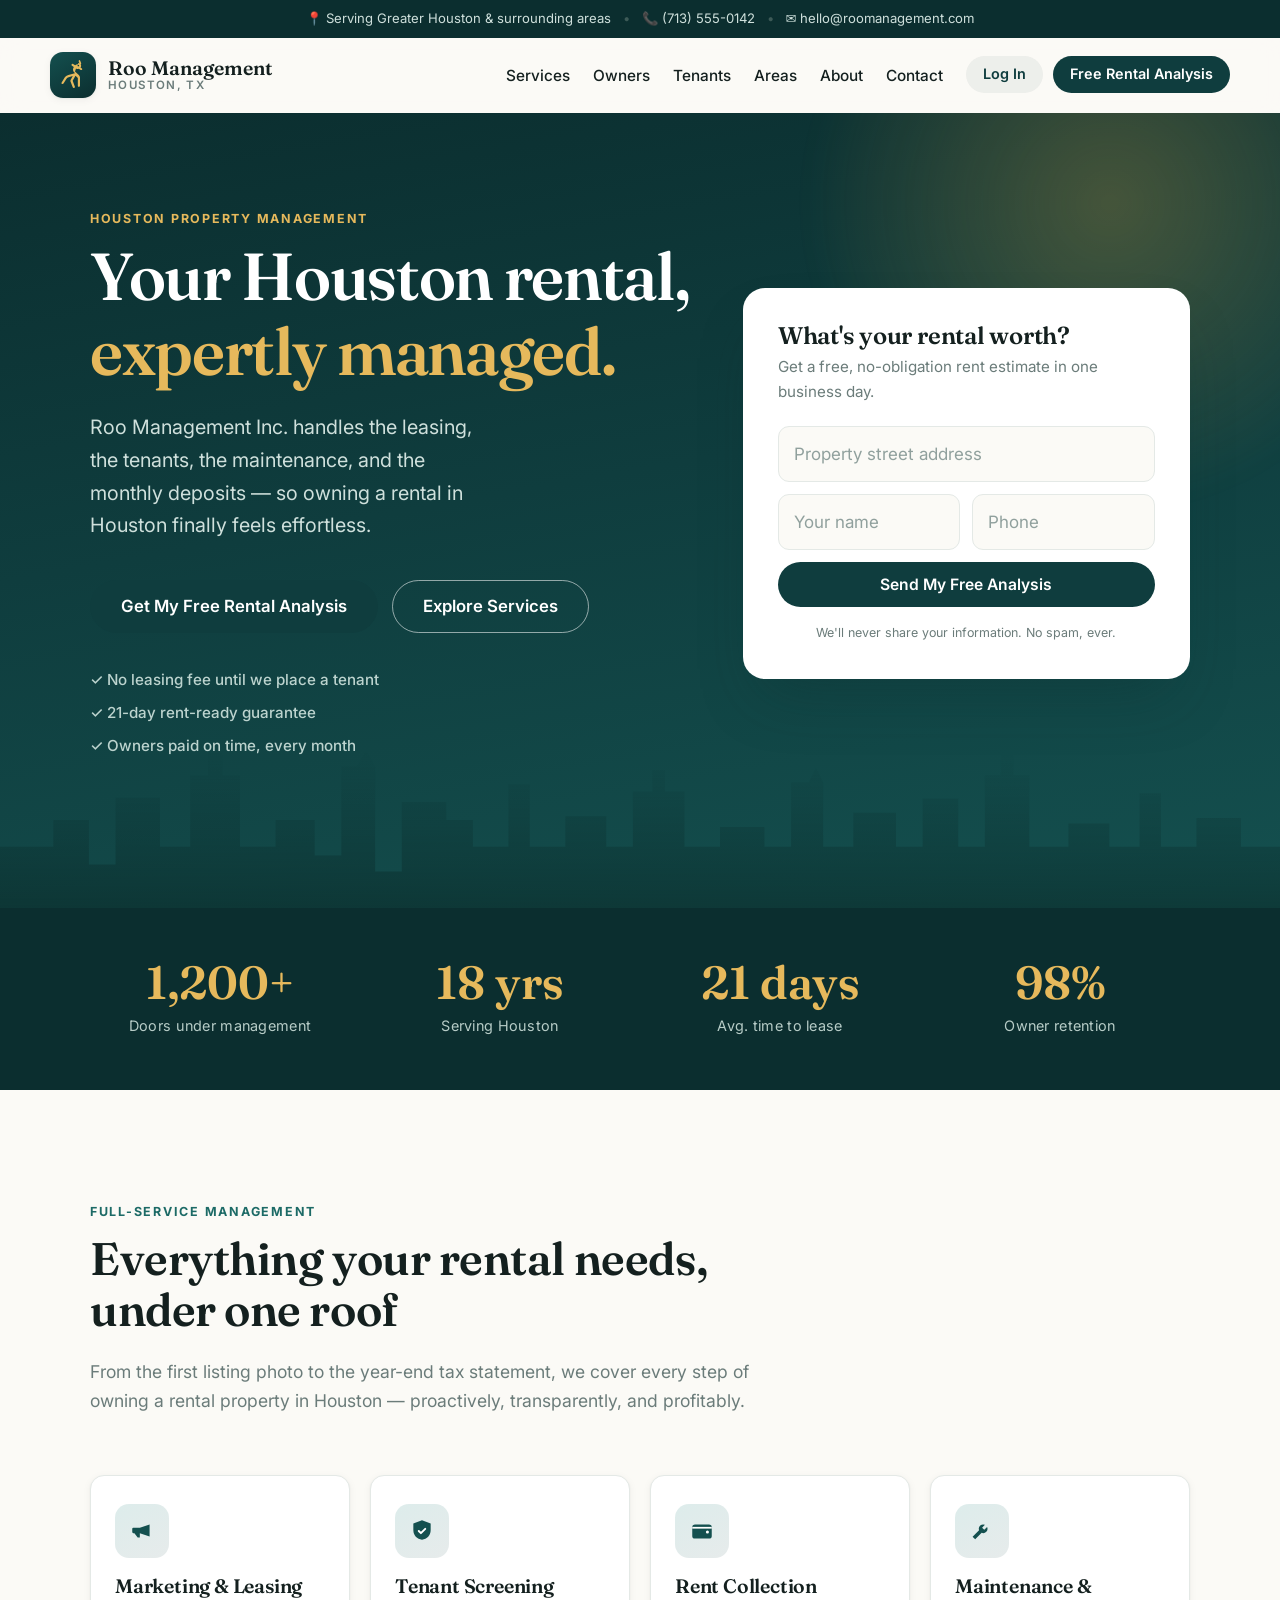
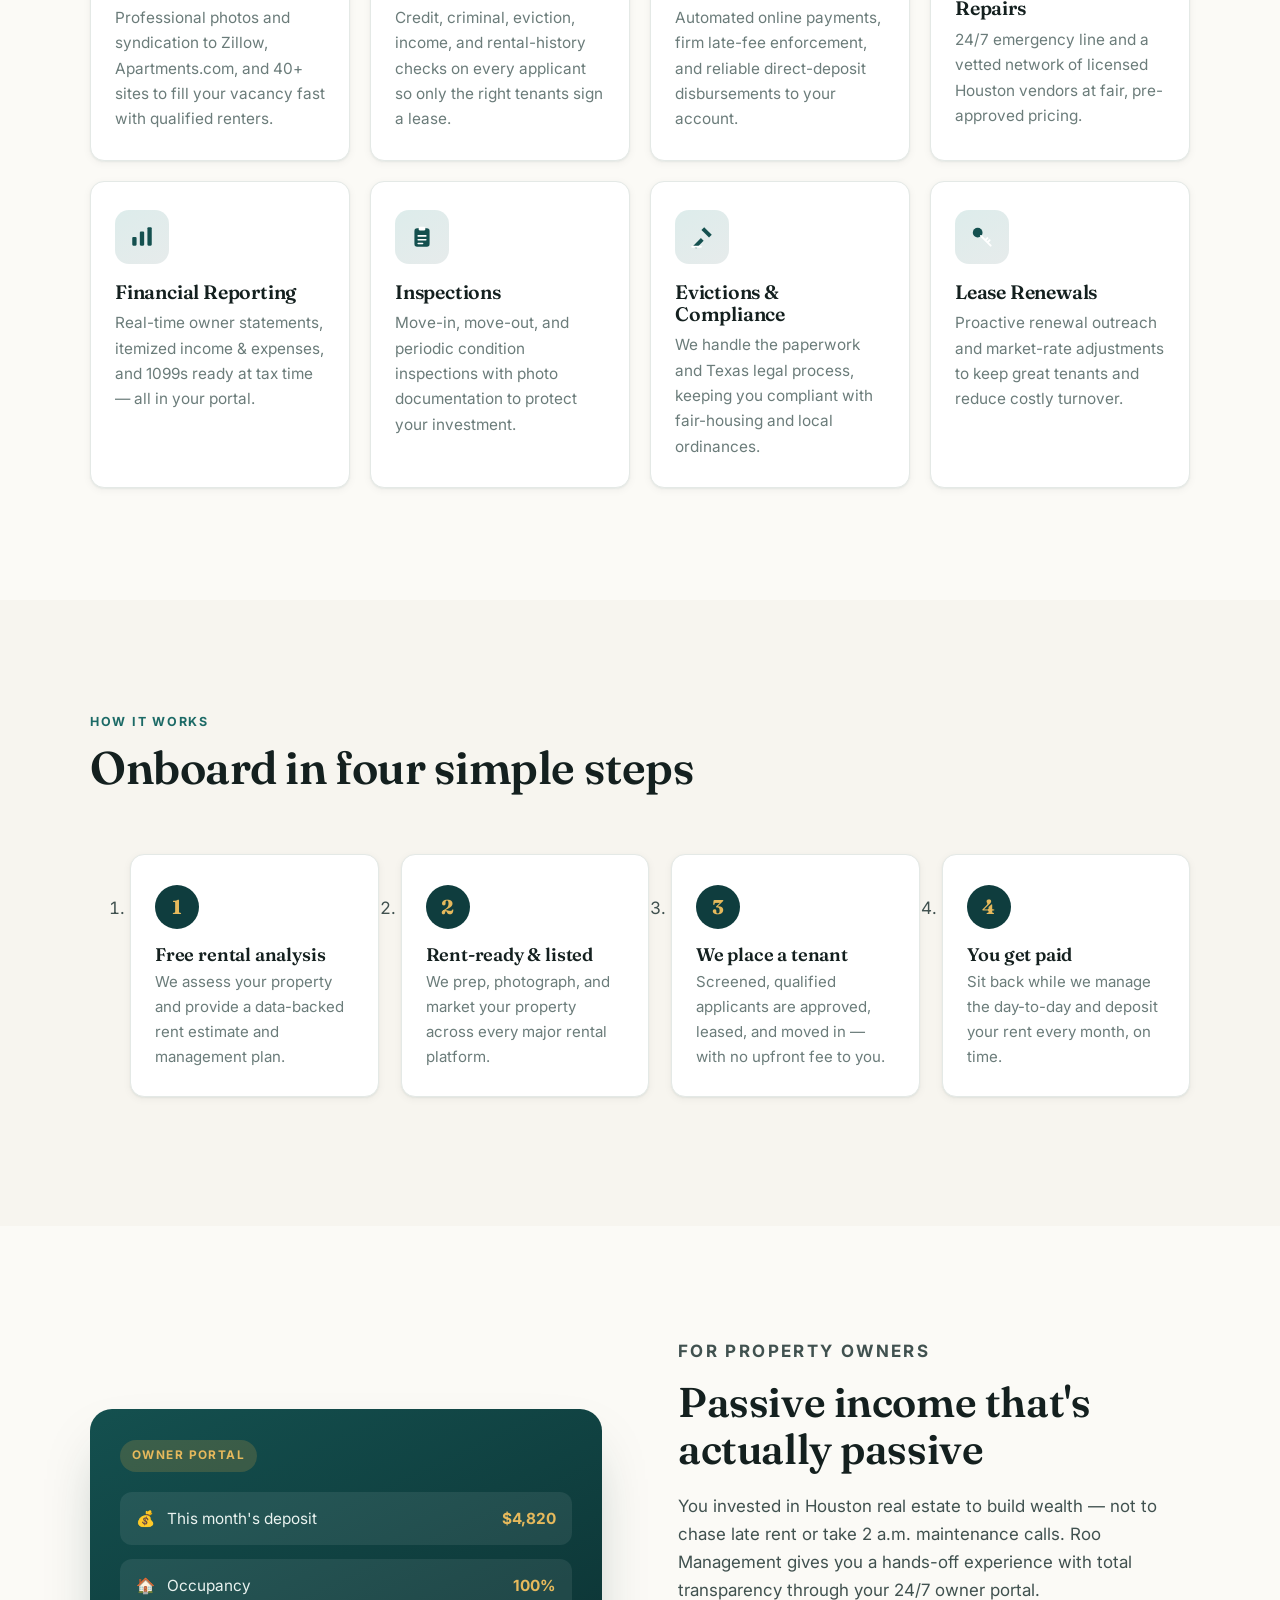
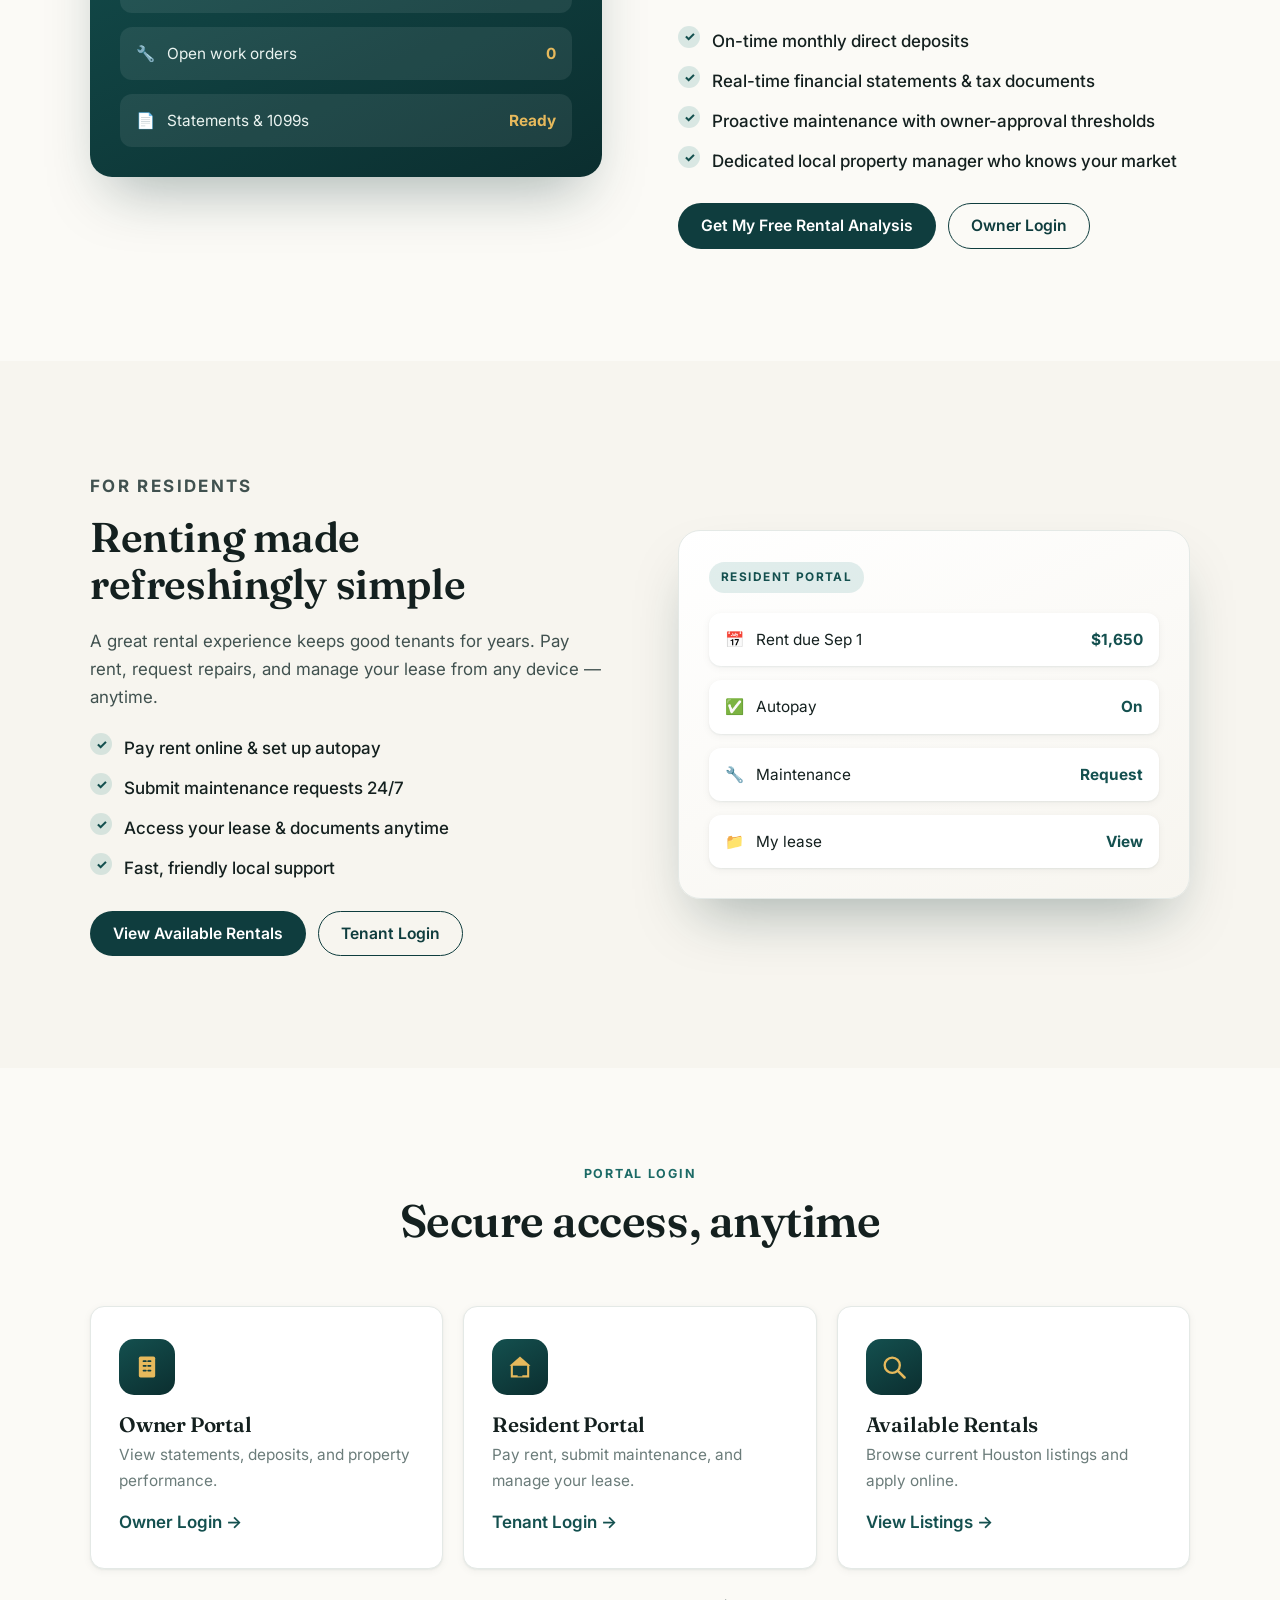
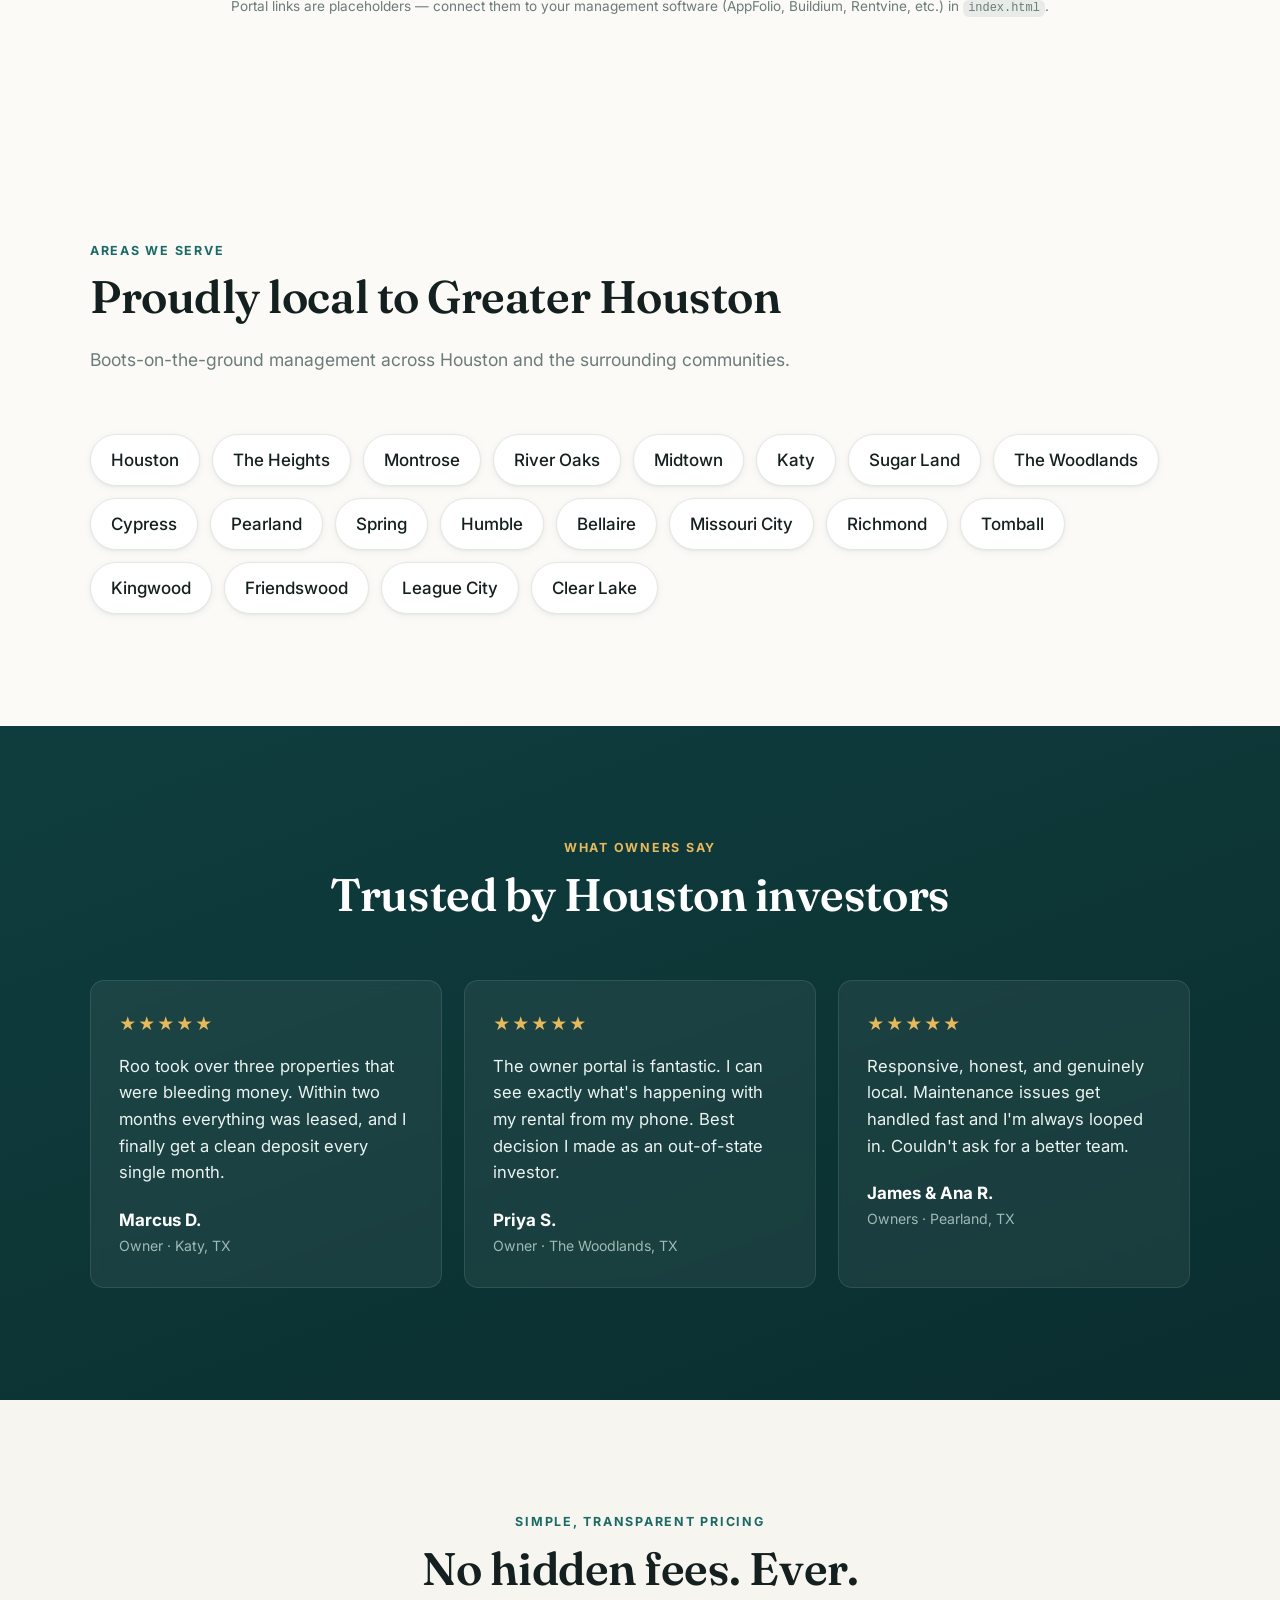
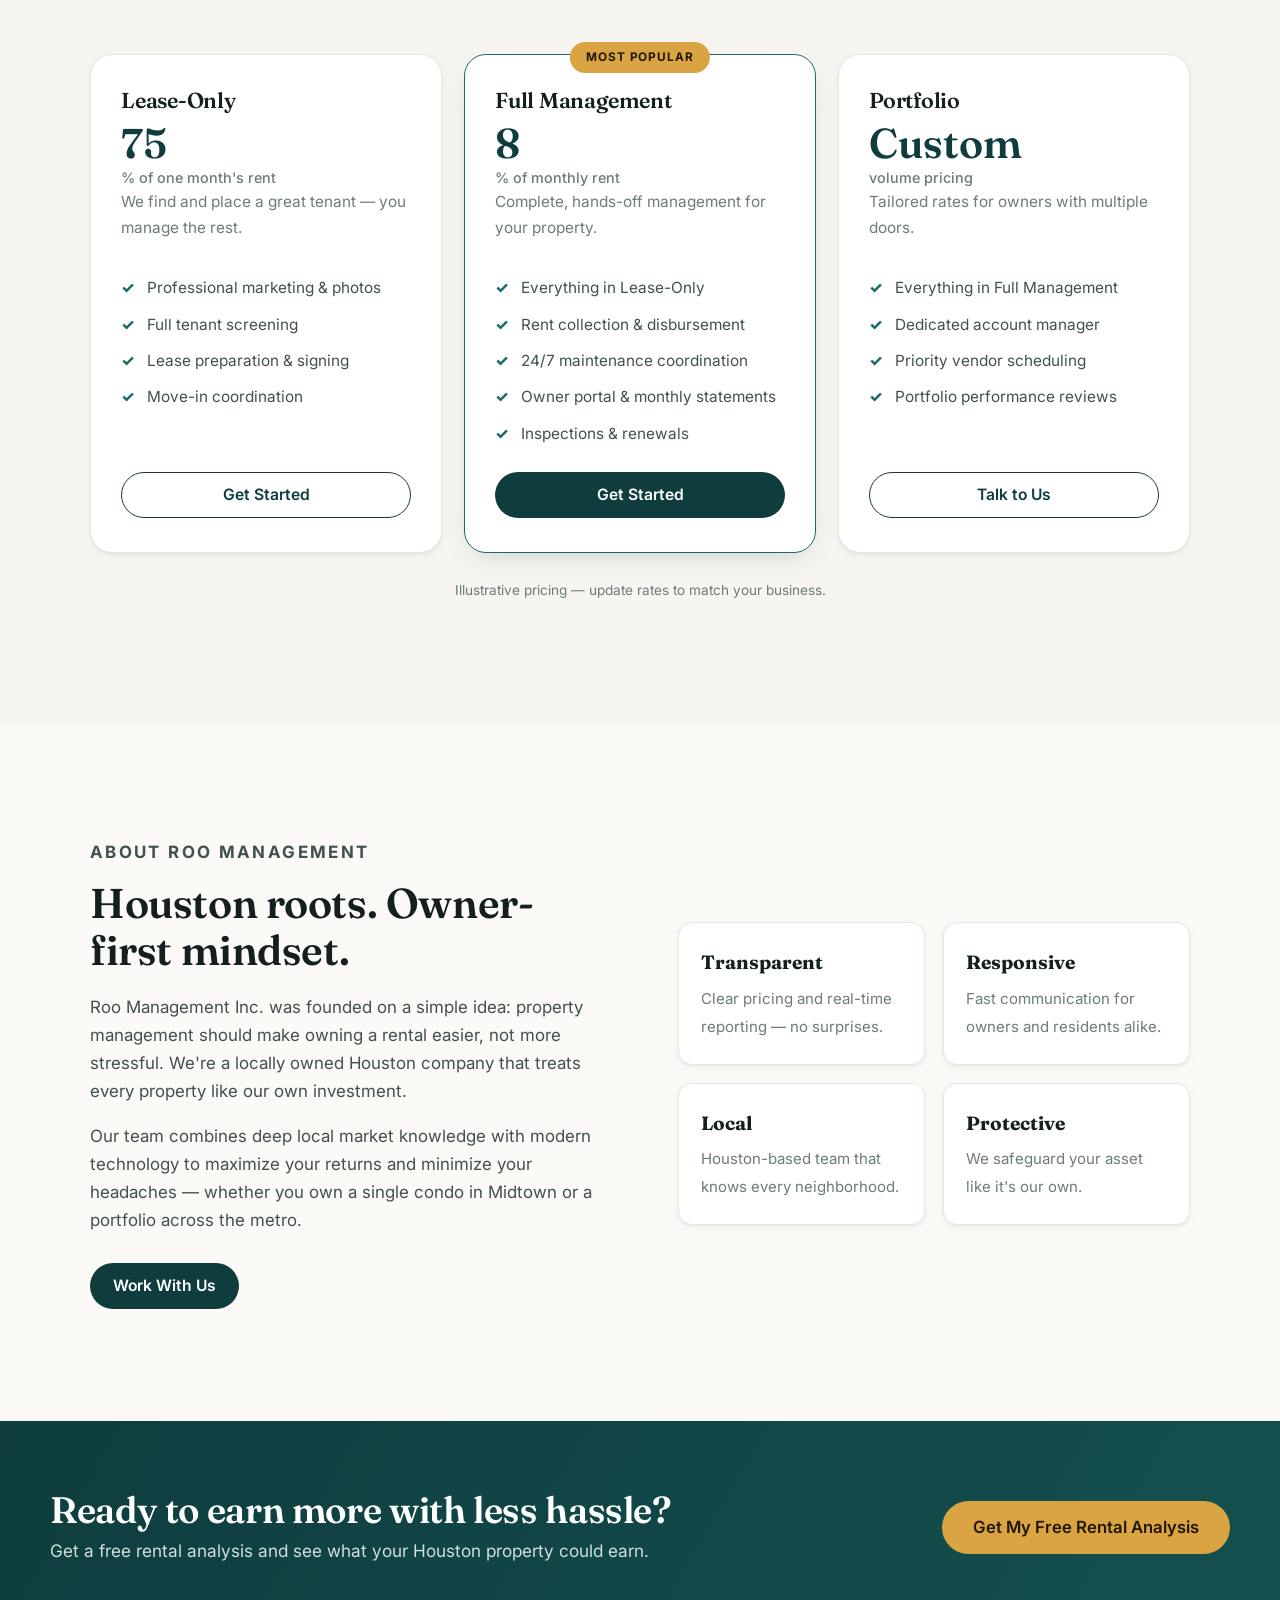
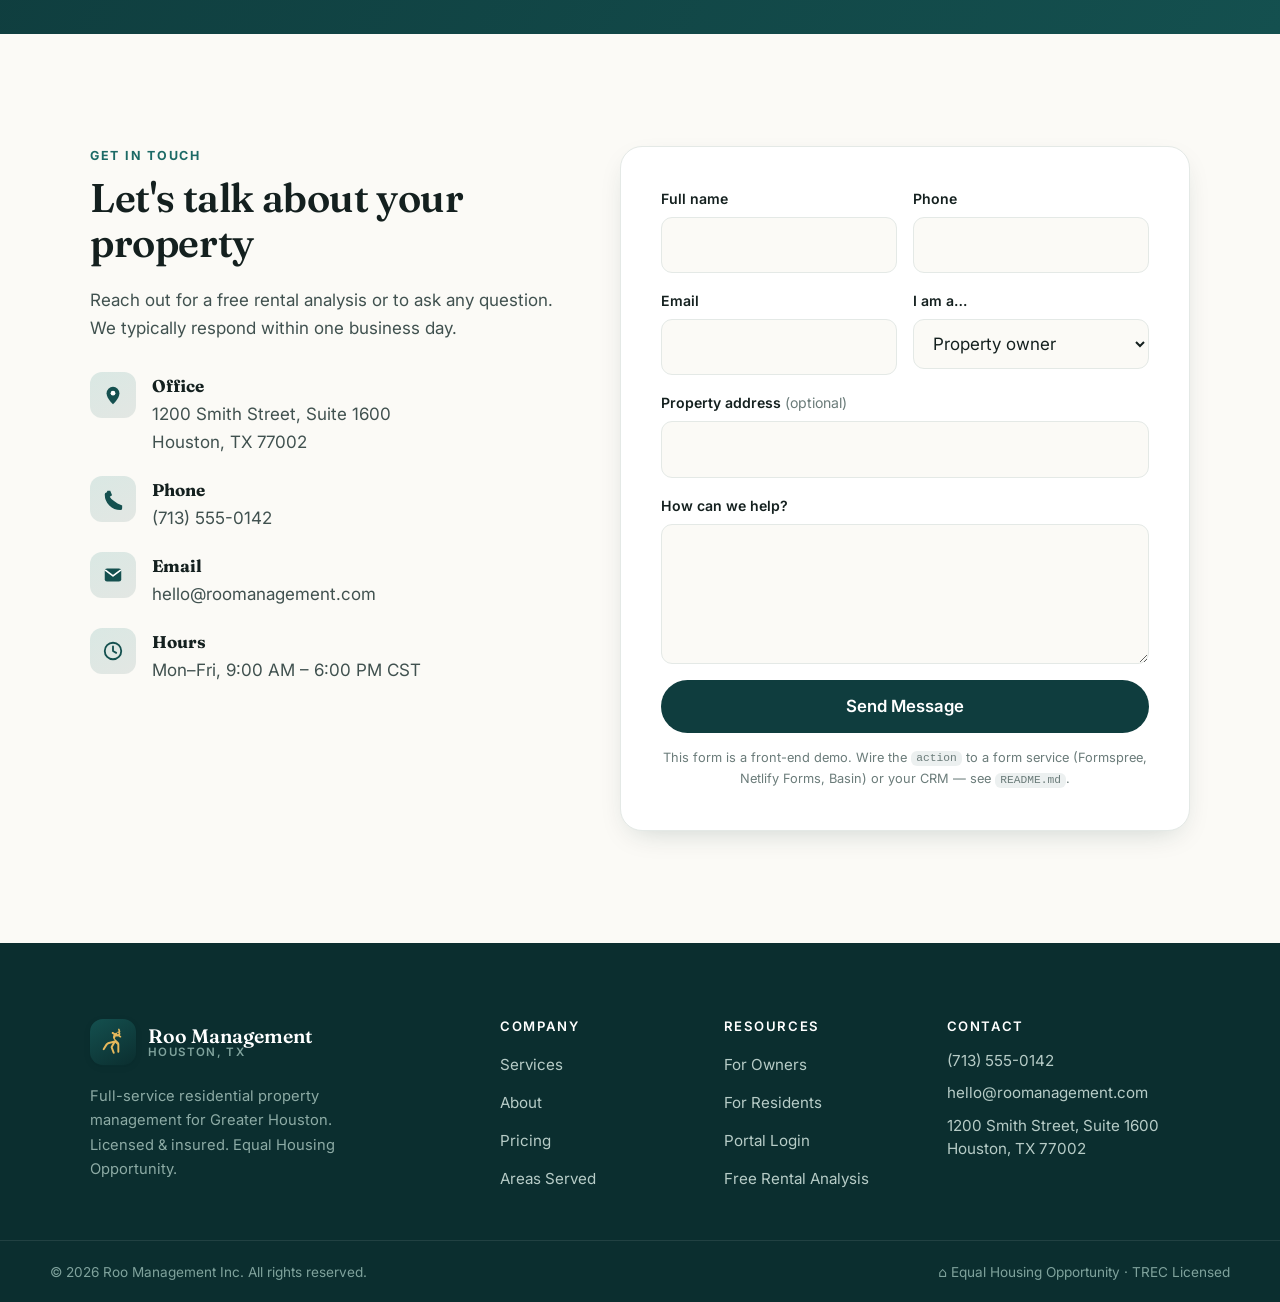
==== roo-management-website/index.html @ 3cfa09f0 "Add Roo Management Inc. Houston property management website Full static marketing site (HTML/CSS/van" ====
<!DOCTYPE html>
<html lang="en">
<head>
  <meta charset="UTF-8" />
  <meta name="viewport" content="width=device-width, initial-scale=1.0" />
  <title>Roo Management Inc. | Houston Property Management</title>
  <meta name="description" content="Roo Management Inc. is a Houston, Texas property management company. Full-service leasing, tenant screening, rent collection, maintenance, and 24/7 owner & tenant portals. Get a free rental analysis." />
  <meta name="theme-color" content="#0f3d3e" />
  <link rel="canonical" href="https://www.roomanagement.com/" />

  <!-- Open Graph / social -->
  <meta property="og:type" content="website" />
  <meta property="og:title" content="Roo Management Inc. | Houston Property Management" />
  <meta property="og:description" content="Full-service Houston property management. Leasing, screening, maintenance, and owner & tenant portals. Free rental analysis." />
  <meta property="og:image" content="assets/og-image.svg" />
  <meta property="og:url" content="https://www.roomanagement.com/" />

  <link rel="icon" type="image/svg+xml" href="assets/favicon.svg" />
  <link rel="preconnect" href="https://fonts.googleapis.com" />
  <link rel="preconnect" href="https://fonts.gstatic.com" crossorigin />
  <link href="https://fonts.googleapis.com/css2?family=Fraunces:opsz,wght@9..144,400;9..144,500;9..144,600;9..144,700&family=Inter:wght@400;500;600;700&display=swap" rel="stylesheet" />
  <link rel="stylesheet" href="css/styles.css" />

  <!-- Structured data: helps local SEO ranking -->
  <script type="application/ld+json">
  {
    "@context": "https://schema.org",
    "@type": "RealEstateAgent",
    "name": "Roo Management Inc.",
    "image": "https://www.roomanagement.com/assets/og-image.svg",
    "description": "Full-service residential property management in Houston, Texas.",
    "areaServed": "Houston, Texas and surrounding areas",
    "address": {
      "@type": "PostalAddress",
      "streetAddress": "1200 Smith Street, Suite 1600",
      "addressLocality": "Houston",
      "addressRegion": "TX",
      "postalCode": "77002",
      "addressCountry": "US"
    },
    "telephone": "+1-713-555-0142",
    "priceRange": "$$",
    "openingHours": "Mo-Fr 09:00-18:00"
  }
  </script>
</head>
<body>
  <!-- ============ SKIP LINK ============ -->
  <a class="skip-link" href="#main">Skip to content</a>

  <!-- ============ ANNOUNCEMENT BAR ============ -->
  <div class="topbar">
    <div class="wrap topbar__inner">
      <span class="topbar__item">📍 Serving Greater Houston &amp; surrounding areas</span>
      <span class="topbar__sep" aria-hidden="true">•</span>
      <a class="topbar__item" href="tel:+17135550142">📞 (713) 555-0142</a>
      <span class="topbar__sep" aria-hidden="true">•</span>
      <a class="topbar__item" href="mailto:hello@roomanagement.com">✉ hello@roomanagement.com</a>
    </div>
  </div>

  <!-- ============ HEADER / NAV ============ -->
  <header class="header" id="site-header">
    <div class="wrap header__inner">
      <a class="brand" href="#top" aria-label="Roo Management Inc. home">
        <span class="brand__mark" aria-hidden="true">
          <svg viewBox="0 0 48 48" width="40" height="40" role="img">
            <use href="assets/logo.svg#roo"></use>
          </svg>
        </span>
        <span class="brand__text">
          <span class="brand__name">Roo Management</span>
          <span class="brand__sub">Houston, TX</span>
        </span>
      </a>

      <nav class="nav" aria-label="Primary">
        <button class="nav__toggle" aria-expanded="false" aria-controls="nav-menu" aria-label="Open menu">
          <span></span><span></span><span></span>
        </button>
        <ul class="nav__menu" id="nav-menu">
          <li><a href="#services">Services</a></li>
          <li><a href="#owners">Owners</a></li>
          <li><a href="#tenants">Tenants</a></li>
          <li><a href="#areas">Areas</a></li>
          <li><a href="#about">About</a></li>
          <li><a href="#contact">Contact</a></li>
          <li class="nav__cta-group">
            <a class="btn btn--ghost btn--sm" href="#portals">Log In</a>
            <a class="btn btn--primary btn--sm" href="#contact">Free Rental Analysis</a>
          </li>
        </ul>
      </nav>
    </div>
  </header>

  <main id="main">
    <span id="top"></span>

    <!-- ============ HERO ============ -->
    <section class="hero" aria-labelledby="hero-title">
      <div class="hero__bg" aria-hidden="true">
        <div class="hero__glow"></div>
        <img class="hero__skyline" src="assets/skyline.svg" alt="" />
      </div>
      <div class="wrap hero__inner">
        <div class="hero__content">
          <p class="eyebrow eyebrow--light">Houston Property Management</p>
          <h1 id="hero-title">Your Houston rental,<br /><span class="accent">expertly managed.</span></h1>
          <p class="hero__lead">
            Roo Management Inc. handles the leasing, the tenants, the maintenance, and the
            monthly deposits — so owning a rental in Houston finally feels effortless.
          </p>
          <div class="hero__actions">
            <a class="btn btn--primary btn--lg" href="#contact">Get My Free Rental Analysis</a>
            <a class="btn btn--outline btn--lg" href="#services">Explore Services</a>
          </div>
          <ul class="hero__badges">
            <li>✓ No leasing fee until we place a tenant</li>
            <li>✓ 21-day rent-ready guarantee</li>
            <li>✓ Owners paid on time, every month</li>
          </ul>
        </div>

        <div class="hero__card" aria-label="Free rental analysis form">
          <h2 class="hero__card-title">What's your rental worth?</h2>
          <p class="hero__card-sub">Get a free, no-obligation rent estimate in one business day.</p>
          <form class="mini-form" action="#" method="post" data-form="rental-analysis" novalidate>
            <label class="sr-only" for="mf-address">Property address</label>
            <input id="mf-address" name="address" type="text" placeholder="Property street address" autocomplete="street-address" required />
            <div class="mini-form__row">
              <div>
                <label class="sr-only" for="mf-name">Name</label>
                <input id="mf-name" name="name" type="text" placeholder="Your name" autocomplete="name" required />
              </div>
              <div>
                <label class="sr-only" for="mf-phone">Phone</label>
                <input id="mf-phone" name="phone" type="tel" placeholder="Phone" autocomplete="tel" required />
              </div>
            </div>
            <button class="btn btn--primary btn--block" type="submit">Send My Free Analysis</button>
            <p class="mini-form__fineprint">We'll never share your information. No spam, ever.</p>
          </form>
        </div>
      </div>
    </section>

    <!-- ============ TRUST / STATS ============ -->
    <section class="stats" aria-label="Company at a glance">
      <div class="wrap stats__grid">
        <div class="stat">
          <span class="stat__num" data-count="1200" data-suffix="+">0</span>
          <span class="stat__label">Doors under management</span>
        </div>
        <div class="stat">
          <span class="stat__num" data-count="18" data-suffix=" yrs">0</span>
          <span class="stat__label">Serving Houston</span>
        </div>
        <div class="stat">
          <span class="stat__num" data-count="21" data-suffix=" days">0</span>
          <span class="stat__label">Avg. time to lease</span>
        </div>
        <div class="stat">
          <span class="stat__num" data-count="98" data-suffix="%">0</span>
          <span class="stat__label">Owner retention</span>
        </div>
      </div>
    </section>

    <!-- ============ SERVICES ============ -->
    <section class="section" id="services" aria-labelledby="services-title">
      <div class="wrap">
        <div class="section__head">
          <p class="eyebrow">Full-Service Management</p>
          <h2 id="services-title">Everything your rental needs, under one roof</h2>
          <p class="section__intro">
            From the first listing photo to the year-end tax statement, we cover every step of
            owning a rental property in Houston — proactively, transparently, and profitably.
          </p>
        </div>

        <div class="cards">
          <article class="card">
            <span class="card__icon" data-icon="megaphone"></span>
            <h3>Marketing &amp; Leasing</h3>
            <p>Professional photos and syndication to Zillow, Apartments.com, and 40+ sites to fill your vacancy fast with qualified renters.</p>
          </article>
          <article class="card">
            <span class="card__icon" data-icon="shield"></span>
            <h3>Tenant Screening</h3>
            <p>Credit, criminal, eviction, income, and rental-history checks on every applicant so only the right tenants sign a lease.</p>
          </article>
          <article class="card">
            <span class="card__icon" data-icon="wallet"></span>
            <h3>Rent Collection</h3>
            <p>Automated online payments, firm late-fee enforcement, and reliable direct-deposit disbursements to your account.</p>
          </article>
          <article class="card">
            <span class="card__icon" data-icon="wrench"></span>
            <h3>Maintenance &amp; Repairs</h3>
            <p>24/7 emergency line and a vetted network of licensed Houston vendors at fair, pre-approved pricing.</p>
          </article>
          <article class="card">
            <span class="card__icon" data-icon="chart"></span>
            <h3>Financial Reporting</h3>
            <p>Real-time owner statements, itemized income &amp; expenses, and 1099s ready at tax time — all in your portal.</p>
          </article>
          <article class="card">
            <span class="card__icon" data-icon="clipboard"></span>
            <h3>Inspections</h3>
            <p>Move-in, move-out, and periodic condition inspections with photo documentation to protect your investment.</p>
          </article>
          <article class="card">
            <span class="card__icon" data-icon="gavel"></span>
            <h3>Evictions &amp; Compliance</h3>
            <p>We handle the paperwork and Texas legal process, keeping you compliant with fair-housing and local ordinances.</p>
          </article>
          <article class="card">
            <span class="card__icon" data-icon="key"></span>
            <h3>Lease Renewals</h3>
            <p>Proactive renewal outreach and market-rate adjustments to keep great tenants and reduce costly turnover.</p>
          </article>
        </div>
      </div>
    </section>

    <!-- ============ HOW IT WORKS ============ -->
    <section class="section section--tint" id="how" aria-labelledby="how-title">
      <div class="wrap">
        <div class="section__head">
          <p class="eyebrow">How It Works</p>
          <h2 id="how-title">Onboard in four simple steps</h2>
        </div>
        <ol class="steps">
          <li class="step">
            <span class="step__num">1</span>
            <h3>Free rental analysis</h3>
            <p>We assess your property and provide a data-backed rent estimate and management plan.</p>
          </li>
          <li class="step">
            <span class="step__num">2</span>
            <h3>Rent-ready &amp; listed</h3>
            <p>We prep, photograph, and market your property across every major rental platform.</p>
          </li>
          <li class="step">
            <span class="step__num">3</span>
            <h3>We place a tenant</h3>
            <p>Screened, qualified applicants are approved, leased, and moved in — with no upfront fee to you.</p>
          </li>
          <li class="step">
            <span class="step__num">4</span>
            <h3>You get paid</h3>
            <p>Sit back while we manage the day-to-day and deposit your rent every month, on time.</p>
          </li>
        </ol>
      </div>
    </section>

    <!-- ============ OWNERS ============ -->
    <section class="split" id="owners" aria-labelledby="owners-title">
      <div class="wrap split__inner">
        <div class="split__media" aria-hidden="true">
          <div class="media-card media-card--owners">
            <div class="media-card__badge">Owner Portal</div>
            <ul class="media-card__list">
              <li>💰 <span>This month's deposit</span><strong>$4,820</strong></li>
              <li>🏠 <span>Occupancy</span><strong>100%</strong></li>
              <li>🔧 <span>Open work orders</span><strong>0</strong></li>
              <li>📄 <span>Statements &amp; 1099s</span><strong>Ready</strong></li>
            </ul>
          </div>
        </div>
        <div class="split__content">
          <p class="eyebrow">For Property Owners</p>
          <h2 id="owners-title">Passive income that's actually passive</h2>
          <p>
            You invested in Houston real estate to build wealth — not to chase late rent or take
            2&nbsp;a.m. maintenance calls. Roo Management gives you a hands-off experience with total
            transparency through your 24/7 owner portal.
          </p>
          <ul class="checklist">
            <li>On-time monthly direct deposits</li>
            <li>Real-time financial statements &amp; tax documents</li>
            <li>Proactive maintenance with owner-approval thresholds</li>
            <li>Dedicated local property manager who knows your market</li>
          </ul>
          <div class="split__actions">
            <a class="btn btn--primary" href="#contact">Get My Free Rental Analysis</a>
            <a class="btn btn--outline" href="#portals">Owner Login</a>
          </div>
        </div>
      </div>
    </section>

    <!-- ============ TENANTS ============ -->
    <section class="split split--reverse section--tint" id="tenants" aria-labelledby="tenants-title">
      <div class="wrap split__inner">
        <div class="split__content">
          <p class="eyebrow">For Residents</p>
          <h2 id="tenants-title">Renting made refreshingly simple</h2>
          <p>
            A great rental experience keeps good tenants for years. Pay rent, request repairs, and
            manage your lease from any device — anytime.
          </p>
          <ul class="checklist">
            <li>Pay rent online &amp; set up autopay</li>
            <li>Submit maintenance requests 24/7</li>
            <li>Access your lease &amp; documents anytime</li>
            <li>Fast, friendly local support</li>
          </ul>
          <div class="split__actions">
            <a class="btn btn--primary" href="#listings">View Available Rentals</a>
            <a class="btn btn--outline" href="#portals">Tenant Login</a>
          </div>
        </div>
        <div class="split__media" aria-hidden="true">
          <div class="media-card media-card--tenant">
            <div class="media-card__badge">Resident Portal</div>
            <ul class="media-card__list">
              <li>📅 <span>Rent due Sep 1</span><strong>$1,650</strong></li>
              <li>✅ <span>Autopay</span><strong>On</strong></li>
              <li>🔧 <span>Maintenance</span><strong>Request</strong></li>
              <li>📁 <span>My lease</span><strong>View</strong></li>
            </ul>
          </div>
        </div>
      </div>
    </section>

    <!-- ============ PORTALS ============ -->
    <section class="portals" id="portals" aria-labelledby="portals-title">
      <div class="wrap">
        <div class="section__head section__head--center">
          <p class="eyebrow">Portal Login</p>
          <h2 id="portals-title">Secure access, anytime</h2>
        </div>
        <div class="portals__grid">
          <a class="portal-card" href="#contact">
            <span class="portal-card__icon" data-icon="building"></span>
            <h3>Owner Portal</h3>
            <p>View statements, deposits, and property performance.</p>
            <span class="portal-card__link">Owner Login →</span>
          </a>
          <a class="portal-card" href="#contact">
            <span class="portal-card__icon" data-icon="home"></span>
            <h3>Resident Portal</h3>
            <p>Pay rent, submit maintenance, and manage your lease.</p>
            <span class="portal-card__link">Tenant Login →</span>
          </a>
          <a class="portal-card" href="#listings">
            <span class="portal-card__icon" data-icon="search"></span>
            <h3>Available Rentals</h3>
            <p>Browse current Houston listings and apply online.</p>
            <span class="portal-card__link">View Listings →</span>
          </a>
        </div>
        <p class="portals__note">
          Portal links are placeholders — connect them to your management software (AppFolio,
          Buildium, Rentvine, etc.) in <code>index.html</code>.
        </p>
      </div>
    </section>

    <!-- ============ AREAS SERVED ============ -->
    <section class="section" id="areas" aria-labelledby="areas-title">
      <div class="wrap">
        <div class="section__head">
          <p class="eyebrow">Areas We Serve</p>
          <h2 id="areas-title">Proudly local to Greater Houston</h2>
          <p class="section__intro">Boots-on-the-ground management across Houston and the surrounding communities.</p>
        </div>
        <ul class="chips">
          <li>Houston</li>
          <li>The Heights</li>
          <li>Montrose</li>
          <li>River Oaks</li>
          <li>Midtown</li>
          <li>Katy</li>
          <li>Sugar Land</li>
          <li>The Woodlands</li>
          <li>Cypress</li>
          <li>Pearland</li>
          <li>Spring</li>
          <li>Humble</li>
          <li>Bellaire</li>
          <li>Missouri City</li>
          <li>Richmond</li>
          <li>Tomball</li>
          <li>Kingwood</li>
          <li>Friendswood</li>
          <li>League City</li>
          <li>Clear Lake</li>
        </ul>
      </div>
    </section>

    <!-- ============ TESTIMONIALS ============ -->
    <section class="section section--dark" id="testimonials" aria-labelledby="testimonials-title">
      <div class="wrap">
        <div class="section__head section__head--center">
          <p class="eyebrow eyebrow--light">What Owners Say</p>
          <h2 id="testimonials-title">Trusted by Houston investors</h2>
        </div>
        <div class="quotes">
          <figure class="quote">
            <div class="quote__stars" aria-label="5 out of 5 stars">★★★★★</div>
            <blockquote>Roo took over three properties that were bleeding money. Within two months everything was leased, and I finally get a clean deposit every single month.</blockquote>
            <figcaption><strong>Marcus D.</strong><span>Owner · Katy, TX</span></figcaption>
          </figure>
          <figure class="quote">
            <div class="quote__stars" aria-label="5 out of 5 stars">★★★★★</div>
            <blockquote>The owner portal is fantastic. I can see exactly what's happening with my rental from my phone. Best decision I made as an out-of-state investor.</blockquote>
            <figcaption><strong>Priya S.</strong><span>Owner · The Woodlands, TX</span></figcaption>
          </figure>
          <figure class="quote">
            <div class="quote__stars" aria-label="5 out of 5 stars">★★★★★</div>
            <blockquote>Responsive, honest, and genuinely local. Maintenance issues get handled fast and I'm always looped in. Couldn't ask for a better team.</blockquote>
            <figcaption><strong>James &amp; Ana R.</strong><span>Owners · Pearland, TX</span></figcaption>
          </figure>
        </div>
      </div>
    </section>

    <!-- ============ PRICING ============ -->
    <section class="section section--tint" id="pricing" aria-labelledby="pricing-title">
      <div class="wrap">
        <div class="section__head section__head--center">
          <p class="eyebrow">Simple, Transparent Pricing</p>
          <h2 id="pricing-title">No hidden fees. Ever.</h2>
        </div>
        <div class="pricing">
          <article class="plan">
            <h3 class="plan__name">Lease-Only</h3>
            <p class="plan__price">75<span>% of one month's rent</span></p>
            <p class="plan__desc">We find and place a great tenant — you manage the rest.</p>
            <ul class="plan__list">
              <li>Professional marketing &amp; photos</li>
              <li>Full tenant screening</li>
              <li>Lease preparation &amp; signing</li>
              <li>Move-in coordination</li>
            </ul>
            <a class="btn btn--outline btn--block" href="#contact">Get Started</a>
          </article>
          <article class="plan plan--featured">
            <div class="plan__flag">Most Popular</div>
            <h3 class="plan__name">Full Management</h3>
            <p class="plan__price">8<span>% of monthly rent</span></p>
            <p class="plan__desc">Complete, hands-off management for your property.</p>
            <ul class="plan__list">
              <li>Everything in Lease-Only</li>
              <li>Rent collection &amp; disbursement</li>
              <li>24/7 maintenance coordination</li>
              <li>Owner portal &amp; monthly statements</li>
              <li>Inspections &amp; renewals</li>
            </ul>
            <a class="btn btn--primary btn--block" href="#contact">Get Started</a>
          </article>
          <article class="plan">
            <h3 class="plan__name">Portfolio</h3>
            <p class="plan__price">Custom<span>volume pricing</span></p>
            <p class="plan__desc">Tailored rates for owners with multiple doors.</p>
            <ul class="plan__list">
              <li>Everything in Full Management</li>
              <li>Dedicated account manager</li>
              <li>Priority vendor scheduling</li>
              <li>Portfolio performance reviews</li>
            </ul>
            <a class="btn btn--outline btn--block" href="#contact">Talk to Us</a>
          </article>
        </div>
        <p class="pricing__note">Illustrative pricing — update rates to match your business.</p>
      </div>
    </section>

    <!-- ============ ABOUT ============ -->
    <section class="section" id="about" aria-labelledby="about-title">
      <div class="wrap split__inner">
        <div class="split__content">
          <p class="eyebrow">About Roo Management</p>
          <h2 id="about-title">Houston roots. Owner-first mindset.</h2>
          <p>
            Roo Management Inc. was founded on a simple idea: property management should make
            owning a rental easier, not more stressful. We're a locally owned Houston company that
            treats every property like our own investment.
          </p>
          <p>
            Our team combines deep local market knowledge with modern technology to maximize your
            returns and minimize your headaches — whether you own a single condo in Midtown or a
            portfolio across the metro.
          </p>
          <div class="split__actions">
            <a class="btn btn--primary" href="#contact">Work With Us</a>
          </div>
        </div>
        <div class="split__media">
          <ul class="values">
            <li><strong>Transparent</strong><span>Clear pricing and real-time reporting — no surprises.</span></li>
            <li><strong>Responsive</strong><span>Fast communication for owners and residents alike.</span></li>
            <li><strong>Local</strong><span>Houston-based team that knows every neighborhood.</span></li>
            <li><strong>Protective</strong><span>We safeguard your asset like it's our own.</span></li>
          </ul>
        </div>
      </div>
    </section>

    <!-- ============ CTA BAND ============ -->
    <section class="cta-band" aria-labelledby="cta-title">
      <div class="wrap cta-band__inner">
        <div>
          <h2 id="cta-title">Ready to earn more with less hassle?</h2>
          <p>Get a free rental analysis and see what your Houston property could earn.</p>
        </div>
        <a class="btn btn--gold btn--lg" href="#contact">Get My Free Rental Analysis</a>
      </div>
    </section>

    <!-- ============ CONTACT ============ -->
    <section class="section" id="contact" aria-labelledby="contact-title">
      <div class="wrap contact">
        <div class="contact__info">
          <p class="eyebrow">Get In Touch</p>
          <h2 id="contact-title">Let's talk about your property</h2>
          <p>Reach out for a free rental analysis or to ask any question. We typically respond within one business day.</p>
          <ul class="contact__list">
            <li><span class="contact__ic" data-icon="pin"></span><div><strong>Office</strong>1200 Smith Street, Suite 1600<br />Houston, TX 77002</div></li>
            <li><span class="contact__ic" data-icon="phone"></span><div><strong>Phone</strong><a href="tel:+17135550142">(713) 555-0142</a></div></li>
            <li><span class="contact__ic" data-icon="mail"></span><div><strong>Email</strong><a href="mailto:hello@roomanagement.com">hello@roomanagement.com</a></div></li>
            <li><span class="contact__ic" data-icon="clock"></span><div><strong>Hours</strong>Mon–Fri, 9:00 AM – 6:00 PM CST</div></li>
          </ul>
        </div>

        <div class="contact__form-wrap">
          <form class="form" action="#" method="post" data-form="contact" novalidate>
            <div class="form__row">
              <div class="field">
                <label for="c-name">Full name</label>
                <input id="c-name" name="name" type="text" autocomplete="name" required />
              </div>
              <div class="field">
                <label for="c-phone">Phone</label>
                <input id="c-phone" name="phone" type="tel" autocomplete="tel" required />
              </div>
            </div>
            <div class="form__row">
              <div class="field">
                <label for="c-email">Email</label>
                <input id="c-email" name="email" type="email" autocomplete="email" required />
              </div>
              <div class="field">
                <label for="c-role">I am a…</label>
                <select id="c-role" name="role">
                  <option>Property owner</option>
                  <option>Current resident</option>
                  <option>Prospective renter</option>
                  <option>Other</option>
                </select>
              </div>
            </div>
            <div class="field">
              <label for="c-address">Property address <span class="muted">(optional)</span></label>
              <input id="c-address" name="address" type="text" autocomplete="street-address" />
            </div>
            <div class="field">
              <label for="c-message">How can we help?</label>
              <textarea id="c-message" name="message" rows="4" required></textarea>
            </div>
            <button class="btn btn--primary btn--block btn--lg" type="submit">Send Message</button>
            <p class="form__status" data-status hidden></p>
            <p class="form__fineprint">
              This form is a front-end demo. Wire the <code>action</code> to a form service
              (Formspree, Netlify Forms, Basin) or your CRM — see <code>README.md</code>.
            </p>
          </form>
        </div>
      </div>
    </section>
  </main>

  <!-- ============ FOOTER ============ -->
  <footer class="footer">
    <div class="wrap footer__inner">
      <div class="footer__brand">
        <a class="brand brand--footer" href="#top" aria-label="Roo Management Inc. home">
          <span class="brand__mark" aria-hidden="true">
            <svg viewBox="0 0 48 48" width="36" height="36" role="img"><use href="assets/logo.svg#roo"></use></svg>
          </span>
          <span class="brand__text">
            <span class="brand__name">Roo Management</span>
            <span class="brand__sub">Houston, TX</span>
          </span>
        </a>
        <p class="footer__blurb">Full-service residential property management for Greater Houston. Licensed &amp; insured. Equal Housing Opportunity.</p>
      </div>

      <nav class="footer__col" aria-label="Company">
        <h3>Company</h3>
        <ul>
          <li><a href="#services">Services</a></li>
          <li><a href="#about">About</a></li>
          <li><a href="#pricing">Pricing</a></li>
          <li><a href="#areas">Areas Served</a></li>
        </ul>
      </nav>

      <nav class="footer__col" aria-label="Resources">
        <h3>Resources</h3>
        <ul>
          <li><a href="#owners">For Owners</a></li>
          <li><a href="#tenants">For Residents</a></li>
          <li><a href="#portals">Portal Login</a></li>
          <li><a href="#contact">Free Rental Analysis</a></li>
        </ul>
      </nav>

      <div class="footer__col footer__contact">
        <h3>Contact</h3>
        <ul>
          <li><a href="tel:+17135550142">(713) 555-0142</a></li>
          <li><a href="mailto:hello@roomanagement.com">hello@roomanagement.com</a></li>
          <li>1200 Smith Street, Suite 1600<br />Houston, TX 77002</li>
        </ul>
      </div>
    </div>
    <div class="footer__bar">
      <div class="wrap footer__bar-inner">
        <p>© <span data-year>2026</span> Roo Management Inc. All rights reserved.</p>
        <p class="footer__legal"><span aria-hidden="true">⌂</span> Equal Housing Opportunity · TREC Licensed</p>
      </div>
    </div>
  </footer>

  <a class="fab" href="#contact" aria-label="Get a free rental analysis">Free Rental Analysis</a>

  <script src="js/main.js" defer></script>
</body>
</html>
---- roo-management-website/css/styles.css ----
/* ==========================================================================
   Roo Management Inc. — Houston Property Management
   Design tokens, layout, and components
   ========================================================================== */

:root {
  /* Brand palette — deep Gulf teal + warm Texas gold on warm ivory */
  --teal-900: #0b2e2f;
  --teal-800: #0f3d3e;
  --teal-700: #14504f;
  --teal-600: #1c6a66;
  --teal-500: #2b8a83;
  --gold-500: #d9a441;
  --gold-400: #e6b95c;
  --gold-600: #bd8a2e;

  --ink: #14201f;
  --body: #40514f;
  --muted: #6b7c7a;
  --line: #e4e9e6;
  --ivory: #f7f5ef;
  --cream: #fbfaf6;
  --white: #ffffff;

  --radius: 14px;
  --radius-lg: 22px;
  --radius-sm: 9px;
  --shadow-sm: 0 1px 2px rgba(11,46,47,.06), 0 2px 8px rgba(11,46,47,.05);
  --shadow: 0 10px 30px -12px rgba(11,46,47,.22);
  --shadow-lg: 0 30px 60px -20px rgba(11,46,47,.35);

  --maxw: 1180px;
  --gutter: clamp(18px, 5vw, 40px);

  --serif: "Fraunces", Georgia, "Times New Roman", serif;
  --sans: "Inter", system-ui, -apple-system, Segoe UI, Roboto, Helvetica, Arial, sans-serif;

  --ease: cubic-bezier(.22,.61,.36,1);
}

/* ---------- Reset-ish ---------- */
*, *::before, *::after { box-sizing: border-box; }
html { scroll-behavior: smooth; -webkit-text-size-adjust: 100%; }
@media (prefers-reduced-motion: reduce) {
  html { scroll-behavior: auto; }
  *, *::before, *::after { animation-duration: .001ms !important; transition-duration: .001ms !important; }
}
body {
  margin: 0;
  font-family: var(--sans);
  color: var(--body);
  background: var(--cream);
  line-height: 1.65;
  font-size: 17px;
  -webkit-font-smoothing: antialiased;
  text-rendering: optimizeLegibility;
  overflow-x: hidden;
}
img, svg { max-width: 100%; display: block; }
a { color: var(--teal-600); text-decoration: none; }
a:hover { color: var(--teal-800); }
h1, h2, h3 { color: var(--ink); font-family: var(--serif); font-weight: 600; line-height: 1.12; letter-spacing: -0.01em; margin: 0 0 .5em; }
p { margin: 0 0 1em; }
ul { margin: 0; padding: 0; list-style: none; }

.sr-only {
  position: absolute; width: 1px; height: 1px; padding: 0; margin: -1px;
  overflow: hidden; clip: rect(0,0,0,0); white-space: nowrap; border: 0;
}
.skip-link {
  position: absolute; left: 12px; top: -60px; z-index: 200;
  background: var(--teal-800); color: #fff; padding: 10px 16px; border-radius: 8px;
  transition: top .2s var(--ease);
}
.skip-link:focus { top: 12px; color: #fff; }

.wrap { width: 100%; max-width: var(--maxw); margin-inline: auto; padding-inline: var(--gutter); }

/* ---------- Buttons ---------- */
.btn {
  --btn-bg: var(--teal-800);
  --btn-fg: #fff;
  display: inline-flex; align-items: center; justify-content: center; gap: .5em;
  font-family: var(--sans); font-weight: 600; font-size: .98rem; line-height: 1;
  padding: 14px 22px; border-radius: 999px; border: 1.5px solid transparent;
  background: var(--btn-bg); color: var(--btn-fg); cursor: pointer;
  transition: transform .18s var(--ease), box-shadow .18s var(--ease), background .18s var(--ease), color .18s var(--ease);
  white-space: nowrap;
}
.btn:hover { transform: translateY(-2px); box-shadow: var(--shadow); }
.btn:active { transform: translateY(0); }
.btn:focus-visible { outline: 3px solid var(--gold-400); outline-offset: 2px; }
.btn--primary { --btn-bg: var(--teal-800); --btn-fg:#fff; }
.btn--primary:hover { background: var(--teal-700); color:#fff; }
.btn--gold { --btn-bg: var(--gold-500); --btn-fg: #201803; }
.btn--gold:hover { background: var(--gold-400); color:#201803; }
.btn--outline { background: transparent; color: var(--teal-800); border-color: var(--teal-800); }
.btn--outline:hover { background: var(--teal-800); color:#fff; }
.btn--ghost { background: rgba(15,61,62,.06); color: var(--teal-800); }
.btn--ghost:hover { background: rgba(15,61,62,.12); color: var(--teal-800); }
.btn--lg { padding: 17px 30px; font-size: 1.05rem; }
.btn--sm { padding: 10px 16px; font-size: .9rem; }
.btn--block { display: flex; width: 100%; }

.eyebrow {
  font-family: var(--sans); font-weight: 700; font-size: .78rem; letter-spacing: .14em;
  text-transform: uppercase; color: var(--teal-600); margin: 0 0 .8em;
}
.eyebrow--light { color: var(--gold-400); }
.accent { color: var(--teal-600); }
.muted { color: var(--muted); font-weight: 400; }

/* ---------- Topbar ---------- */
.topbar { background: var(--teal-900); color: #cfe0dc; font-size: .82rem; }
.topbar__inner { display: flex; align-items: center; justify-content: center; gap: 12px; padding: 8px 0; flex-wrap: wrap; }
.topbar__item { color: #cfe0dc; }
a.topbar__item:hover { color: #fff; }
.topbar__sep { color: #3d5a57; }

/* ---------- Header ---------- */
.header {
  position: sticky; top: 0; z-index: 100;
  background: rgba(251,250,246,.85);
  backdrop-filter: saturate(160%) blur(12px);
  -webkit-backdrop-filter: saturate(160%) blur(12px);
  border-bottom: 1px solid transparent;
  transition: box-shadow .25s var(--ease), border-color .25s var(--ease), background .25s var(--ease);
}
.header.is-stuck { box-shadow: var(--shadow-sm); border-bottom-color: var(--line); }
.header__inner { display: flex; align-items: center; justify-content: space-between; gap: 20px; padding: 14px 0; }

.brand { display: inline-flex; align-items: center; gap: 12px; color: var(--ink); }
.brand:hover { color: var(--ink); }
.brand__mark { display: grid; place-items: center; width: 46px; height: 46px; border-radius: 13px;
  background: linear-gradient(150deg, var(--teal-700), var(--teal-900)); box-shadow: var(--shadow-sm); flex: none; }
.brand__mark svg { color: var(--gold-400); }
.brand__text { display: flex; flex-direction: column; line-height: 1.05; }
.brand__name { font-family: var(--serif); font-weight: 600; font-size: 1.22rem; color: var(--ink); }
.brand__sub { font-size: .72rem; letter-spacing: .12em; text-transform: uppercase; color: var(--muted); font-weight: 600; }

/* ---------- Nav ---------- */
.nav__menu { display: flex; align-items: center; gap: clamp(16px, 1.8vw, 26px); }
.nav__menu > li > a:not(.btn) { color: var(--ink); font-weight: 500; font-size: .96rem; position: relative; padding: 4px 0; }
.nav__menu > li > a:not(.btn)::after {
  content: ""; position: absolute; left: 0; right: 100%; bottom: -2px; height: 2px;
  background: var(--gold-500); transition: right .25s var(--ease);
}
.nav__menu > li > a:not(.btn):hover { color: var(--teal-800); }
.nav__menu > li > a:not(.btn):hover::after { right: 0; }
.nav__cta-group { display: flex; align-items: center; gap: 10px; }
.nav__toggle {
  display: none; flex-direction: column; gap: 5px; width: 44px; height: 44px;
  border: 1px solid var(--line); border-radius: 11px; background: var(--white); cursor: pointer;
  align-items: center; justify-content: center;
}
.nav__toggle span { display: block; width: 20px; height: 2px; background: var(--ink); border-radius: 2px; transition: transform .25s var(--ease), opacity .25s var(--ease); }
.nav__toggle[aria-expanded="true"] span:nth-child(1) { transform: translateY(7px) rotate(45deg); }
.nav__toggle[aria-expanded="true"] span:nth-child(2) { opacity: 0; }
.nav__toggle[aria-expanded="true"] span:nth-child(3) { transform: translateY(-7px) rotate(-45deg); }

/* ---------- Hero ---------- */
.hero { position: relative; overflow: hidden; background: linear-gradient(170deg, var(--teal-900) 0%, var(--teal-800) 46%, var(--teal-700) 100%); color: #eaf3f0; isolation: isolate; }
.hero__bg { position: absolute; inset: 0; z-index: -1; }
.hero__glow {
  position: absolute; width: 700px; height: 700px; right: -180px; top: -260px; border-radius: 50%;
  background: radial-gradient(circle, rgba(217,164,65,.28), transparent 62%); filter: blur(10px);
}
.hero__skyline { position: absolute; left: 0; right: 0; bottom: -1px; width: 100%; opacity: .5; }
.hero__inner {
  display: grid; grid-template-columns: 1.15fr .85fr; gap: 48px; align-items: center;
  padding-top: clamp(56px, 8vw, 96px); padding-bottom: clamp(96px, 12vw, 150px);
}
.hero h1 { color: #fff; font-size: clamp(2.5rem, 5.6vw, 4.15rem); font-weight: 600; letter-spacing: -0.02em; margin-bottom: .35em; }
.hero .accent { color: var(--gold-400); }
.hero__lead { font-size: clamp(1.06rem, 1.7vw, 1.24rem); color: #cfe0dc; max-width: 34ch; margin-bottom: 1.9em; }
.hero__actions { display: flex; flex-wrap: wrap; gap: 14px; margin-bottom: 2em; }
.hero .btn--outline { color: #fff; border-color: rgba(255,255,255,.55); }
.hero .btn--outline:hover { background: #fff; color: var(--teal-800); border-color: #fff; }
.hero__badges { display: flex; flex-direction: column; gap: 8px; }
.hero__badges li { color: #bcd3ce; font-size: .95rem; font-weight: 500; }

.hero__card {
  background: var(--white); color: var(--body); border-radius: var(--radius-lg);
  padding: clamp(24px, 3vw, 34px); box-shadow: var(--shadow-lg); border: 1px solid rgba(255,255,255,.5);
}
.hero__card-title { font-size: 1.5rem; margin-bottom: .2em; }
.hero__card-sub { font-size: .95rem; color: var(--muted); margin-bottom: 1.4em; }
.mini-form { display: flex; flex-direction: column; gap: 12px; }
.mini-form__row { display: grid; grid-template-columns: 1fr 1fr; gap: 12px; }
.mini-form input, .form input, .form select, .form textarea {
  width: 100%; font: inherit; color: var(--ink); background: var(--cream);
  border: 1.5px solid var(--line); border-radius: 11px; padding: 13px 15px;
  transition: border-color .18s var(--ease), box-shadow .18s var(--ease), background .18s var(--ease);
}
.mini-form input::placeholder { color: #90a09d; }
.mini-form input:focus, .form :is(input,select,textarea):focus {
  outline: none; border-color: var(--teal-500); background: #fff;
  box-shadow: 0 0 0 4px rgba(43,138,131,.14);
}
.mini-form__fineprint { font-size: .78rem; color: var(--muted); text-align: center; margin: 4px 0 0; }

/* ---------- Stats ---------- */
.stats { background: var(--teal-900); color: #eaf3f0; }
.stats__grid { display: grid; grid-template-columns: repeat(4, 1fr); gap: 20px; padding: clamp(28px, 4vw, 44px) var(--gutter); text-align: center; }
.stat { padding: 8px; }
.stat__num { display: block; font-family: var(--serif); font-weight: 600; font-size: clamp(2rem, 4vw, 2.9rem); color: var(--gold-400); line-height: 1; }
.stat__label { display: block; margin-top: .55em; font-size: .9rem; color: #b7ccc7; letter-spacing: .02em; }

/* ---------- Sections ---------- */
.section { padding: clamp(64px, 9vw, 112px) 0; }
.section--tint { background: var(--ivory); }
.section--dark { background: linear-gradient(160deg, var(--teal-800), var(--teal-900)); color: #eaf3f0; }
.section--dark h2 { color: #fff; }
.section__head { max-width: 720px; margin-bottom: clamp(38px, 5vw, 60px); }
.section__head--center { margin-inline: auto; text-align: center; }
.section__head h2 { font-size: clamp(1.9rem, 3.6vw, 2.85rem); }
.section__intro { font-size: 1.1rem; color: var(--muted); }
.section--dark .section__intro { color: #b7ccc7; }

/* ---------- Service cards ---------- */
.cards { display: grid; grid-template-columns: repeat(4, 1fr); gap: 20px; }
.card {
  background: var(--white); border: 1px solid var(--line); border-radius: var(--radius);
  padding: 28px 24px; box-shadow: var(--shadow-sm);
  transition: transform .22s var(--ease), box-shadow .22s var(--ease), border-color .22s var(--ease);
}
.card:hover { transform: translateY(-5px); box-shadow: var(--shadow); border-color: #d5e0dc; }
.card__icon { display: grid; place-items: center; width: 54px; height: 54px; border-radius: 14px;
  background: linear-gradient(150deg, rgba(43,138,131,.16), rgba(15,61,62,.1)); color: var(--teal-700); margin-bottom: 18px; }
.card__icon svg { width: 26px; height: 26px; }
.card h3 { font-size: 1.22rem; margin-bottom: .35em; }
.card p { font-size: .96rem; color: var(--muted); margin: 0; }

/* ---------- Steps ---------- */
.steps { display: grid; grid-template-columns: repeat(4, 1fr); gap: 22px; counter-reset: step; }
.step { position: relative; background: var(--white); border: 1px solid var(--line); border-radius: var(--radius); padding: 30px 24px 26px; box-shadow: var(--shadow-sm); }
.step__num { display: grid; place-items: center; width: 44px; height: 44px; border-radius: 50%;
  background: var(--teal-800); color: var(--gold-400); font-family: var(--serif); font-weight: 700; font-size: 1.25rem; margin-bottom: 16px; }
.step h3 { font-size: 1.14rem; margin-bottom: .3em; }
.step p { font-size: .94rem; color: var(--muted); margin: 0; }

/* ---------- Split sections ---------- */
.split { padding: clamp(64px, 9vw, 112px) 0; }
.split__inner { display: grid; grid-template-columns: 1fr 1fr; gap: clamp(36px, 6vw, 76px); align-items: center; }
.split--reverse .split__media { order: 2; }
.split__content h2 { font-size: clamp(1.9rem, 3.4vw, 2.6rem); }
.split__content > p { color: var(--body); font-size: 1.06rem; }
.split__actions { display: flex; flex-wrap: wrap; gap: 12px; margin-top: 28px; }

.checklist { display: grid; gap: 12px; margin: 22px 0 4px; }
.checklist li { position: relative; padding-left: 34px; color: var(--ink); font-weight: 500; }
.checklist li::before {
  content: "✓"; position: absolute; left: 0; top: -1px; width: 22px; height: 22px;
  display: grid; place-items: center; border-radius: 50%; background: rgba(43,138,131,.16);
  color: var(--teal-700); font-size: .8rem; font-weight: 800;
}

/* media cards (portal mockups) */
.media-card { position: relative; border-radius: var(--radius-lg); padding: 30px; box-shadow: var(--shadow-lg); overflow: hidden; }
.media-card--owners { background: linear-gradient(155deg, var(--teal-700), var(--teal-900)); color: #eaf3f0; }
.media-card--tenant { background: linear-gradient(155deg, #ffffff, var(--ivory)); color: var(--ink); border: 1px solid var(--line); }
.media-card__badge { display: inline-block; font-size: .74rem; letter-spacing: .12em; text-transform: uppercase; font-weight: 700;
  padding: 6px 12px; border-radius: 999px; margin-bottom: 20px; }
.media-card--owners .media-card__badge { background: rgba(217,164,65,.2); color: var(--gold-400); }
.media-card--tenant .media-card__badge { background: rgba(43,138,131,.14); color: var(--teal-700); }
.media-card__list { display: grid; gap: 14px; }
.media-card__list li { display: flex; align-items: center; gap: 12px; padding: 14px 16px; border-radius: 12px; font-size: .96rem; }
.media-card--owners .media-card__list li { background: rgba(255,255,255,.08); }
.media-card--tenant .media-card__list li { background: #fff; box-shadow: var(--shadow-sm); }
.media-card__list li span { flex: 1; }
.media-card--owners .media-card__list strong { color: var(--gold-400); }
.media-card--tenant .media-card__list strong { color: var(--teal-700); }

/* ---------- Portals ---------- */
.portals { padding: clamp(56px, 8vw, 96px) 0; }
.portals__grid { display: grid; grid-template-columns: repeat(3, 1fr); gap: 20px; }
.portal-card {
  display: block; background: var(--white); border: 1px solid var(--line); border-radius: var(--radius);
  padding: 32px 28px; box-shadow: var(--shadow-sm); color: var(--body);
  transition: transform .22s var(--ease), box-shadow .22s var(--ease), border-color .22s var(--ease);
}
.portal-card:hover { transform: translateY(-5px); box-shadow: var(--shadow); border-color: var(--teal-500); color: var(--body); }
.portal-card__icon { display: grid; place-items: center; width: 56px; height: 56px; border-radius: 15px;
  background: linear-gradient(150deg, var(--teal-700), var(--teal-900)); color: var(--gold-400); margin-bottom: 18px; }
.portal-card__icon svg { width: 28px; height: 28px; }
.portal-card h3 { font-size: 1.3rem; margin-bottom: .3em; }
.portal-card p { font-size: .96rem; color: var(--muted); margin-bottom: 1em; }
.portal-card__link { font-weight: 600; color: var(--teal-700); }
.portals__note, .pricing__note { text-align: center; font-size: .85rem; color: var(--muted); margin-top: 26px; }
code { background: rgba(15,61,62,.08); padding: .12em .45em; border-radius: 6px; font-size: .88em; }

/* ---------- Chips (areas) ---------- */
.chips { display: flex; flex-wrap: wrap; gap: 12px; }
.chips li {
  padding: 11px 20px; border-radius: 999px; background: var(--white); border: 1px solid var(--line);
  font-weight: 500; color: var(--ink); box-shadow: var(--shadow-sm);
  transition: transform .18s var(--ease), border-color .18s var(--ease), color .18s var(--ease);
}
.chips li:hover { transform: translateY(-3px); border-color: var(--teal-500); color: var(--teal-700); }

/* ---------- Testimonials ---------- */
.quotes { display: grid; grid-template-columns: repeat(3, 1fr); gap: 22px; }
.quote { margin: 0; background: rgba(255,255,255,.06); border: 1px solid rgba(255,255,255,.1); border-radius: var(--radius); padding: 30px 28px; backdrop-filter: blur(4px); }
.quote__stars { color: var(--gold-400); letter-spacing: 2px; margin-bottom: 14px; font-size: 1.05rem; }
.quote blockquote { margin: 0 0 20px; font-size: 1.04rem; color: #eaf3f0; line-height: 1.6; }
.quote figcaption { display: flex; flex-direction: column; }
.quote figcaption strong { color: #fff; }
.quote figcaption span { color: #9fbab5; font-size: .88rem; }

/* ---------- Pricing ---------- */
.pricing { display: grid; grid-template-columns: repeat(3, 1fr); gap: 22px; align-items: stretch; }
.plan { position: relative; background: var(--white); border: 1px solid var(--line); border-radius: var(--radius-lg);
  padding: 34px 30px; box-shadow: var(--shadow-sm); display: flex; flex-direction: column; }
.plan--featured { border-color: var(--teal-600); box-shadow: var(--shadow); transform: translateY(-6px); }
.plan__flag { position: absolute; top: -13px; left: 50%; transform: translateX(-50%); background: var(--gold-500); color: #201803;
  font-size: .74rem; font-weight: 700; letter-spacing: .08em; text-transform: uppercase; padding: 6px 16px; border-radius: 999px; }
.plan__name { font-size: 1.35rem; margin-bottom: .1em; }
.plan__price { font-family: var(--serif); font-size: 2.6rem; font-weight: 600; color: var(--teal-800); line-height: 1; margin: .2em 0 .1em; }
.plan__price span { display: block; font-family: var(--sans); font-size: .9rem; font-weight: 500; color: var(--muted); margin-top: 6px; }
.plan__desc { color: var(--muted); font-size: .96rem; }
.plan__list { display: grid; gap: 11px; margin: 20px 0 26px; }
.plan__list li { position: relative; padding-left: 26px; font-size: .96rem; color: var(--body); }
.plan__list li::before { content: "✓"; position: absolute; left: 0; color: var(--teal-600); font-weight: 800; }
.plan .btn { margin-top: auto; }

/* ---------- Values ---------- */
.values { display: grid; grid-template-columns: 1fr 1fr; gap: 18px; }
.values li { background: var(--white); border: 1px solid var(--line); border-radius: var(--radius); padding: 24px 22px; box-shadow: var(--shadow-sm); }
.values li strong { display: block; font-family: var(--serif); font-size: 1.2rem; color: var(--ink); margin-bottom: .25em; }
.values li span { font-size: .94rem; color: var(--muted); }

/* ---------- CTA band ---------- */
.cta-band { background: linear-gradient(120deg, var(--teal-800), var(--teal-700)); color: #fff; }
.cta-band__inner { display: flex; align-items: center; justify-content: space-between; gap: 30px; flex-wrap: wrap;
  padding: clamp(44px, 6vw, 68px) 0; }
.cta-band h2 { color: #fff; font-size: clamp(1.6rem, 3vw, 2.3rem); margin-bottom: .2em; }
.cta-band p { color: #cfe0dc; margin: 0; font-size: 1.08rem; }

/* ---------- Contact ---------- */
.contact { display: grid; grid-template-columns: .9fr 1.1fr; gap: clamp(36px, 5vw, 64px); align-items: start; }
.contact__info h2 { font-size: clamp(1.8rem, 3.2vw, 2.5rem); }
.contact__list { display: grid; gap: 20px; margin-top: 30px; }
.contact__list li { display: flex; gap: 16px; align-items: flex-start; }
.contact__ic { display: grid; place-items: center; width: 46px; height: 46px; border-radius: 12px; flex: none;
  background: linear-gradient(150deg, rgba(43,138,131,.16), rgba(15,61,62,.1)); color: var(--teal-700); }
.contact__ic svg { width: 22px; height: 22px; }
.contact__list strong { display: block; color: var(--ink); font-family: var(--serif); }
.contact__list a { color: var(--body); }
.contact__list a:hover { color: var(--teal-700); }

.contact__form-wrap { background: var(--white); border: 1px solid var(--line); border-radius: var(--radius-lg); padding: clamp(26px, 3.5vw, 40px); box-shadow: var(--shadow); }
.form__row { display: grid; grid-template-columns: 1fr 1fr; gap: 16px; }
.field { margin-bottom: 16px; display: flex; flex-direction: column; }
.field label { font-size: .88rem; font-weight: 600; color: var(--ink); margin-bottom: 7px; }
.form textarea { resize: vertical; min-height: 110px; }
.form__fineprint { font-size: .8rem; color: var(--muted); margin: 14px 0 0; text-align: center; }
.form__status { margin-top: 14px; padding: 12px 16px; border-radius: 10px; font-size: .92rem; font-weight: 500; }
.form__status.is-success { background: rgba(43,138,131,.12); color: var(--teal-800); }
.form__status.is-error { background: #fdecec; color: #a5352f; }

/* ---------- Footer ---------- */
.footer { background: var(--teal-900); color: #b7ccc7; padding-top: clamp(52px, 7vw, 76px); }
.footer__inner { display: grid; grid-template-columns: 2fr 1fr 1fr 1.3fr; gap: 36px; padding-bottom: 44px; }
.brand--footer .brand__name, .footer .brand__mark svg { }
.brand--footer .brand__name { color: #fff; }
.brand--footer .brand__sub { color: #7fa29c; }
.footer__blurb { margin-top: 16px; font-size: .92rem; color: #8daba5; max-width: 34ch; }
.footer__col h3 { color: #fff; font-family: var(--sans); font-size: .82rem; letter-spacing: .12em; text-transform: uppercase; margin-bottom: 16px; }
.footer__col ul { display: grid; gap: 10px; }
.footer__col a { color: #b7ccc7; font-size: .95rem; }
.footer__col a:hover { color: #fff; }
.footer__contact li { font-size: .95rem; line-height: 1.5; }
.footer__bar { border-top: 1px solid rgba(255,255,255,.09); }
.footer__bar-inner { display: flex; align-items: center; justify-content: space-between; gap: 14px; padding: 20px 0; flex-wrap: wrap; }
.footer__bar p { margin: 0; font-size: .85rem; color: #7fa29c; }

/* ---------- Floating action button (mobile) ---------- */
.fab {
  position: fixed; right: 16px; bottom: 16px; z-index: 90; display: none;
  background: var(--gold-500); color: #201803; font-weight: 700; font-size: .92rem;
  padding: 14px 20px; border-radius: 999px; box-shadow: var(--shadow-lg);
}
.fab:hover { color: #201803; background: var(--gold-400); }

/* ---------- Reveal on scroll ---------- */
[data-reveal] { opacity: 0; transform: translateY(22px); transition: opacity .6s var(--ease), transform .6s var(--ease); }
[data-reveal].is-visible { opacity: 1; transform: none; }

/* ==========================================================================
   Responsive
   ========================================================================== */
@media (max-width: 980px) {
  .hero__inner { grid-template-columns: 1fr; gap: 40px; }
  .hero__card { max-width: 480px; }
  .cards { grid-template-columns: repeat(2, 1fr); }
  .steps { grid-template-columns: repeat(2, 1fr); }
  .quotes { grid-template-columns: 1fr; }
  .pricing { grid-template-columns: 1fr; max-width: 460px; margin-inline: auto; }
  .plan--featured { transform: none; }
  .portals__grid { grid-template-columns: 1fr; }
  .split__inner, .contact { grid-template-columns: 1fr; }
  .split--reverse .split__media { order: 0; }
  .footer__inner { grid-template-columns: 1fr 1fr; }
  .stats__grid { grid-template-columns: repeat(2, 1fr); gap: 26px; }
}

/* Collapse to the slide-in menu before the horizontal nav gets crowded */
@media (max-width: 1080px) {
  .nav__toggle { display: flex; position: relative; z-index: 110; }
  .nav__menu {
    position: fixed; inset: 0 0 0 auto; width: min(84vw, 340px);
    flex-direction: column; align-items: stretch; gap: 4px; justify-content: flex-start;
    background: var(--cream); padding: 92px 26px 40px; box-shadow: var(--shadow-lg);
    transform: translateX(100%); transition: transform .3s var(--ease); overflow-y: auto;
  }
  .nav__menu.is-open { transform: translateX(0); }
  .nav__menu > li > a:not(.btn) { display: block; padding: 14px 4px; border-bottom: 1px solid var(--line); font-size: 1.05rem; }
  .nav__menu > li > a:not(.btn)::after { display: none; }
  .nav__cta-group { flex-direction: column; align-items: stretch; gap: 10px; margin-top: 18px; }
  .nav__cta-group .btn { width: 100%; }
  body.nav-open { overflow: hidden; }
  .nav-scrim { position: fixed; inset: 0; z-index: 105; background: rgba(11,46,47,.4); opacity: 0; visibility: hidden; transition: opacity .3s var(--ease), visibility .3s; }
  .nav-scrim.is-open { opacity: 1; visibility: visible; }
}

@media (max-width: 760px) {
  .fab { display: inline-flex; }
}

@media (max-width: 520px) {
  body { font-size: 16px; }
  .cards { grid-template-columns: 1fr; }
  .steps { grid-template-columns: 1fr; }
  .values { grid-template-columns: 1fr; }
  .mini-form__row, .form__row { grid-template-columns: 1fr; }
  .stats__grid { grid-template-columns: 1fr 1fr; }
  .topbar__inner { font-size: .76rem; gap: 8px; }
  .cta-band__inner { flex-direction: column; align-items: flex-start; }
}
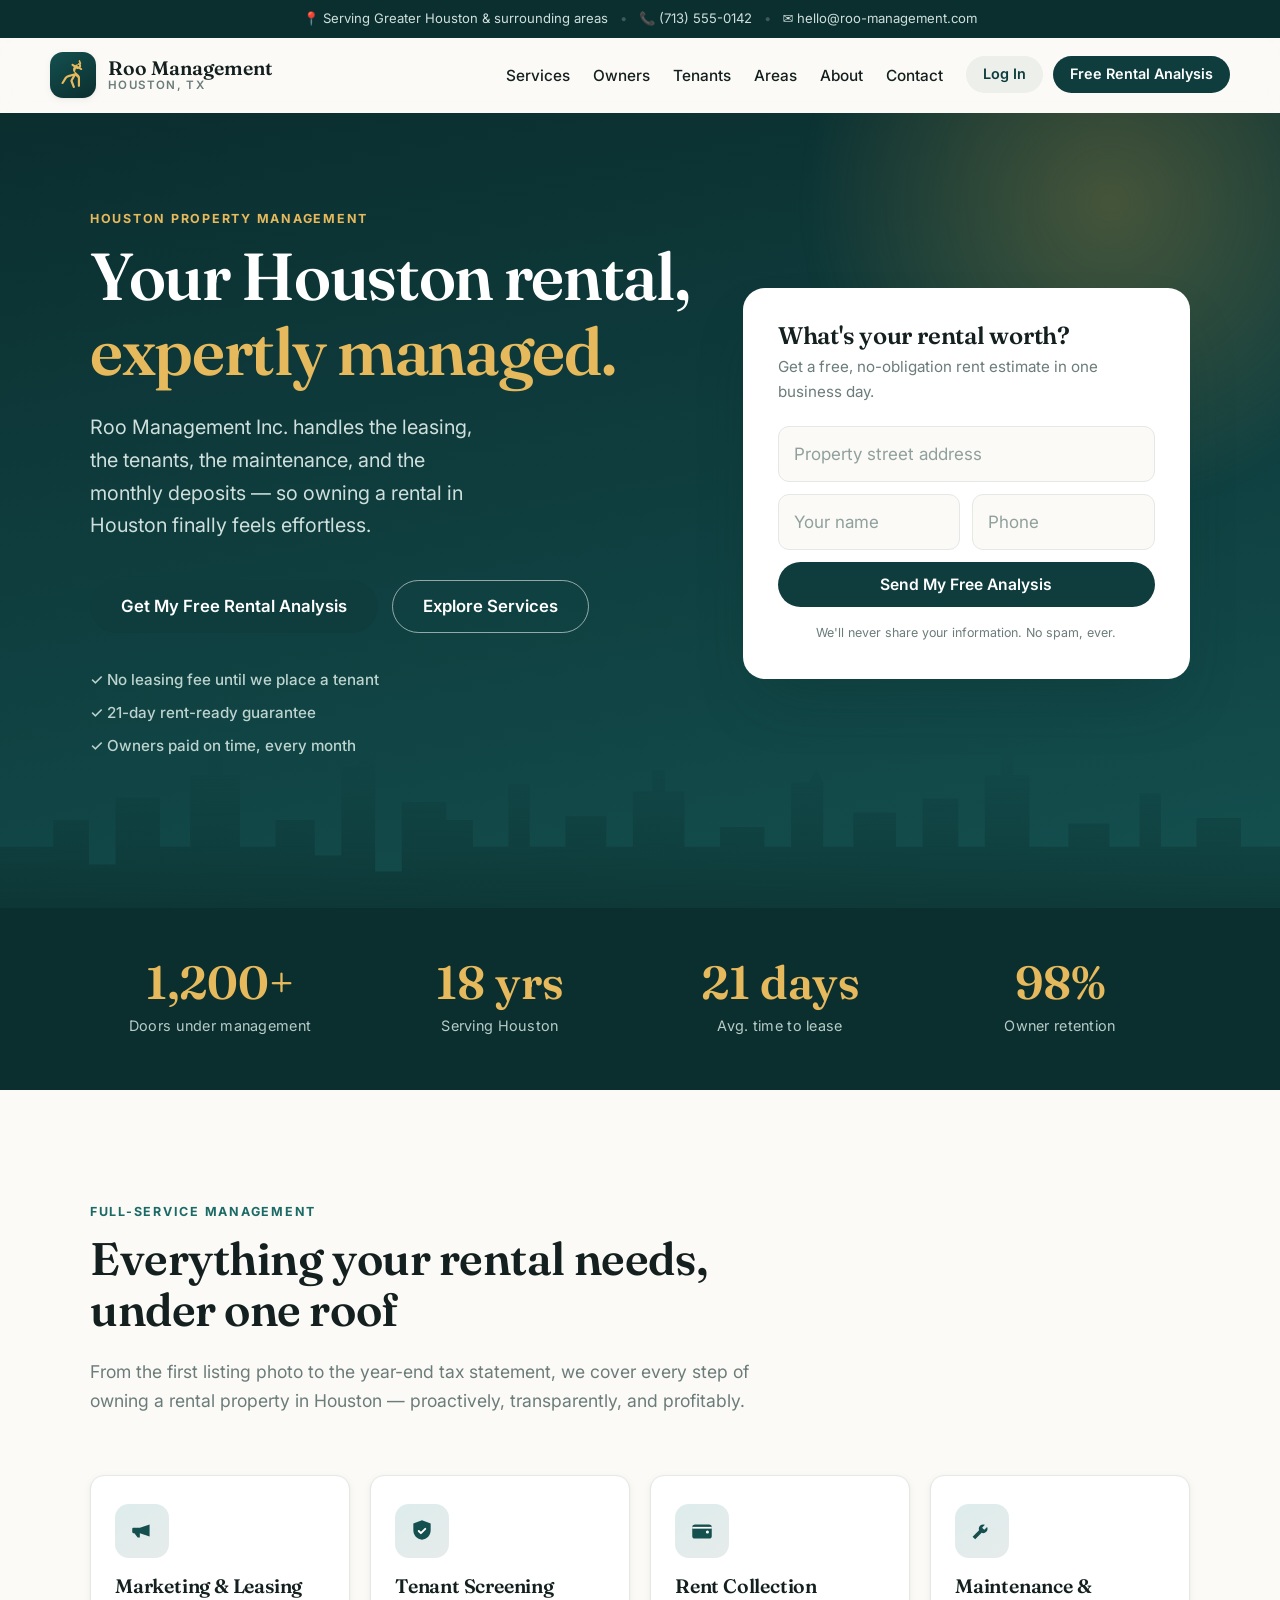
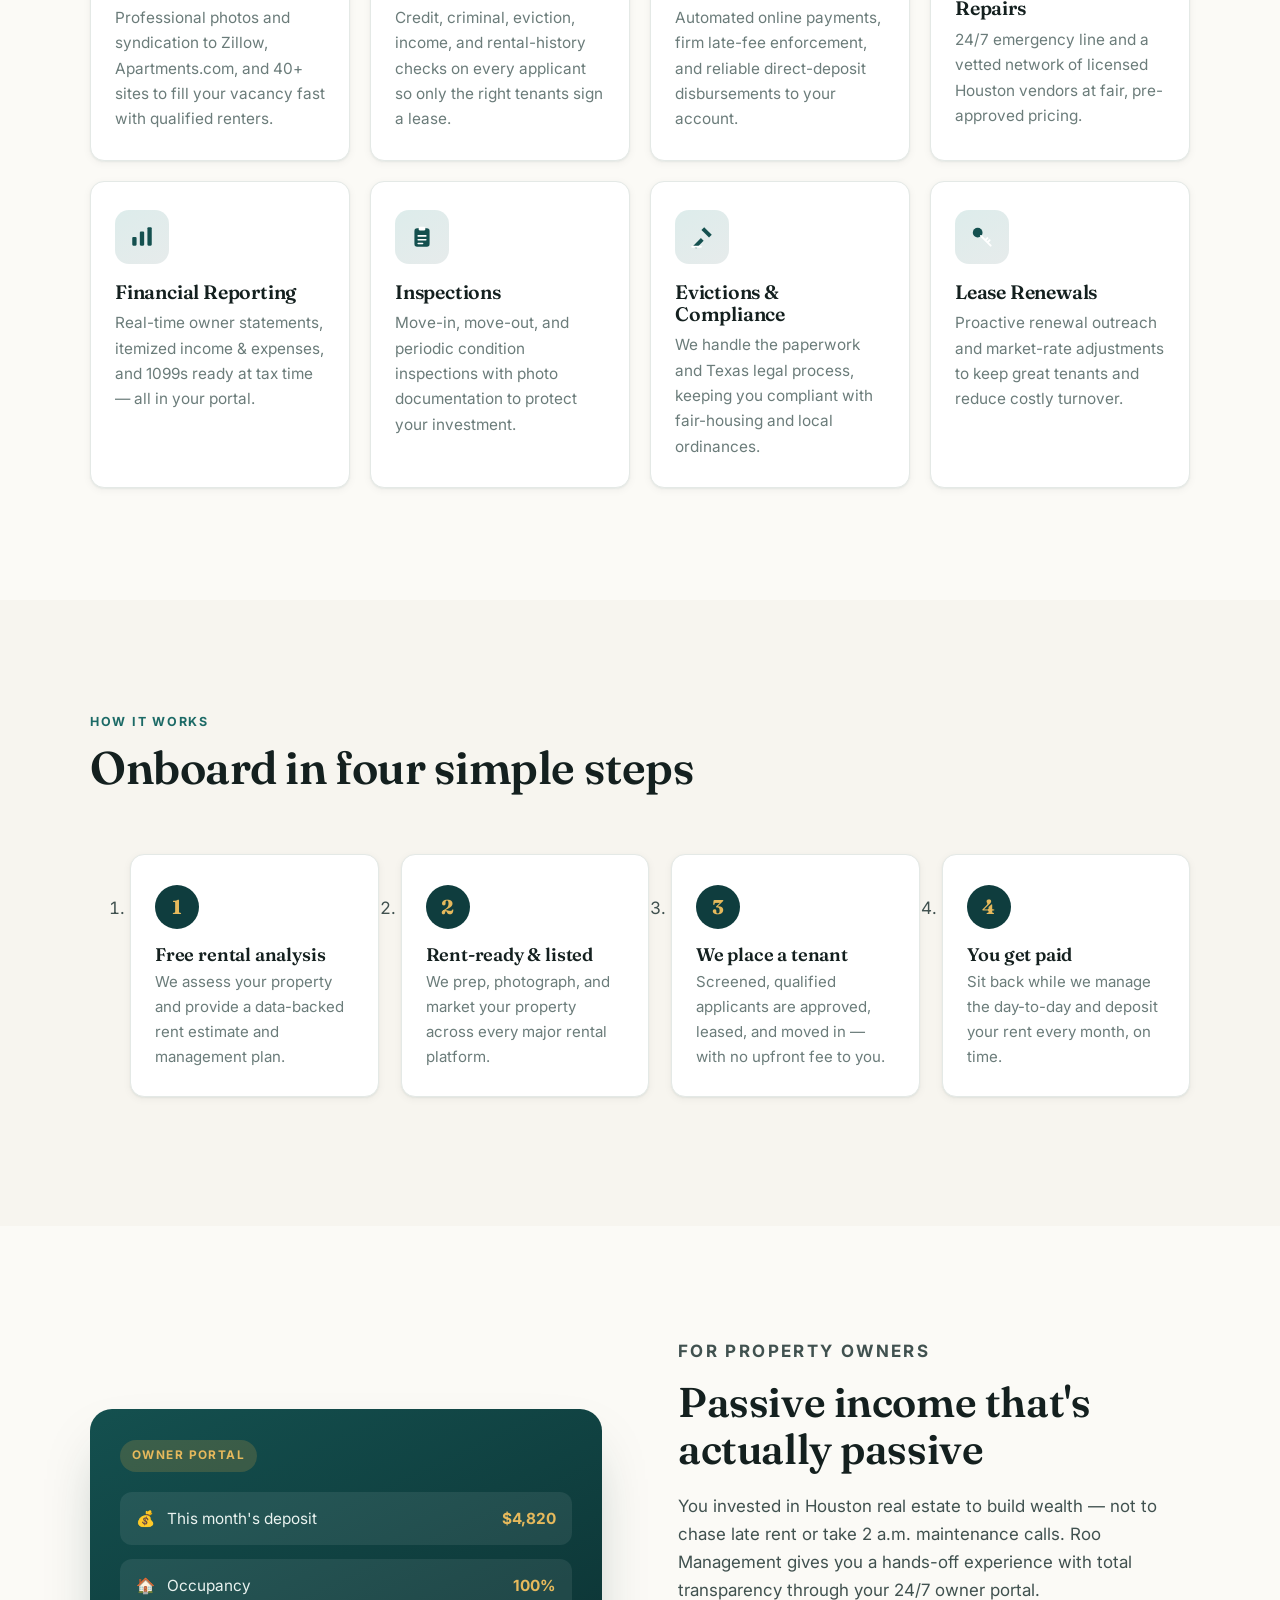
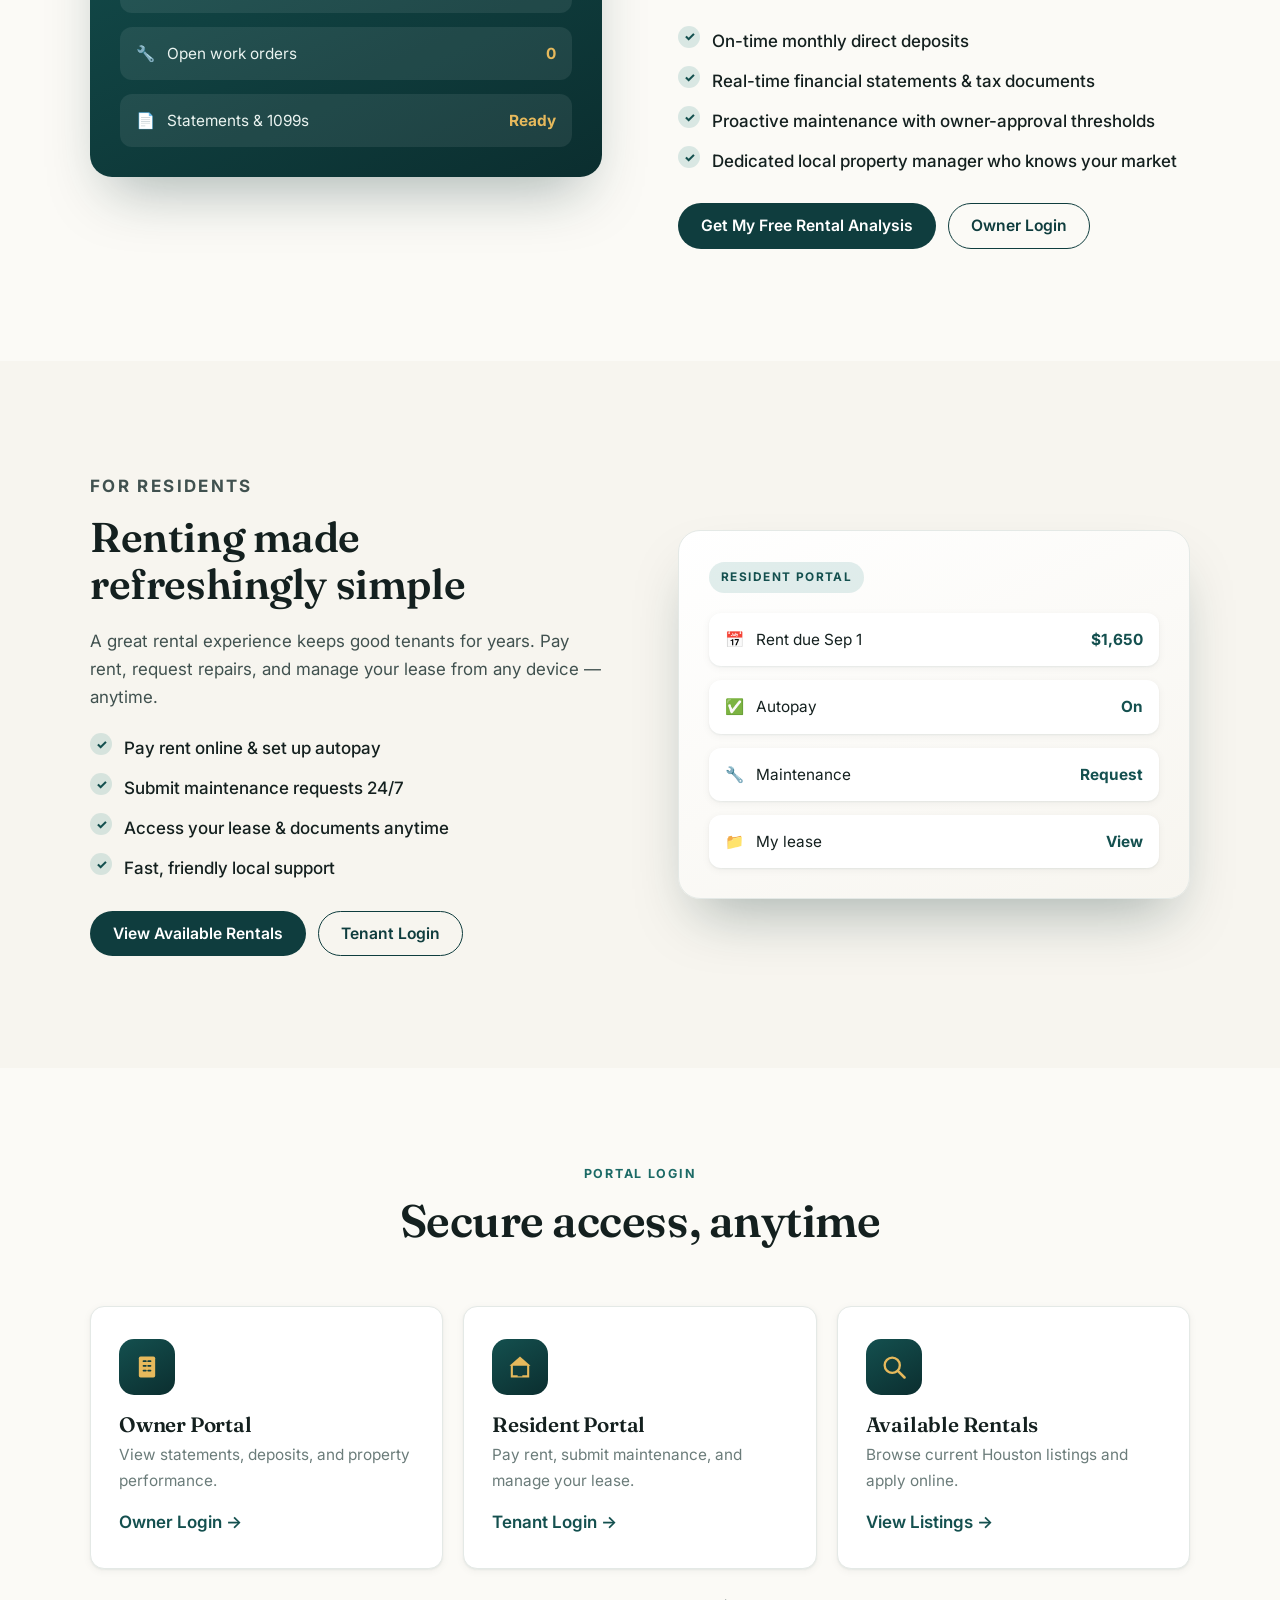
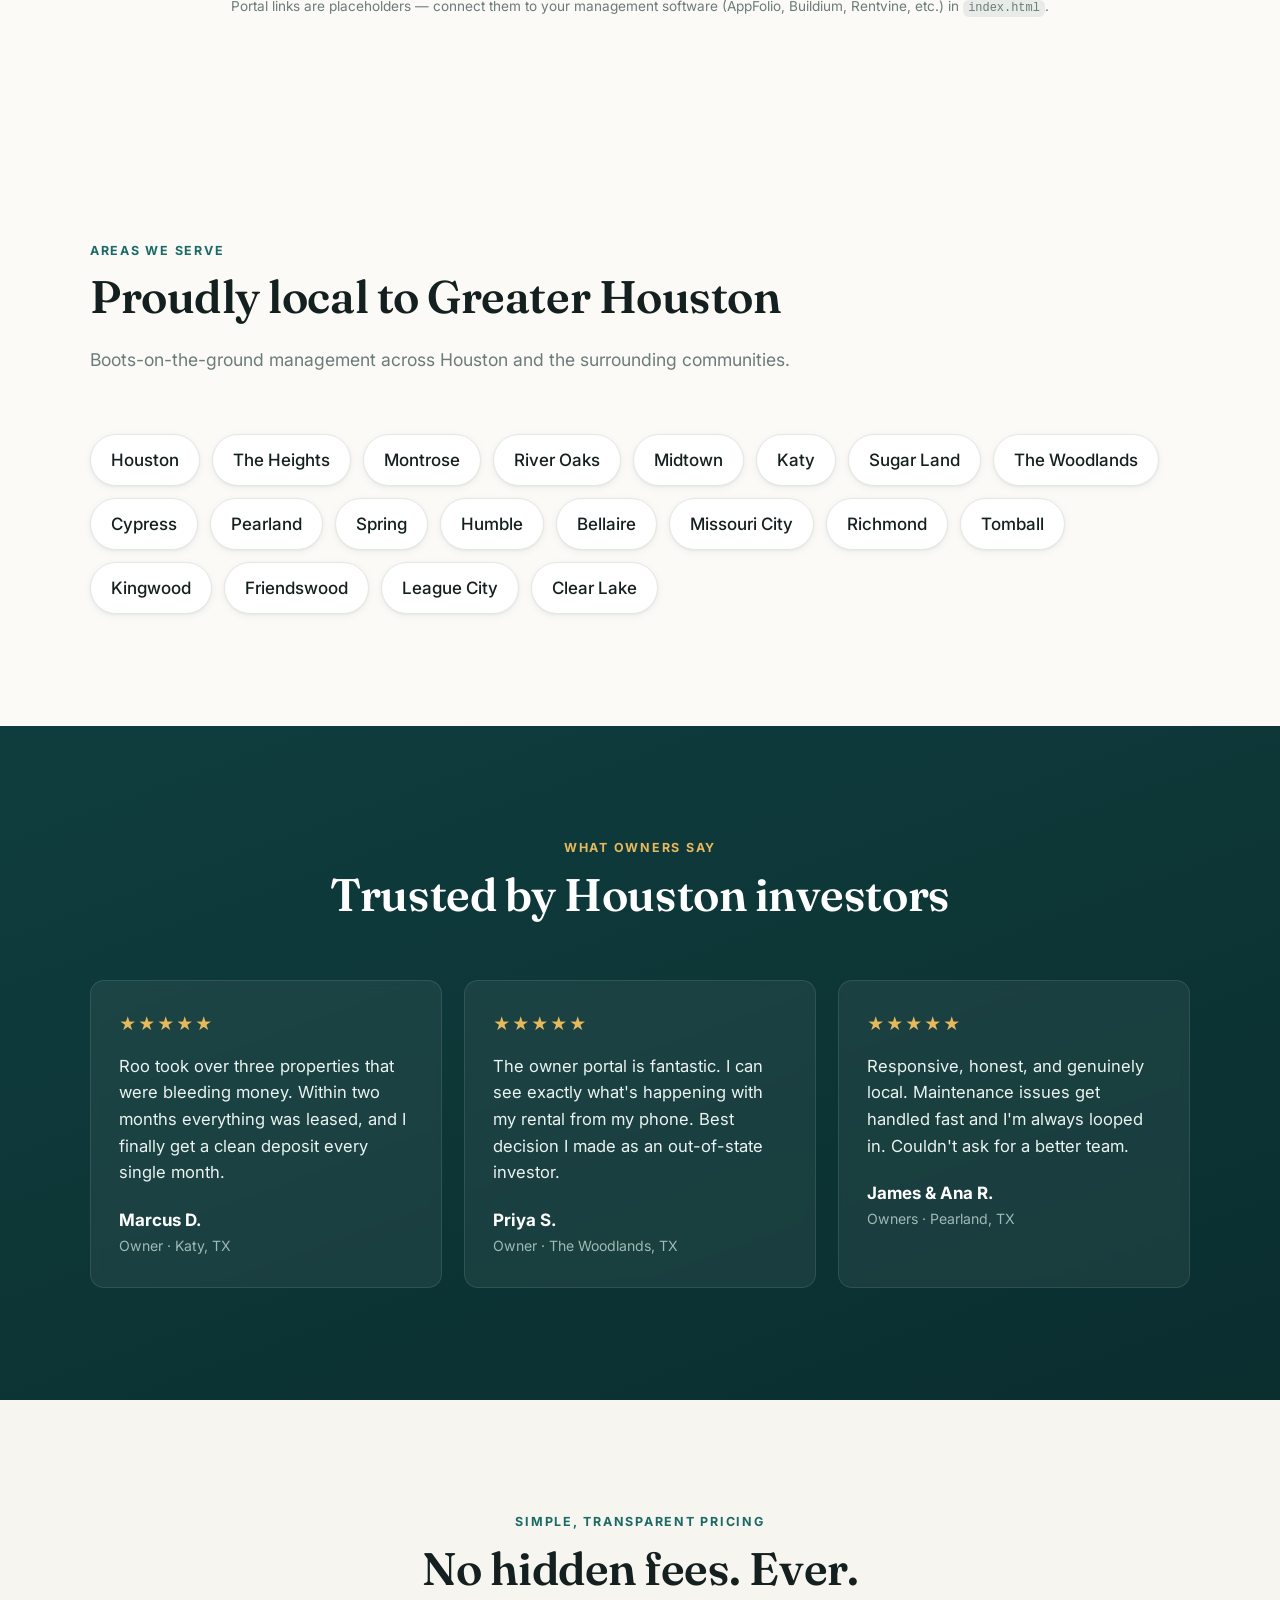
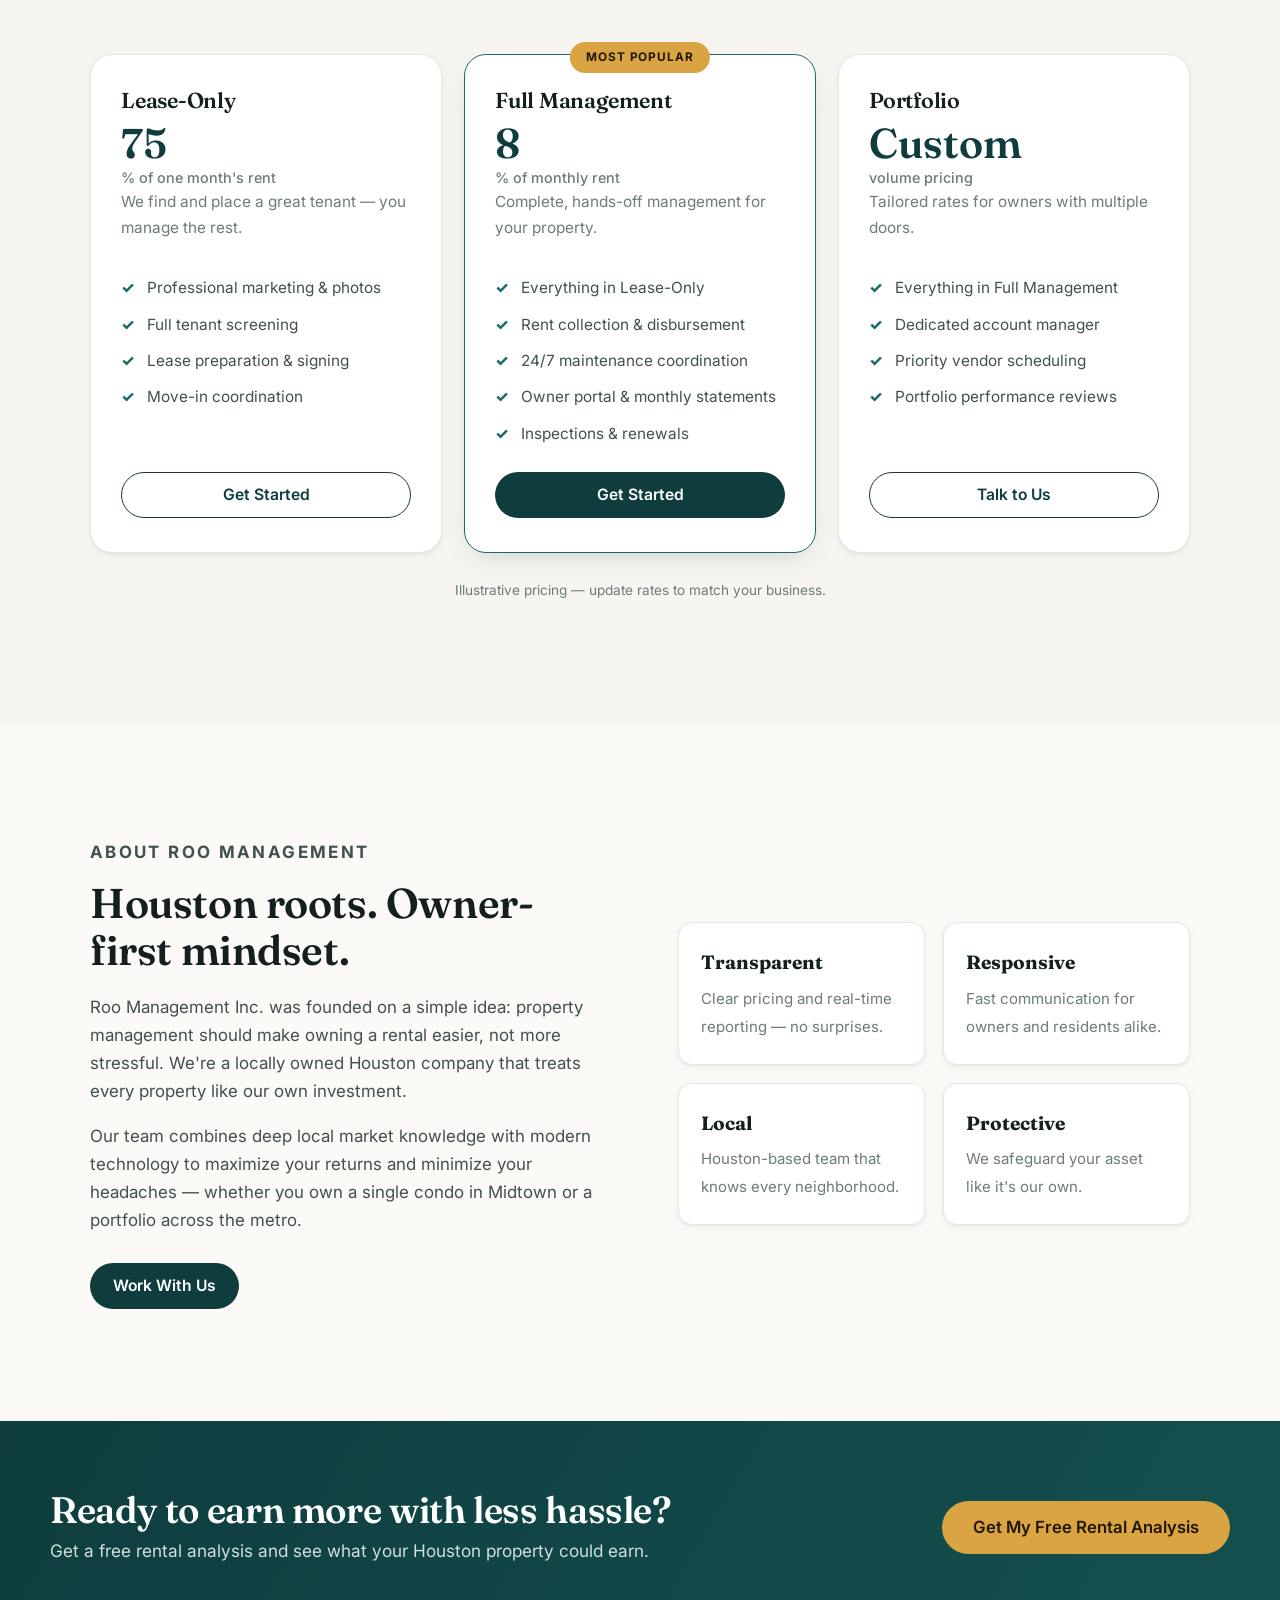
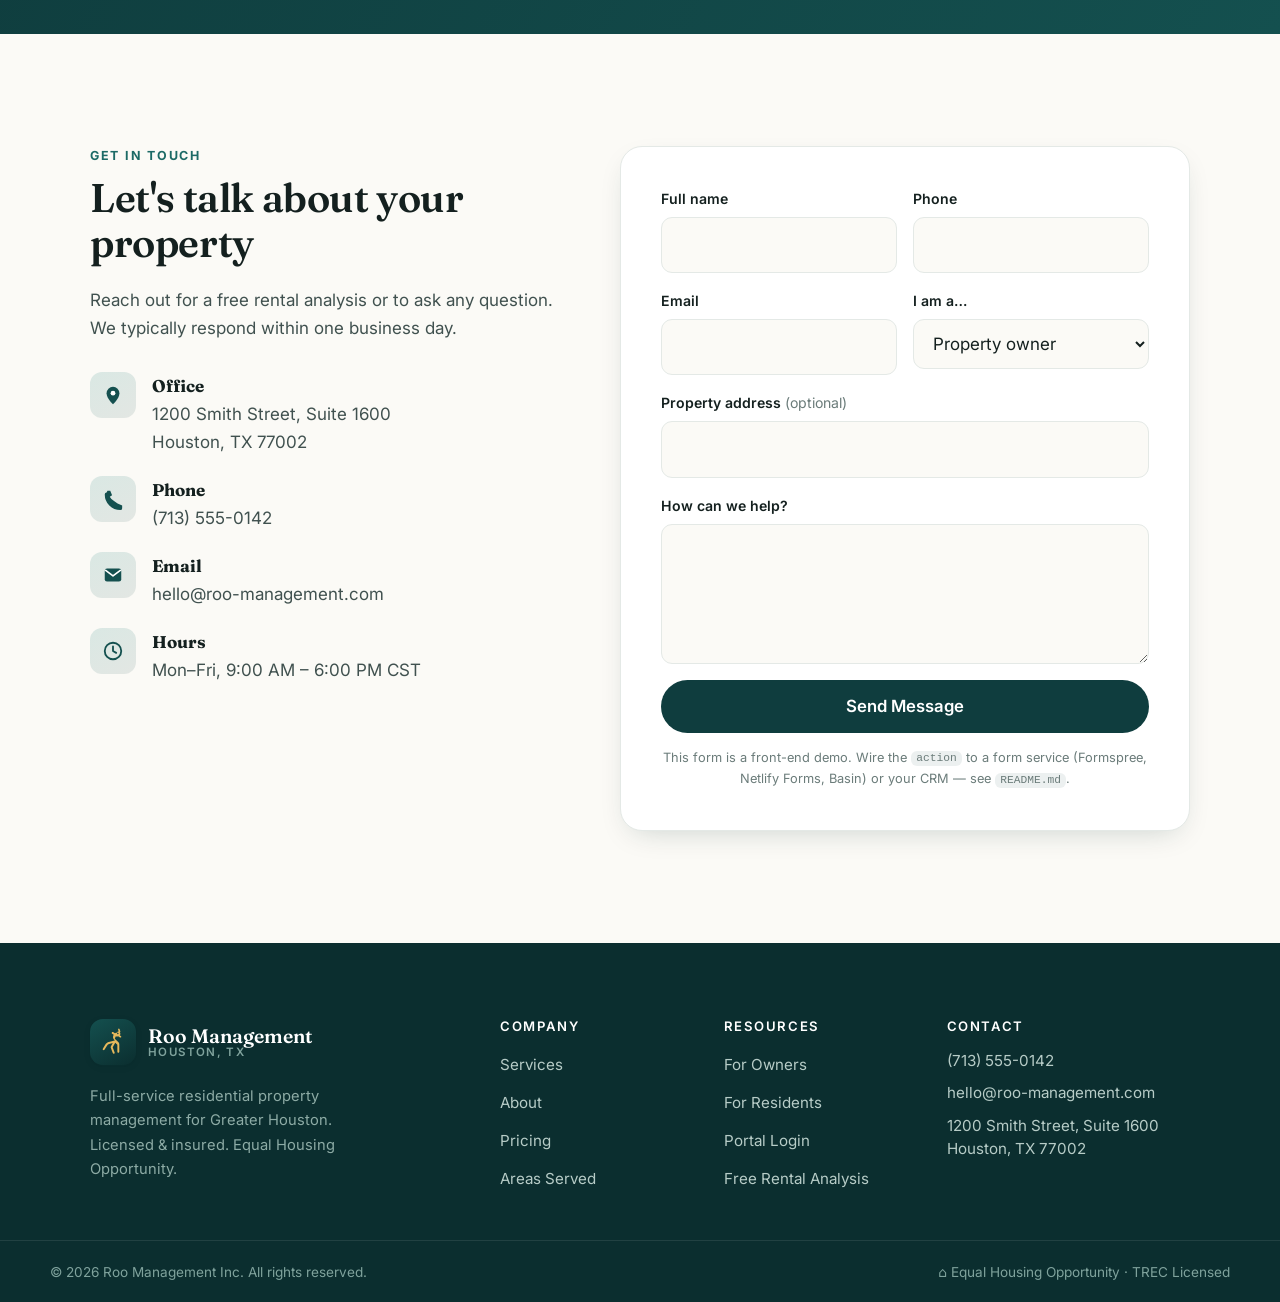
==== commit 5736b9c2: "Configure custom domain roo-management.com - Add CNAME (www.roo-management.com) so GitHub Pages bind" ====
--- a/roo-management-website/index.html
+++ b/roo-management-website/index.html
@@ -6,14 +6,14 @@
   <title>Roo Management Inc. | Houston Property Management</title>
   <meta name="description" content="Roo Management Inc. is a Houston, Texas property management company. Full-service leasing, tenant screening, rent collection, maintenance, and 24/7 owner & tenant portals. Get a free rental analysis." />
   <meta name="theme-color" content="#0f3d3e" />
-  <link rel="canonical" href="https://www.roomanagement.com/" />
+  <link rel="canonical" href="https://www.roo-management.com/" />
 
   <!-- Open Graph / social -->
   <meta property="og:type" content="website" />
   <meta property="og:title" content="Roo Management Inc. | Houston Property Management" />
   <meta property="og:description" content="Full-service Houston property management. Leasing, screening, maintenance, and owner & tenant portals. Free rental analysis." />
   <meta property="og:image" content="assets/og-image.svg" />
-  <meta property="og:url" content="https://www.roomanagement.com/" />
+  <meta property="og:url" content="https://www.roo-management.com/" />
 
   <link rel="icon" type="image/svg+xml" href="assets/favicon.svg" />
   <link rel="preconnect" href="https://fonts.googleapis.com" />
@@ -27,7 +27,7 @@
     "@context": "https://schema.org",
     "@type": "RealEstateAgent",
     "name": "Roo Management Inc.",
-    "image": "https://www.roomanagement.com/assets/og-image.svg",
+    "image": "https://www.roo-management.com/assets/og-image.svg",
     "description": "Full-service residential property management in Houston, Texas.",
     "areaServed": "Houston, Texas and surrounding areas",
     "address": {
@@ -55,7 +55,7 @@
       <span class="topbar__sep" aria-hidden="true">•</span>
       <a class="topbar__item" href="tel:+17135550142">📞 (713) 555-0142</a>
       <span class="topbar__sep" aria-hidden="true">•</span>
-      <a class="topbar__item" href="mailto:hello@roomanagement.com">✉ hello@roomanagement.com</a>
+      <a class="topbar__item" href="mailto:hello@roo-management.com">✉ hello@roo-management.com</a>
     </div>
   </div>
 
@@ -524,7 +524,7 @@
           <ul class="contact__list">
             <li><span class="contact__ic" data-icon="pin"></span><div><strong>Office</strong>1200 Smith Street, Suite 1600<br />Houston, TX 77002</div></li>
             <li><span class="contact__ic" data-icon="phone"></span><div><strong>Phone</strong><a href="tel:+17135550142">(713) 555-0142</a></div></li>
-            <li><span class="contact__ic" data-icon="mail"></span><div><strong>Email</strong><a href="mailto:hello@roomanagement.com">hello@roomanagement.com</a></div></li>
+            <li><span class="contact__ic" data-icon="mail"></span><div><strong>Email</strong><a href="mailto:hello@roo-management.com">hello@roo-management.com</a></div></li>
             <li><span class="contact__ic" data-icon="clock"></span><div><strong>Hours</strong>Mon–Fri, 9:00 AM – 6:00 PM CST</div></li>
           </ul>
         </div>
@@ -616,7 +616,7 @@
         <h3>Contact</h3>
         <ul>
           <li><a href="tel:+17135550142">(713) 555-0142</a></li>
-          <li><a href="mailto:hello@roomanagement.com">hello@roomanagement.com</a></li>
+          <li><a href="mailto:hello@roo-management.com">hello@roo-management.com</a></li>
           <li>1200 Smith Street, Suite 1600<br />Houston, TX 77002</li>
         </ul>
       </div>
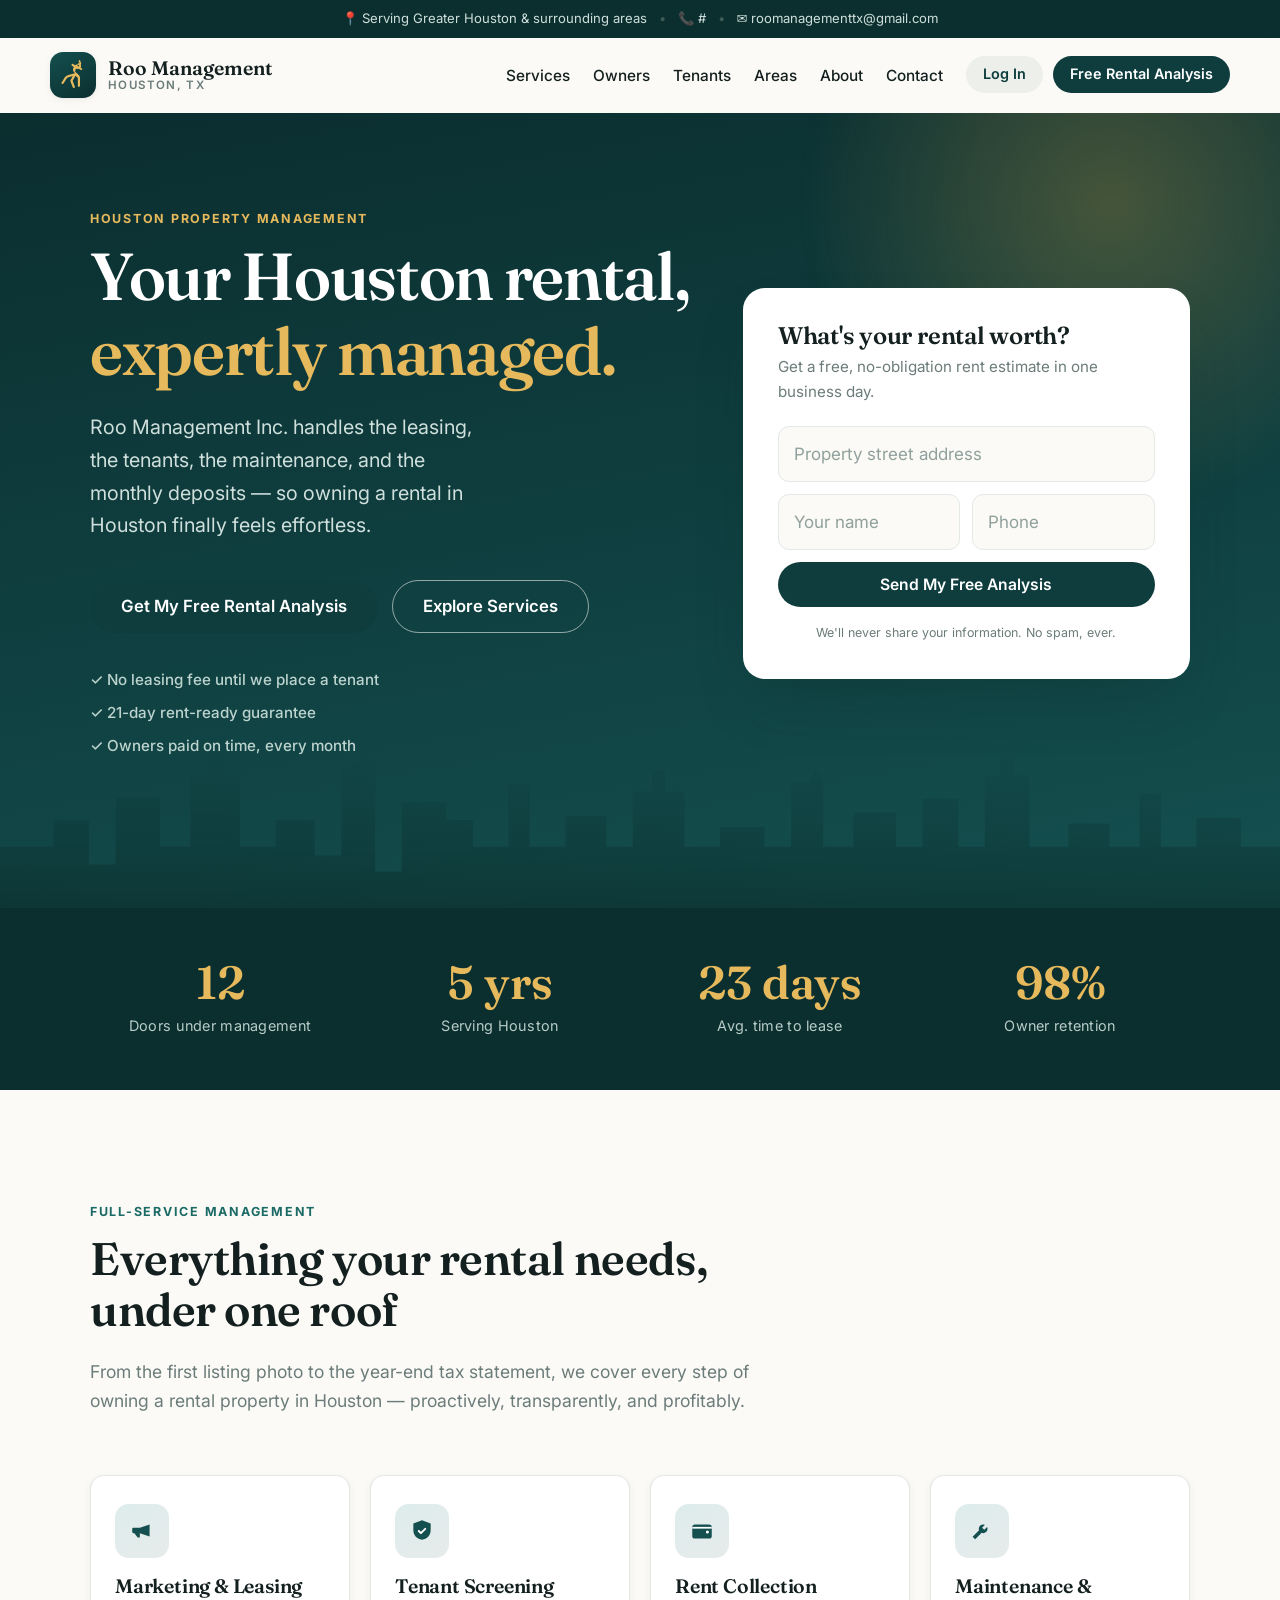
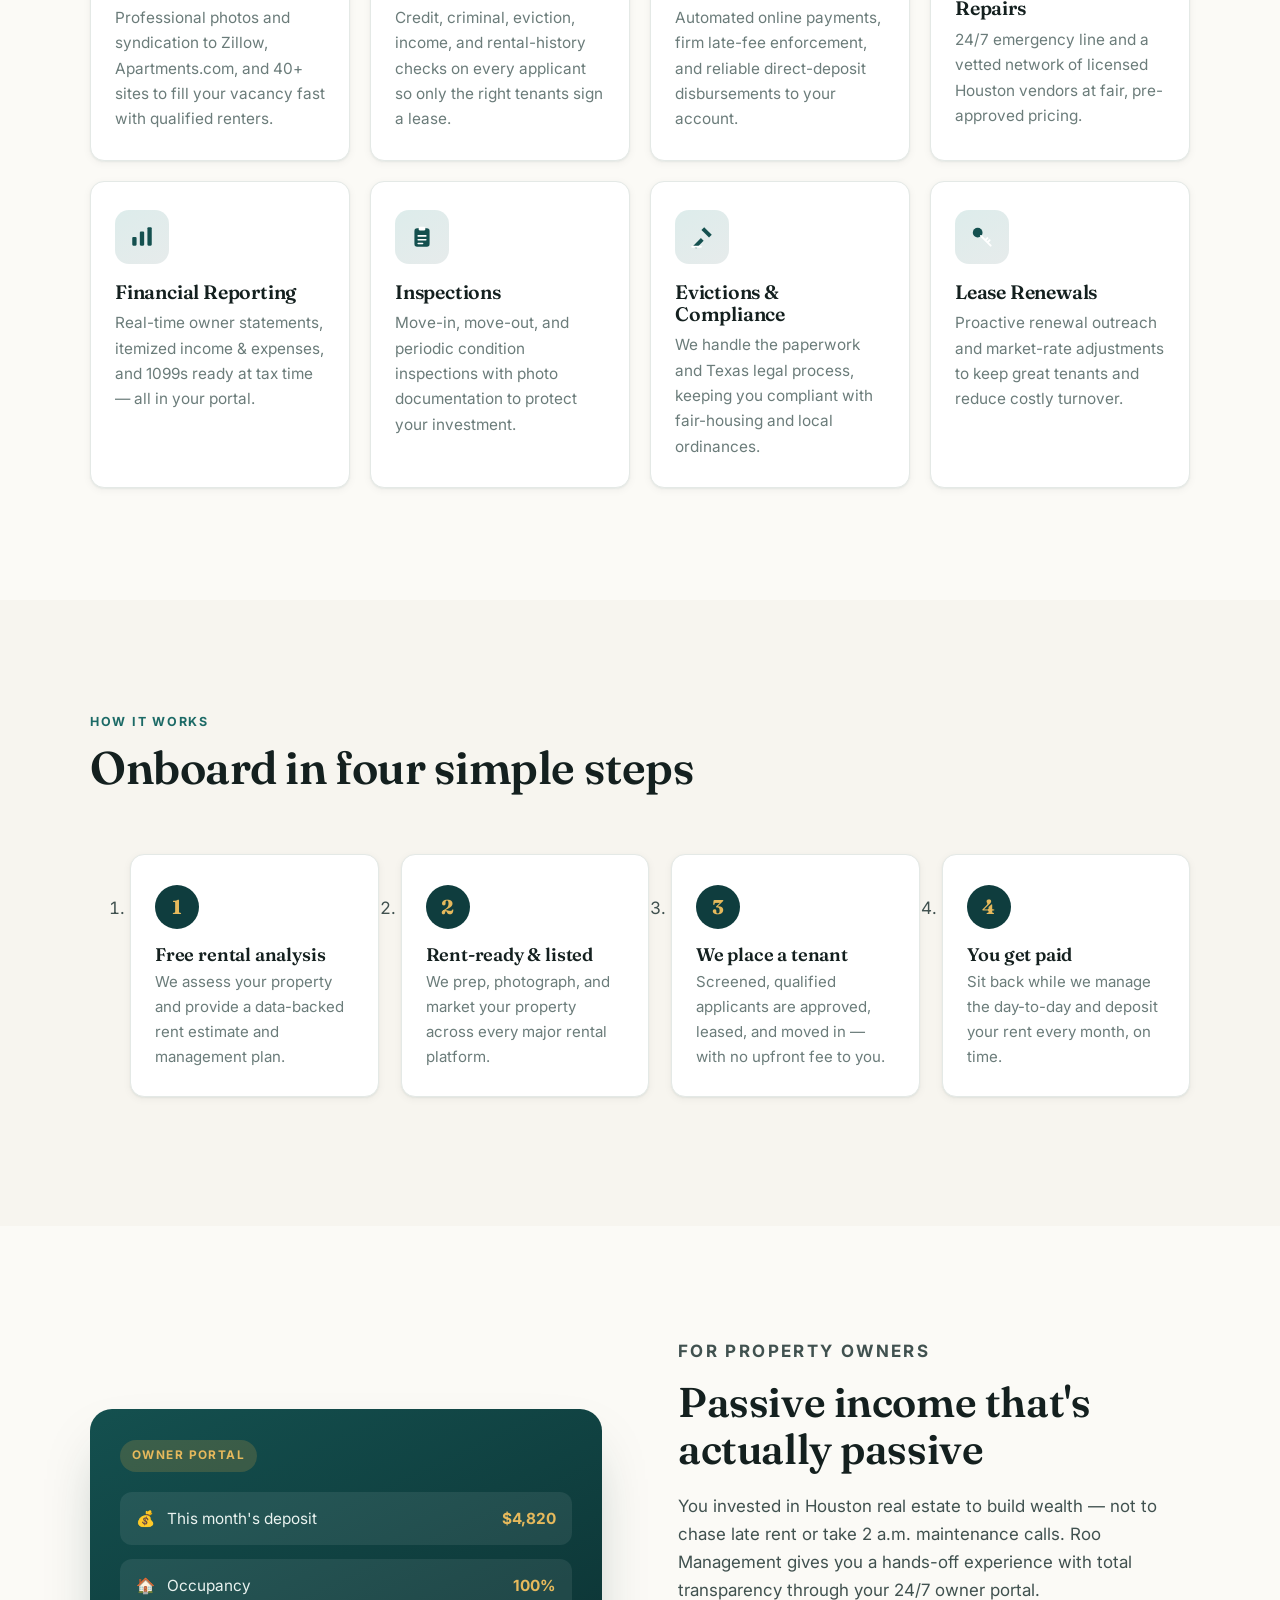
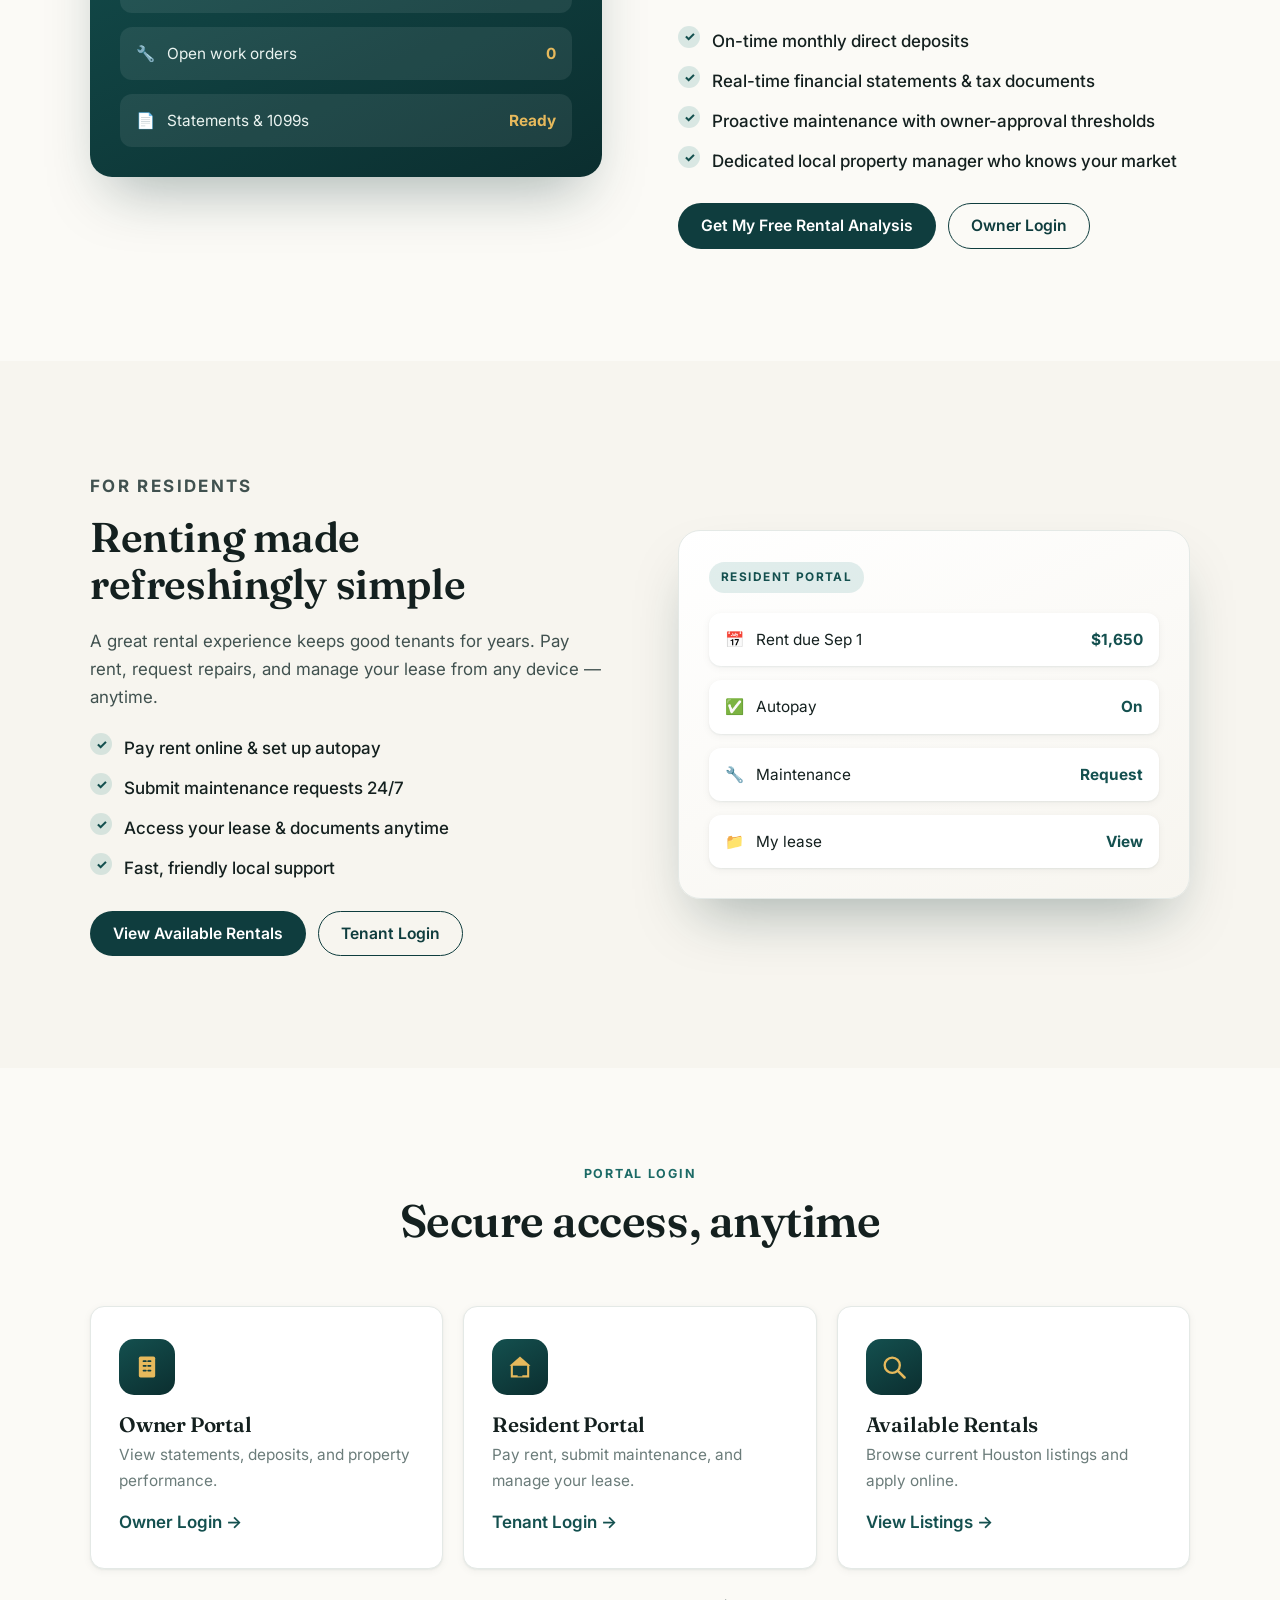
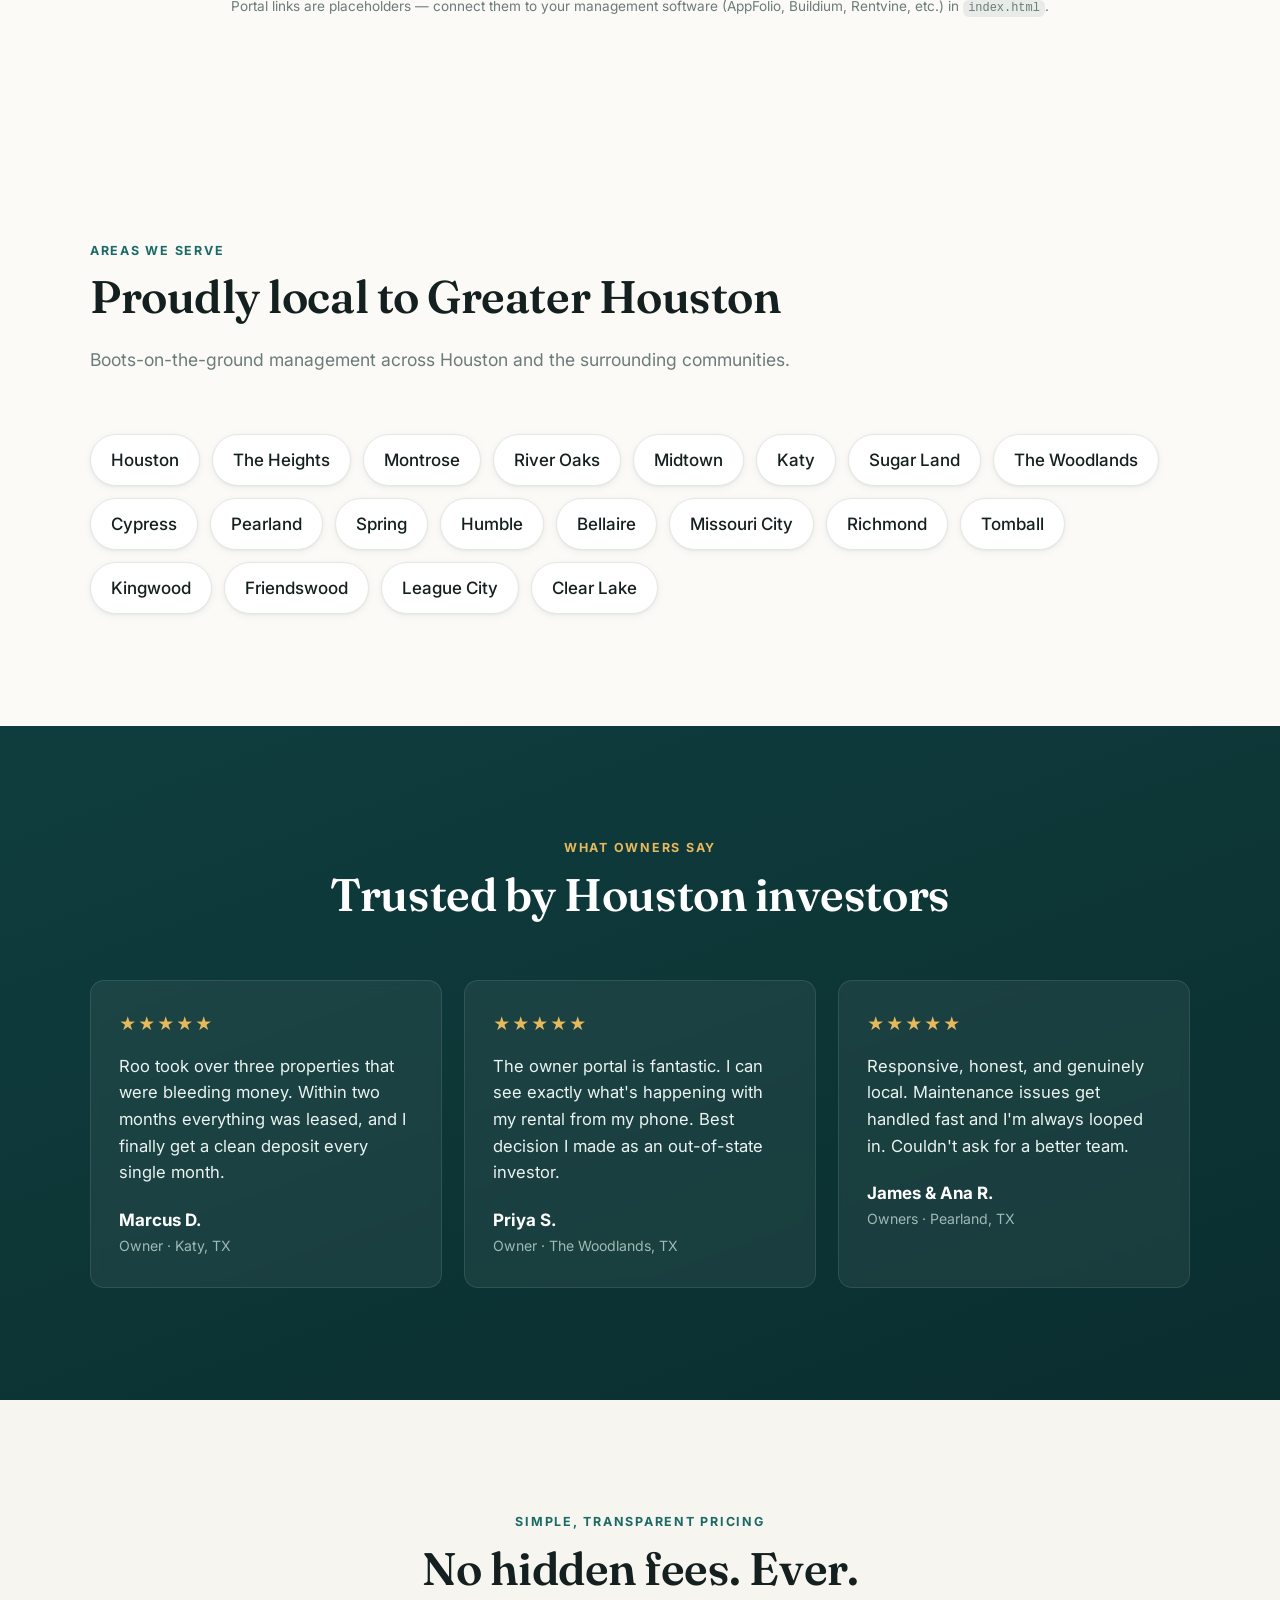
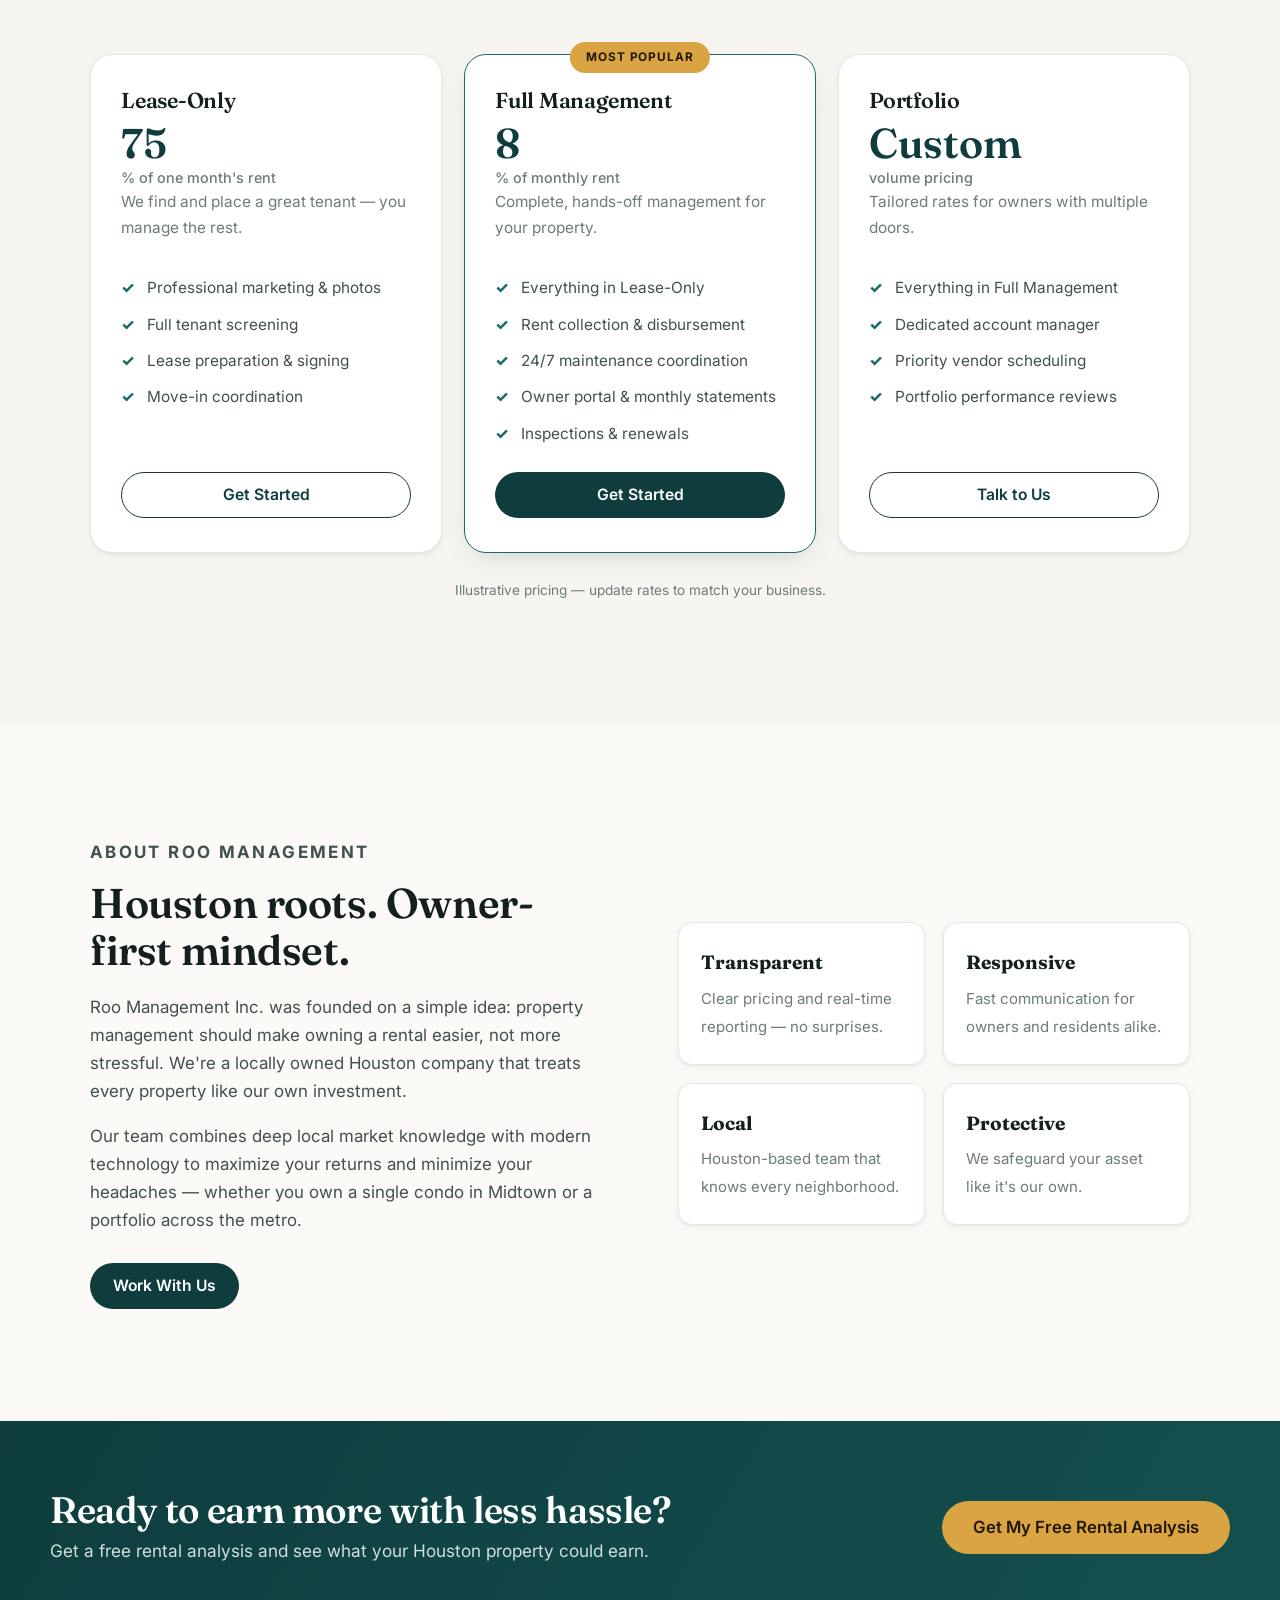
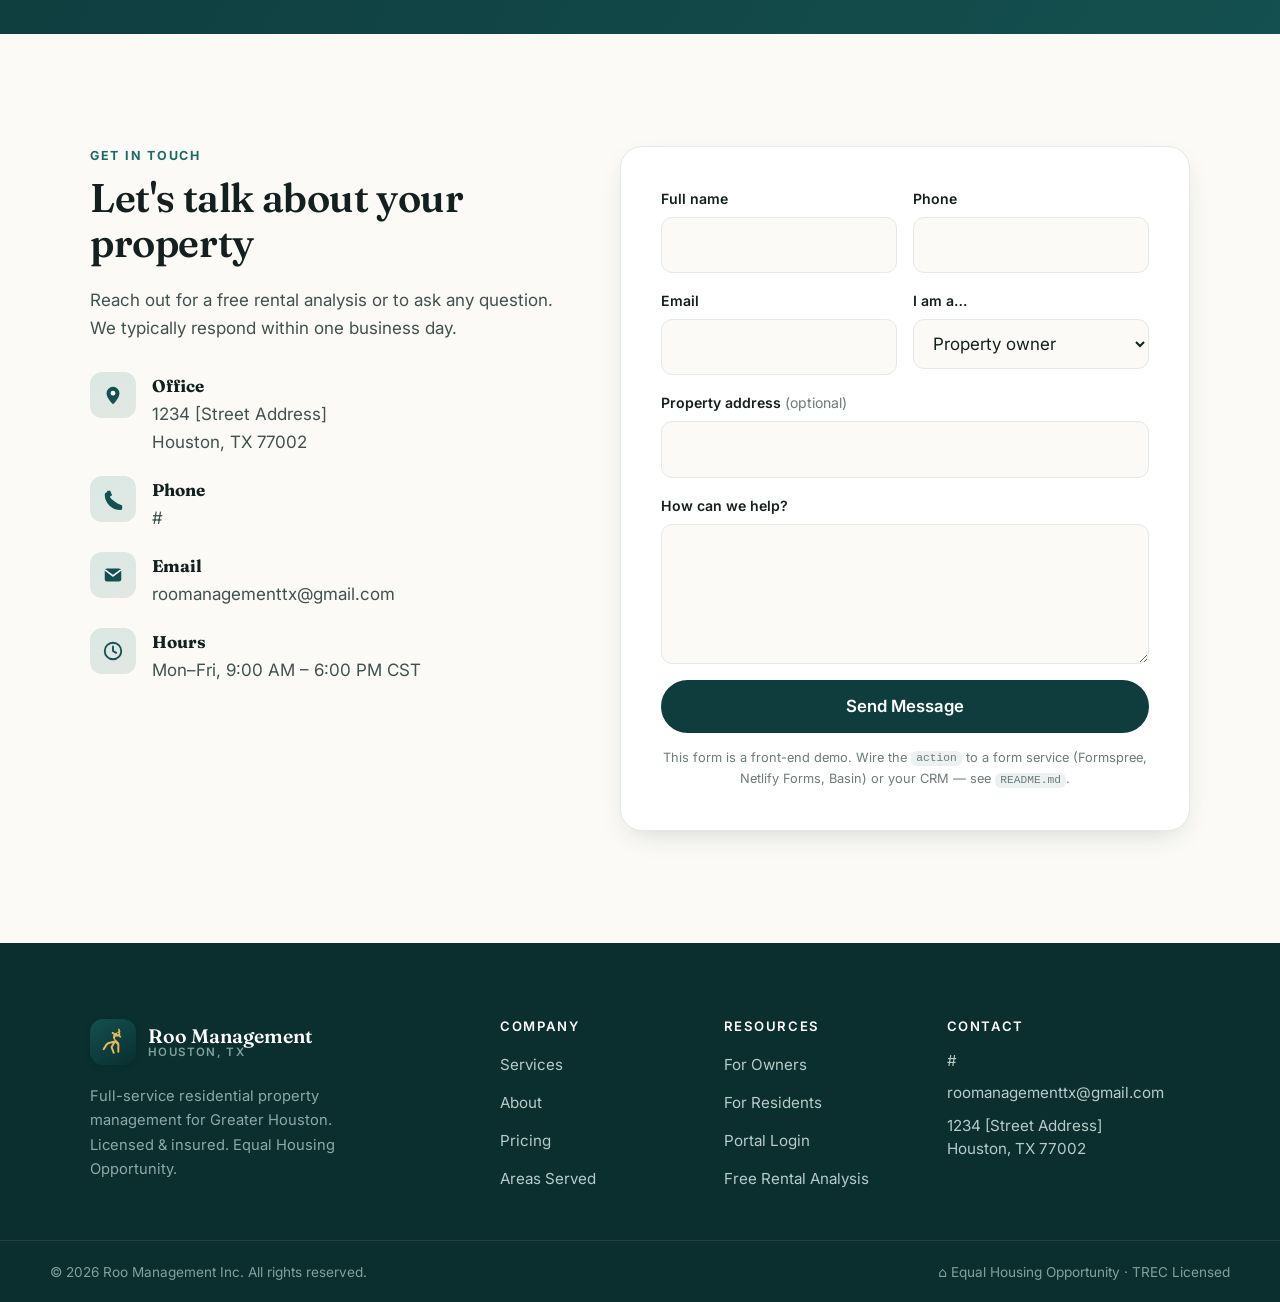
==== commit 22532e45: "Update contact placeholders and headline stats - Office street number -> 1234 placeholder - Phone ->" ====
--- a/roo-management-website/index.html
+++ b/roo-management-website/index.html
@@ -32,13 +32,13 @@
     "areaServed": "Houston, Texas and surrounding areas",
     "address": {
       "@type": "PostalAddress",
-      "streetAddress": "1200 Smith Street, Suite 1600",
+      "streetAddress": "1234 [Street Address]",
       "addressLocality": "Houston",
       "addressRegion": "TX",
       "postalCode": "77002",
       "addressCountry": "US"
     },
-    "telephone": "+1-713-555-0142",
+    "telephone": "#",
     "priceRange": "$$",
     "openingHours": "Mo-Fr 09:00-18:00"
   }
@@ -53,9 +53,9 @@
     <div class="wrap topbar__inner">
       <span class="topbar__item">📍 Serving Greater Houston &amp; surrounding areas</span>
       <span class="topbar__sep" aria-hidden="true">•</span>
-      <a class="topbar__item" href="tel:+17135550142">📞 (713) 555-0142</a>
+      <a class="topbar__item" href="tel:#">📞 #</a>
       <span class="topbar__sep" aria-hidden="true">•</span>
-      <a class="topbar__item" href="mailto:hello@roo-management.com">✉ hello@roo-management.com</a>
+      <a class="topbar__item" href="mailto:roomanagementtx@gmail.com">✉ roomanagementtx@gmail.com</a>
     </div>
   </div>
 
@@ -149,15 +149,15 @@
     <section class="stats" aria-label="Company at a glance">
       <div class="wrap stats__grid">
         <div class="stat">
-          <span class="stat__num" data-count="1200" data-suffix="+">0</span>
+          <span class="stat__num" data-count="12" data-suffix="">0</span>
           <span class="stat__label">Doors under management</span>
         </div>
         <div class="stat">
-          <span class="stat__num" data-count="18" data-suffix=" yrs">0</span>
+          <span class="stat__num" data-count="5" data-suffix=" yrs">0</span>
           <span class="stat__label">Serving Houston</span>
         </div>
         <div class="stat">
-          <span class="stat__num" data-count="21" data-suffix=" days">0</span>
+          <span class="stat__num" data-count="23" data-suffix=" days">0</span>
           <span class="stat__label">Avg. time to lease</span>
         </div>
         <div class="stat">
@@ -522,9 +522,9 @@
           <h2 id="contact-title">Let's talk about your property</h2>
           <p>Reach out for a free rental analysis or to ask any question. We typically respond within one business day.</p>
           <ul class="contact__list">
-            <li><span class="contact__ic" data-icon="pin"></span><div><strong>Office</strong>1200 Smith Street, Suite 1600<br />Houston, TX 77002</div></li>
-            <li><span class="contact__ic" data-icon="phone"></span><div><strong>Phone</strong><a href="tel:+17135550142">(713) 555-0142</a></div></li>
-            <li><span class="contact__ic" data-icon="mail"></span><div><strong>Email</strong><a href="mailto:hello@roo-management.com">hello@roo-management.com</a></div></li>
+            <li><span class="contact__ic" data-icon="pin"></span><div><strong>Office</strong>1234 [Street Address]<br />Houston, TX 77002</div></li>
+            <li><span class="contact__ic" data-icon="phone"></span><div><strong>Phone</strong><a href="tel:#">#</a></div></li>
+            <li><span class="contact__ic" data-icon="mail"></span><div><strong>Email</strong><a href="mailto:roomanagementtx@gmail.com">roomanagementtx@gmail.com</a></div></li>
             <li><span class="contact__ic" data-icon="clock"></span><div><strong>Hours</strong>Mon–Fri, 9:00 AM – 6:00 PM CST</div></li>
           </ul>
         </div>
@@ -615,9 +615,9 @@
       <div class="footer__col footer__contact">
         <h3>Contact</h3>
         <ul>
-          <li><a href="tel:+17135550142">(713) 555-0142</a></li>
-          <li><a href="mailto:hello@roo-management.com">hello@roo-management.com</a></li>
-          <li>1200 Smith Street, Suite 1600<br />Houston, TX 77002</li>
+          <li><a href="tel:#">#</a></li>
+          <li><a href="mailto:roomanagementtx@gmail.com">roomanagementtx@gmail.com</a></li>
+          <li>1234 [Street Address]<br />Houston, TX 77002</li>
         </ul>
       </div>
     </div>
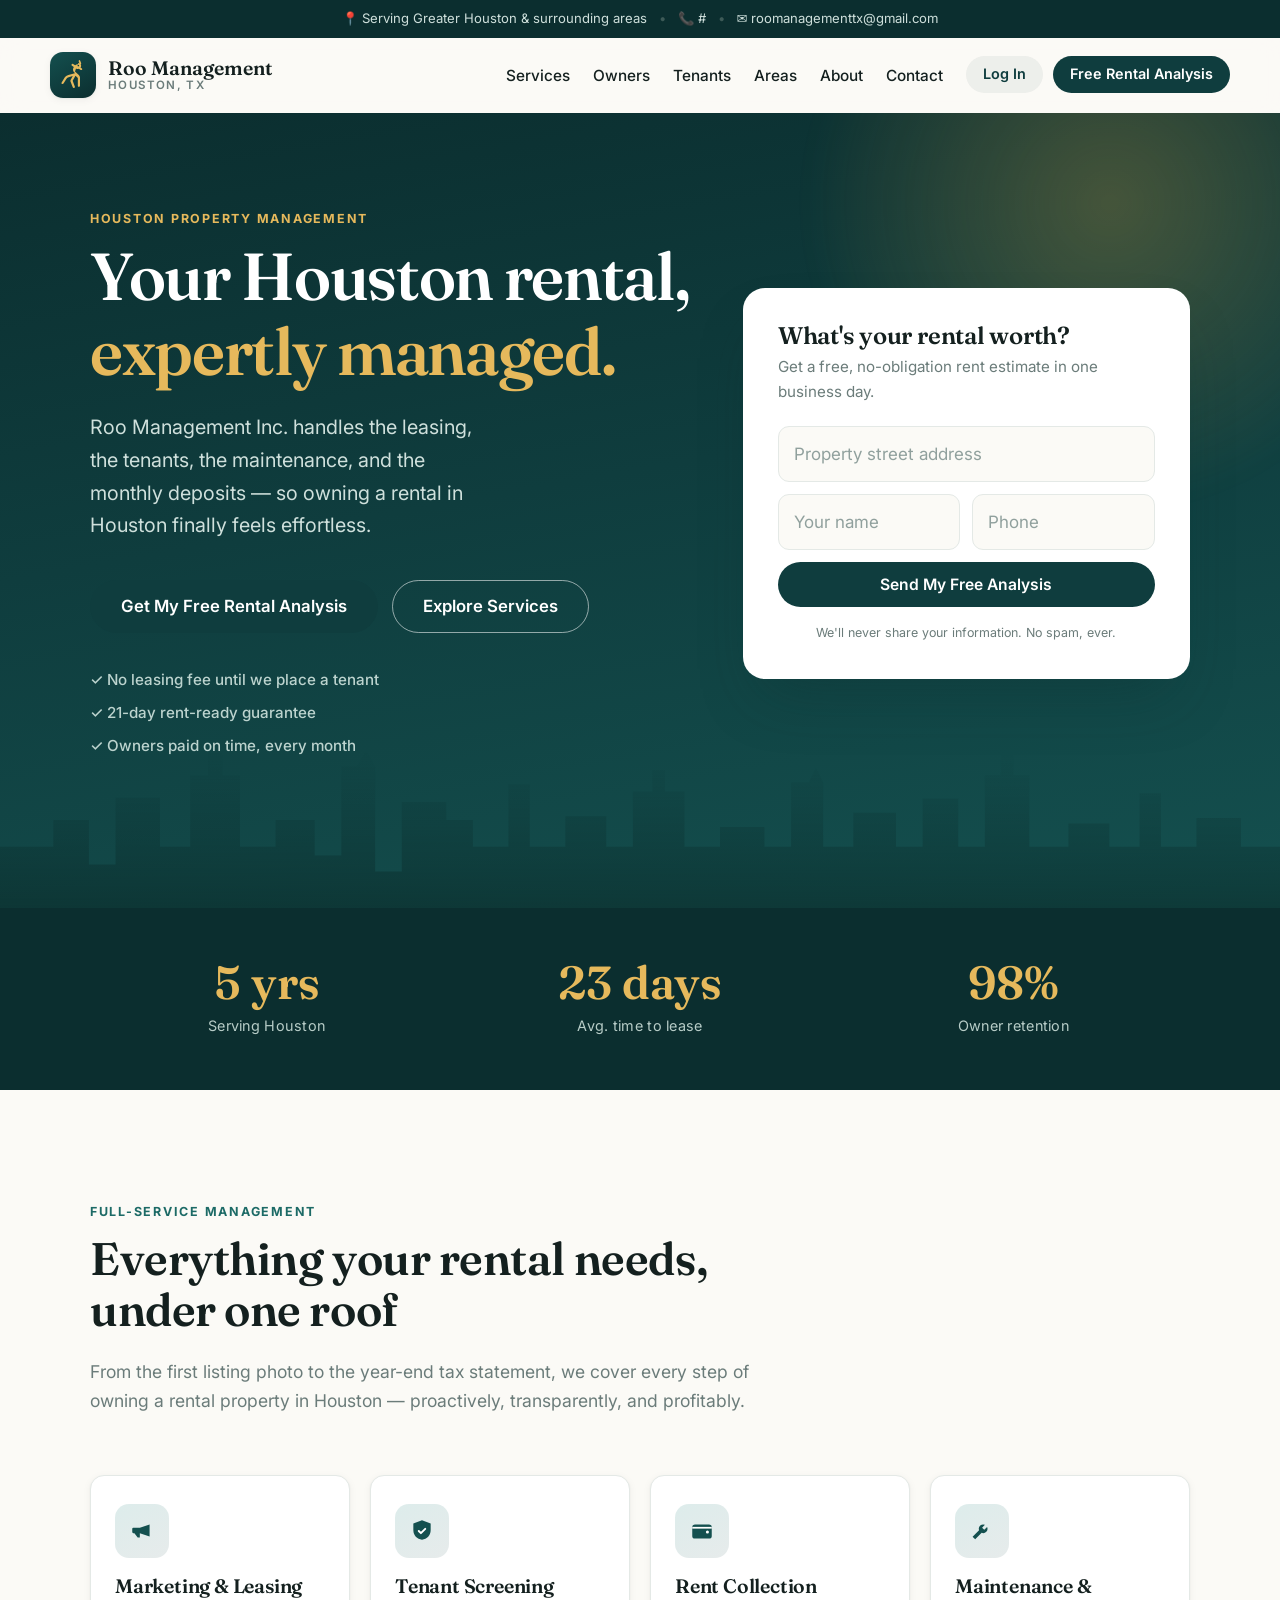
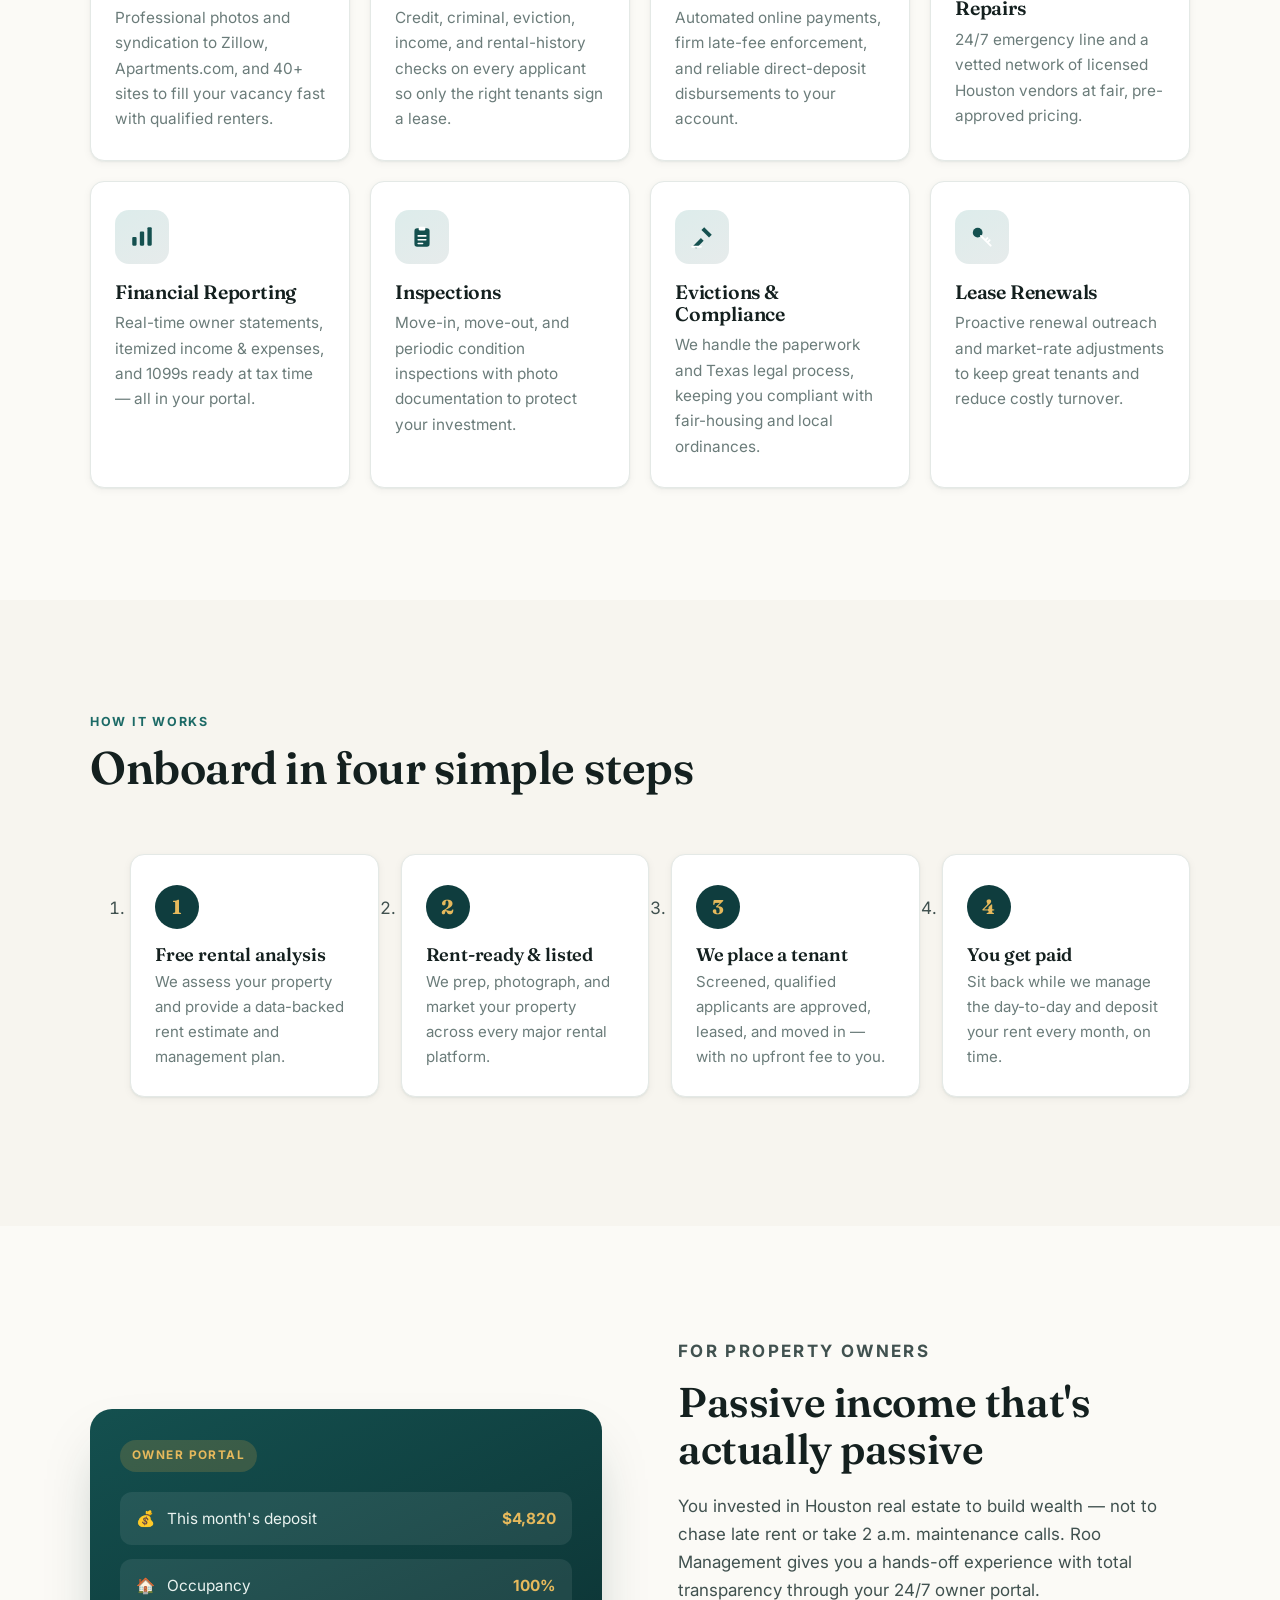
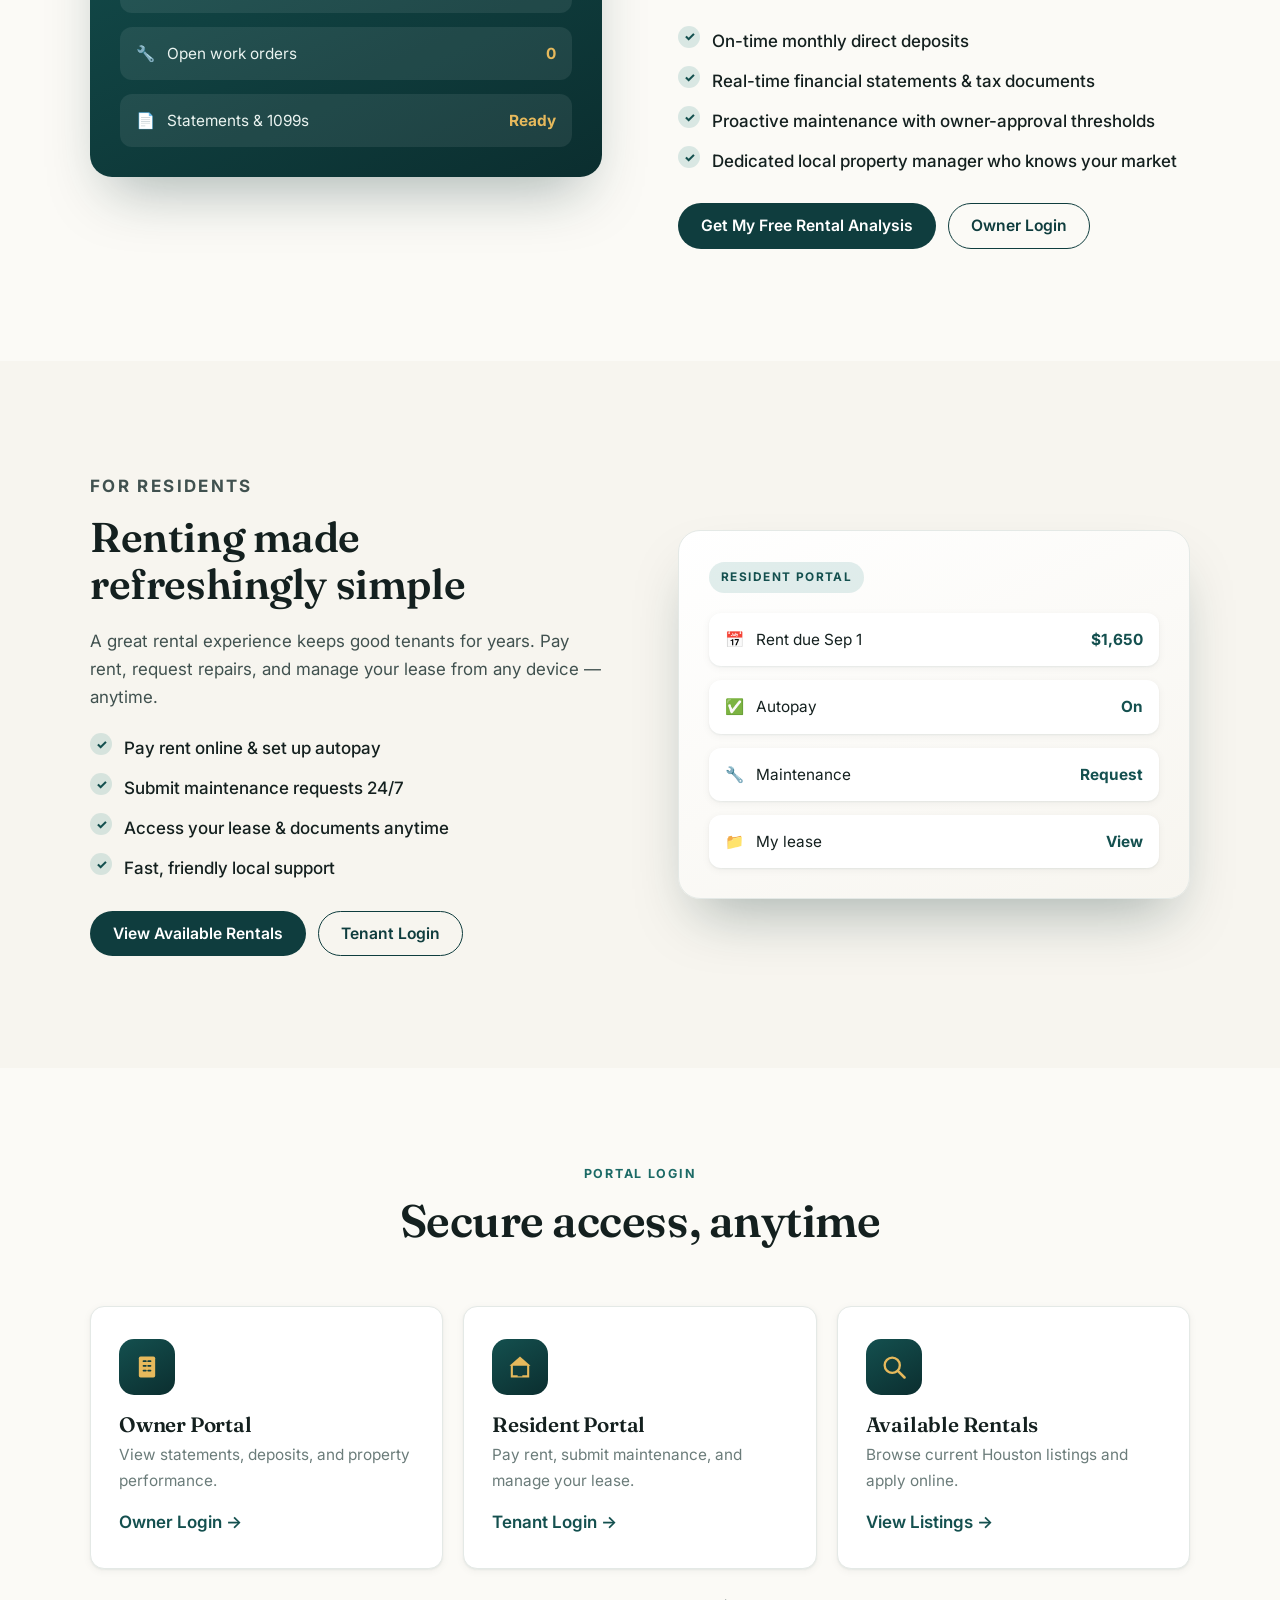
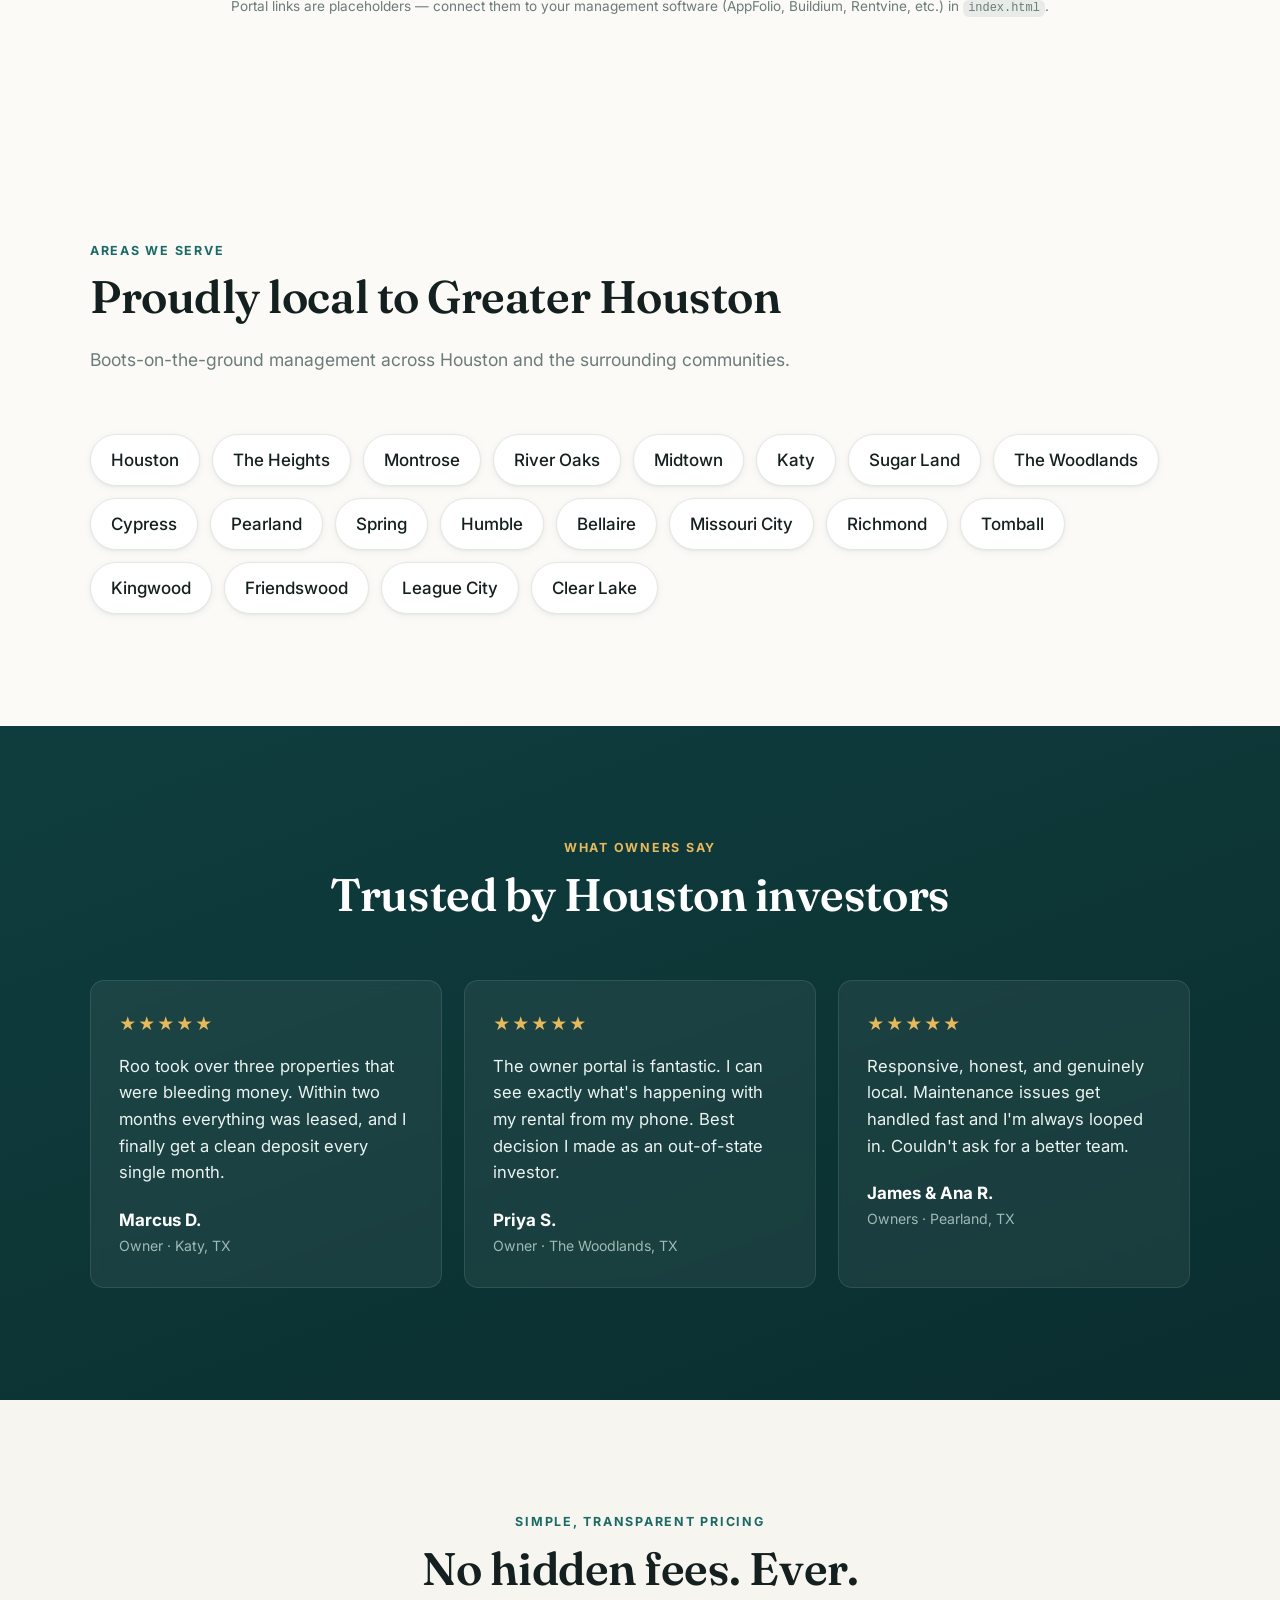
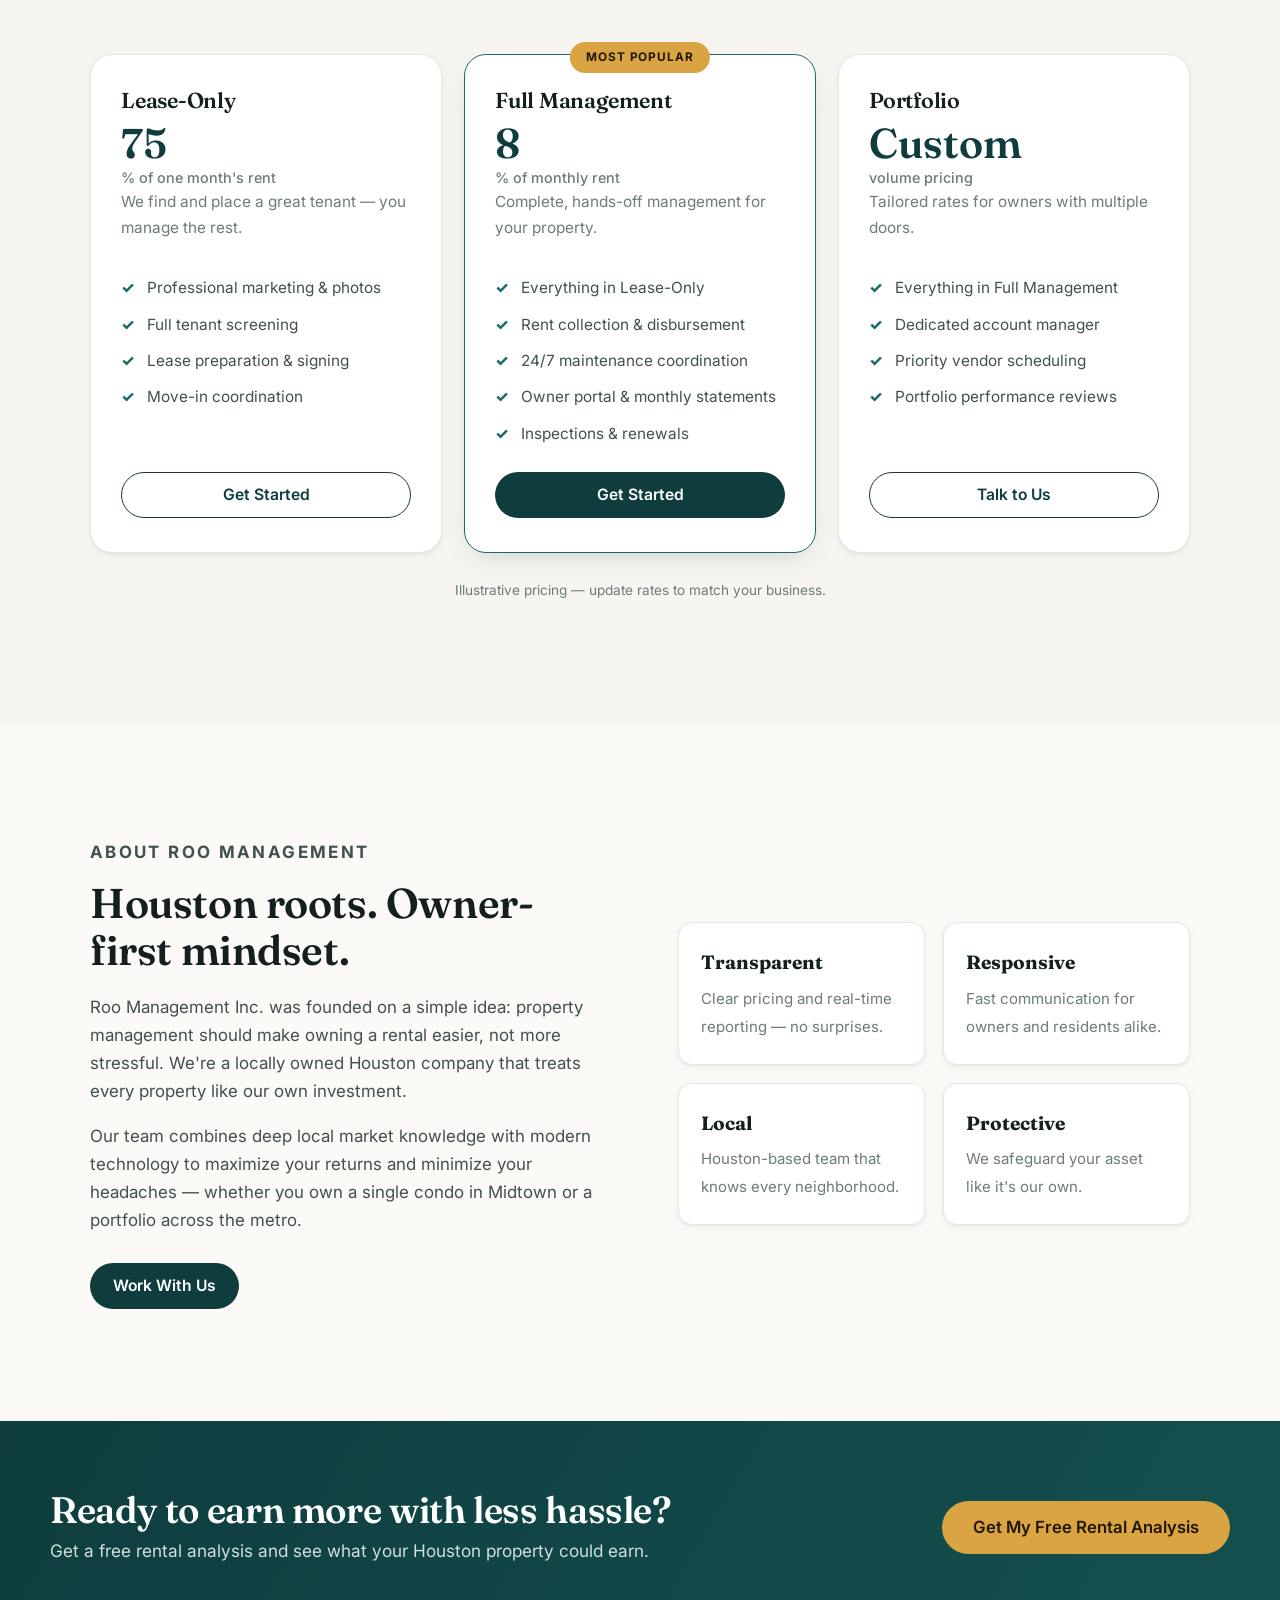
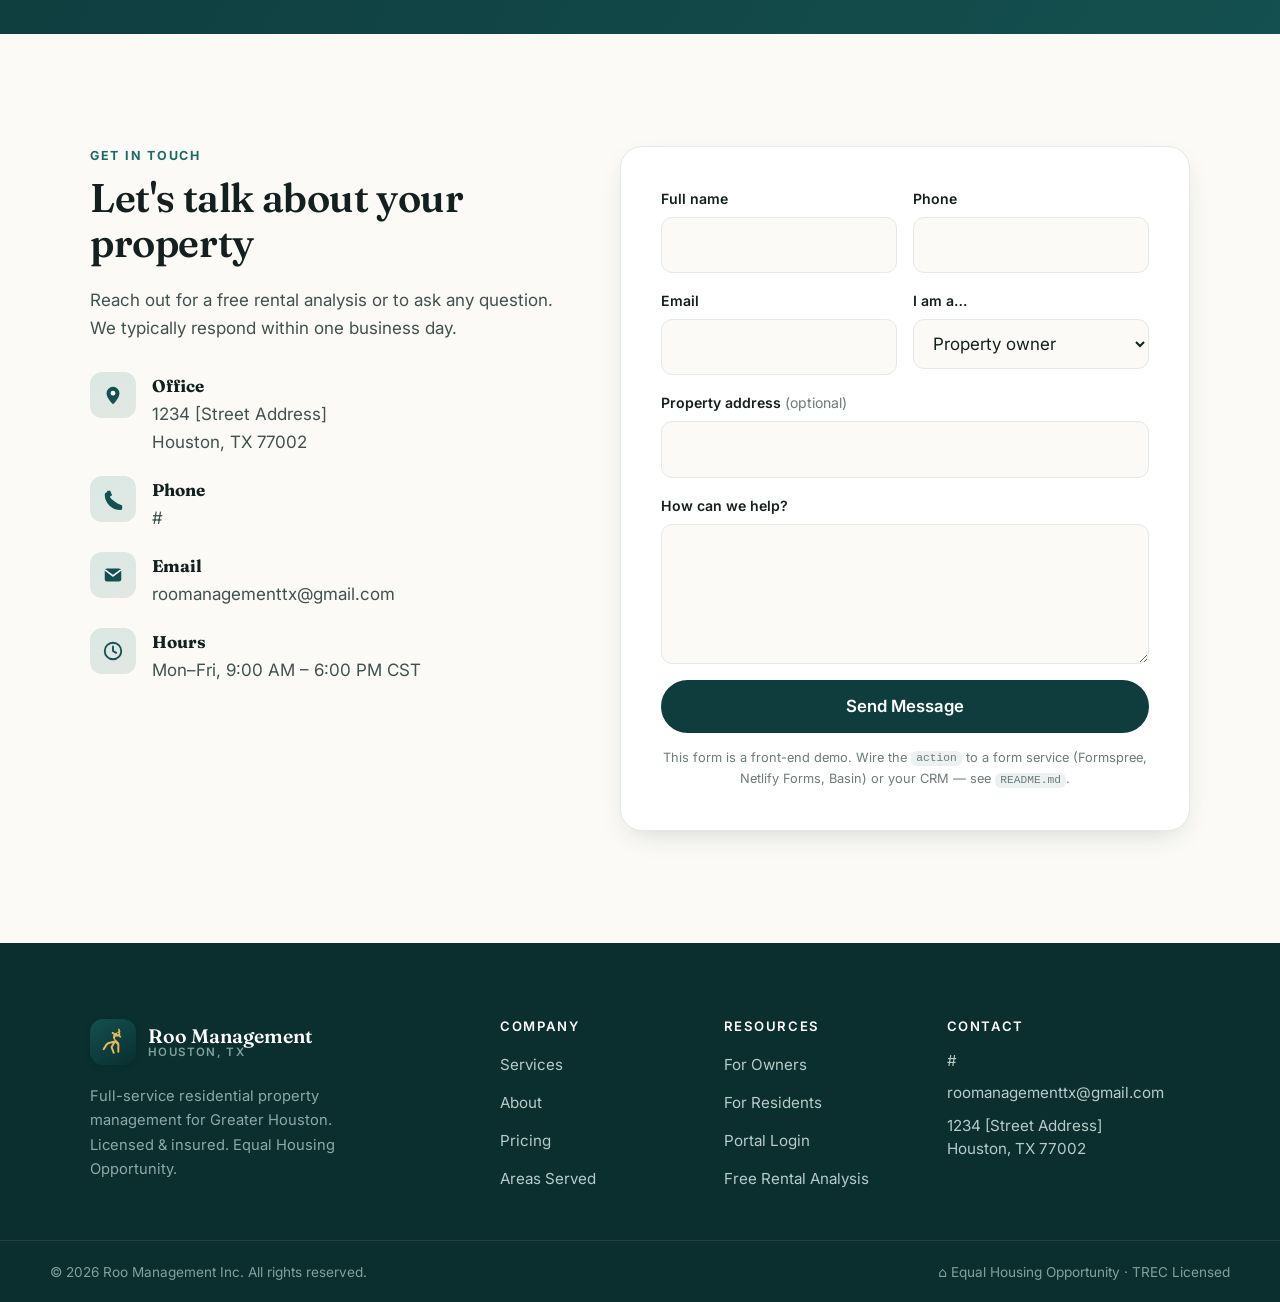
==== commit 68f4b1bf: "Remove 'Doors under management' stat; balance stats grid to 3 columns Co-Authored-By: Claude Opus 4." ====
--- a/roo-management-website/index.html
+++ b/roo-management-website/index.html
@@ -148,10 +148,6 @@
     <!-- ============ TRUST / STATS ============ -->
     <section class="stats" aria-label="Company at a glance">
       <div class="wrap stats__grid">
-        <div class="stat">
-          <span class="stat__num" data-count="12" data-suffix="">0</span>
-          <span class="stat__label">Doors under management</span>
-        </div>
         <div class="stat">
           <span class="stat__num" data-count="5" data-suffix=" yrs">0</span>
           <span class="stat__label">Serving Houston</span>
--- a/roo-management-website/css/styles.css
+++ b/roo-management-website/css/styles.css
@@ -201,7 +201,7 @@
 
 /* ---------- Stats ---------- */
 .stats { background: var(--teal-900); color: #eaf3f0; }
-.stats__grid { display: grid; grid-template-columns: repeat(4, 1fr); gap: 20px; padding: clamp(28px, 4vw, 44px) var(--gutter); text-align: center; }
+.stats__grid { display: grid; grid-template-columns: repeat(3, 1fr); gap: 20px; padding: clamp(28px, 4vw, 44px) var(--gutter); text-align: center; }
 .stat { padding: 8px; }
 .stat__num { display: block; font-family: var(--serif); font-weight: 600; font-size: clamp(2rem, 4vw, 2.9rem); color: var(--gold-400); line-height: 1; }
 .stat__label { display: block; margin-top: .55em; font-size: .9rem; color: #b7ccc7; letter-spacing: .02em; }
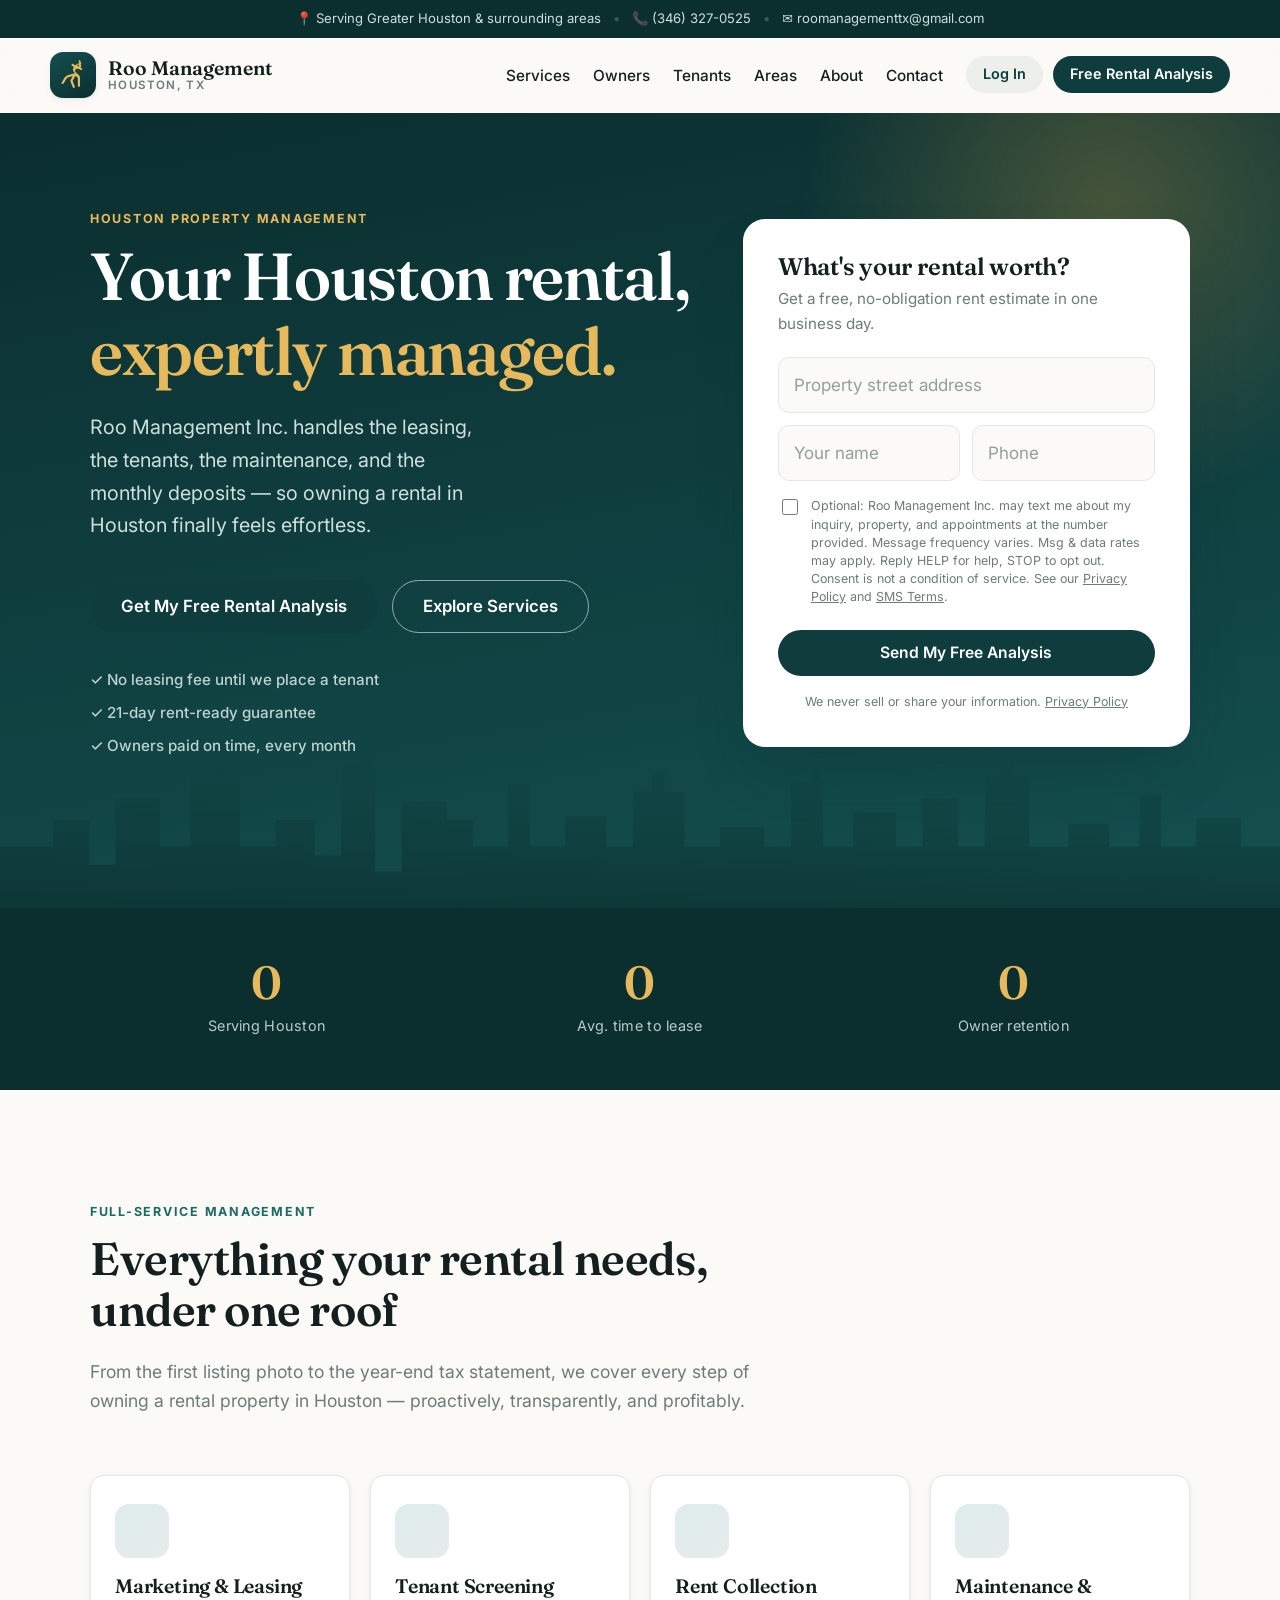
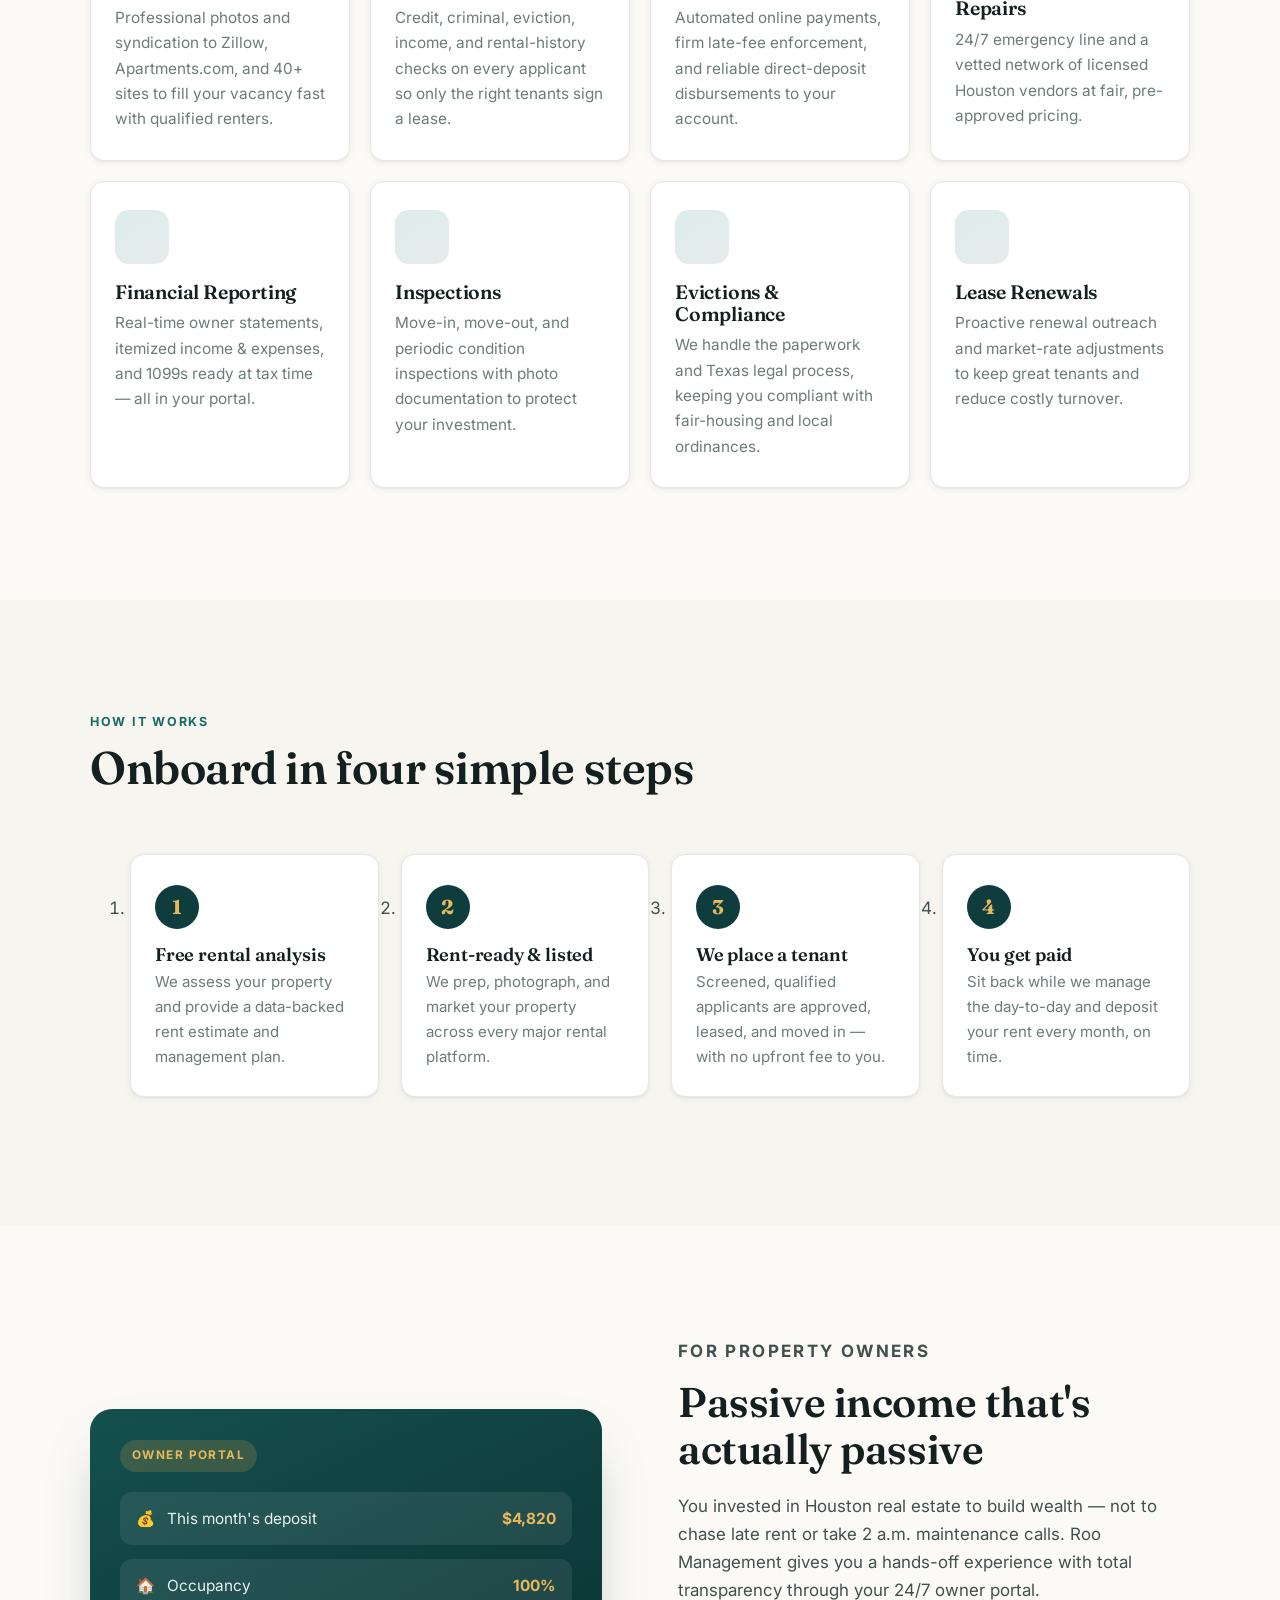
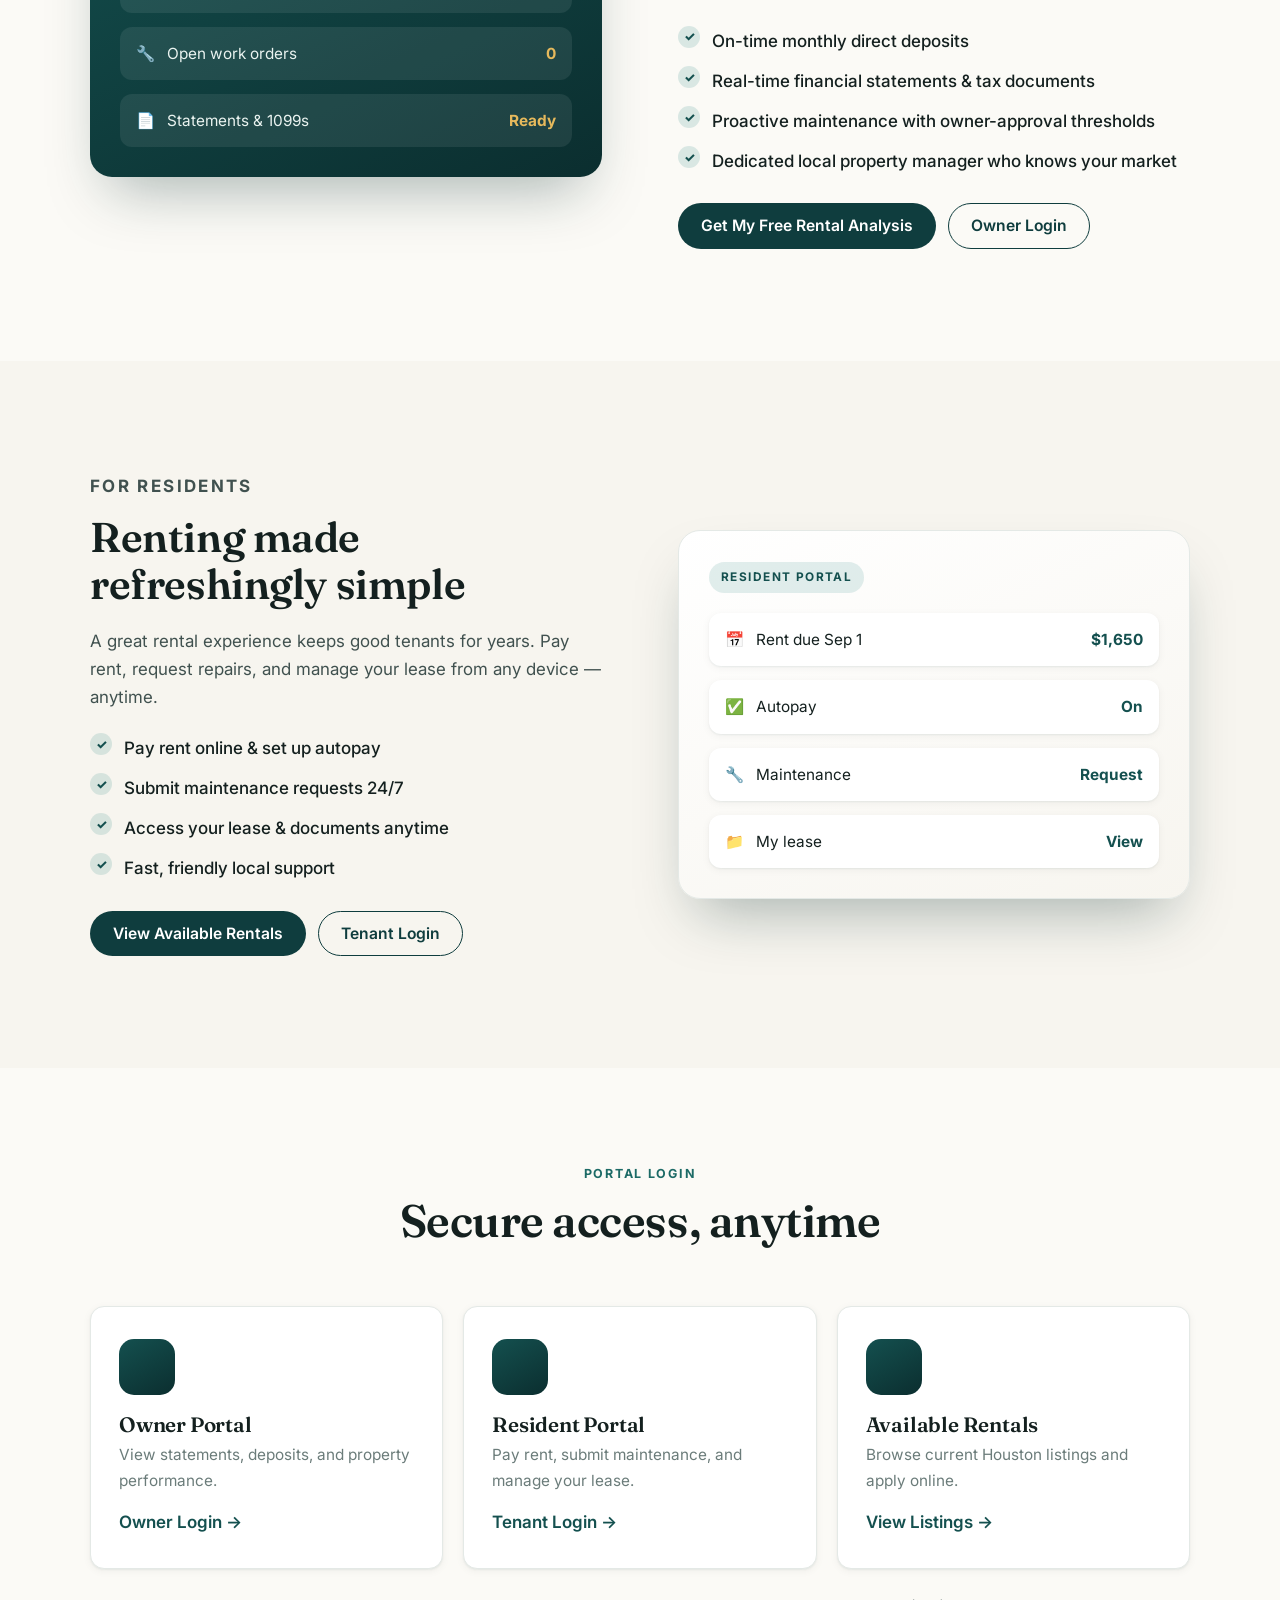
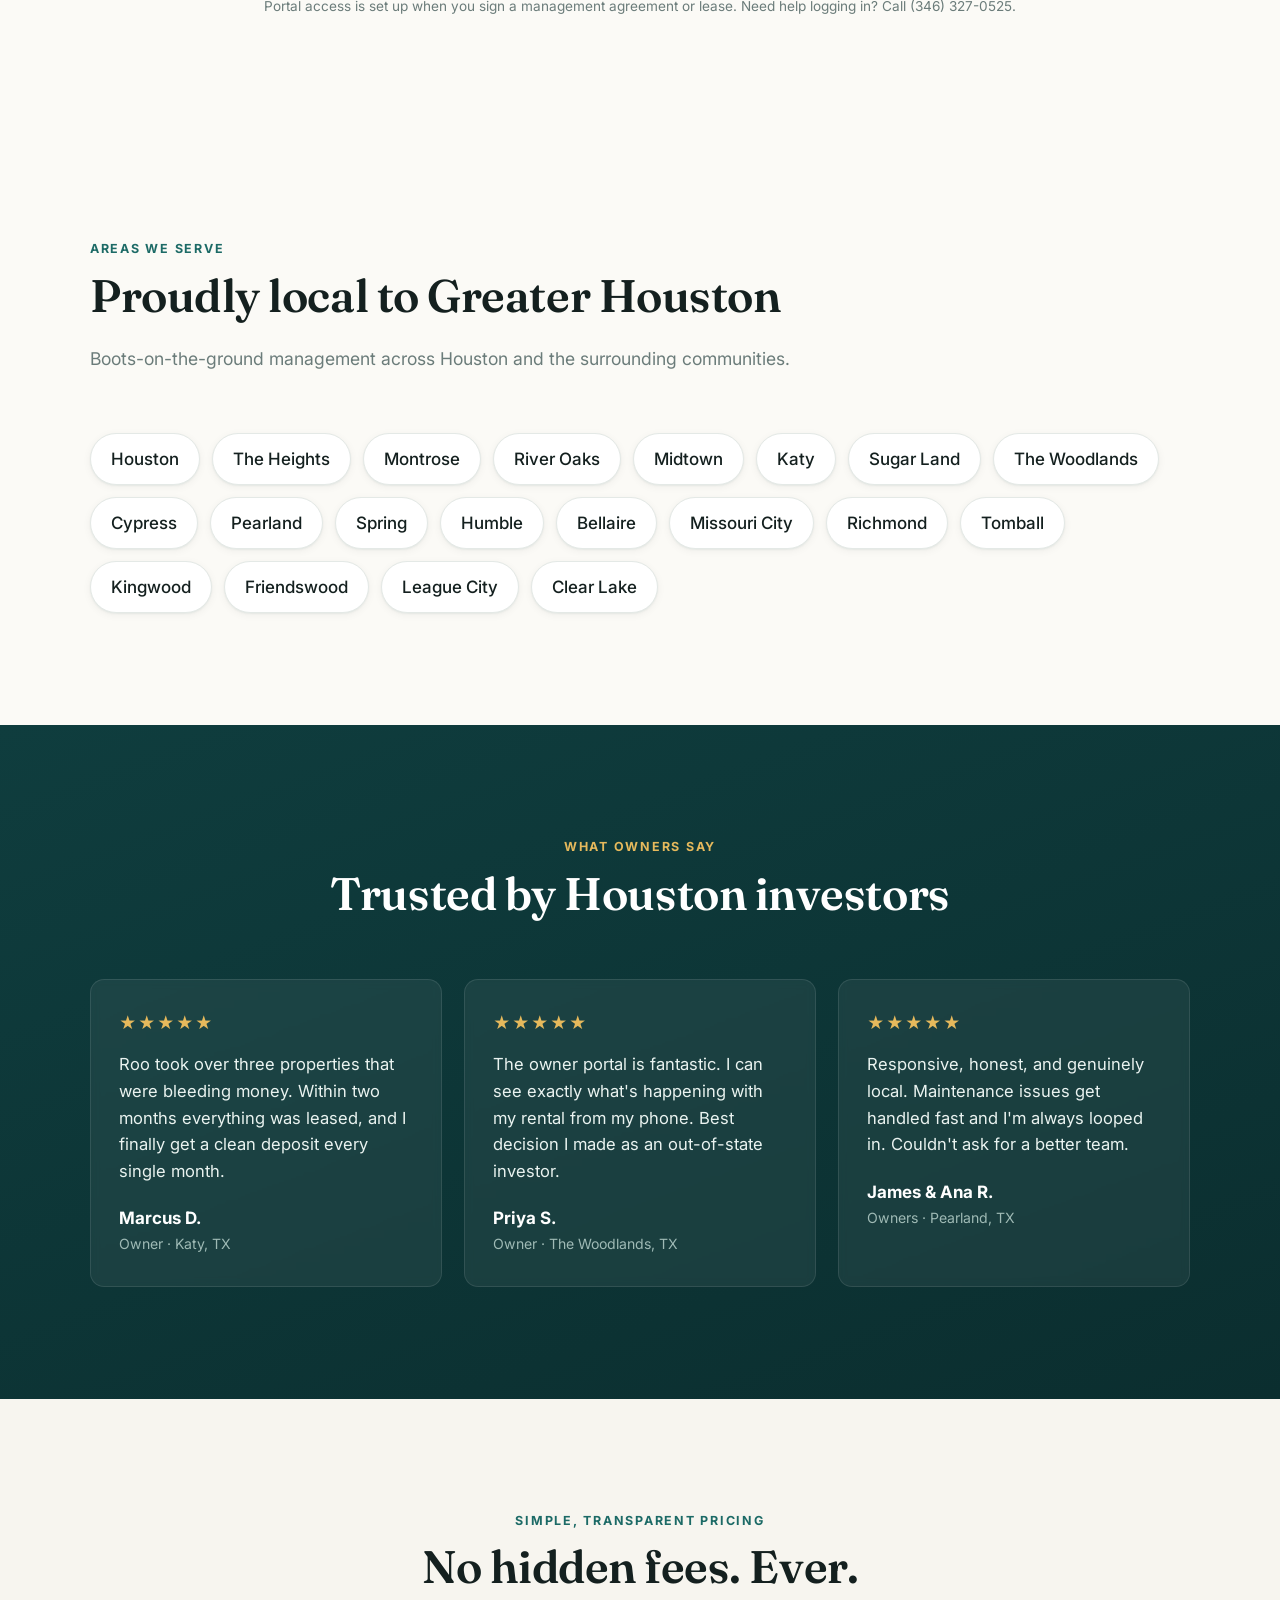
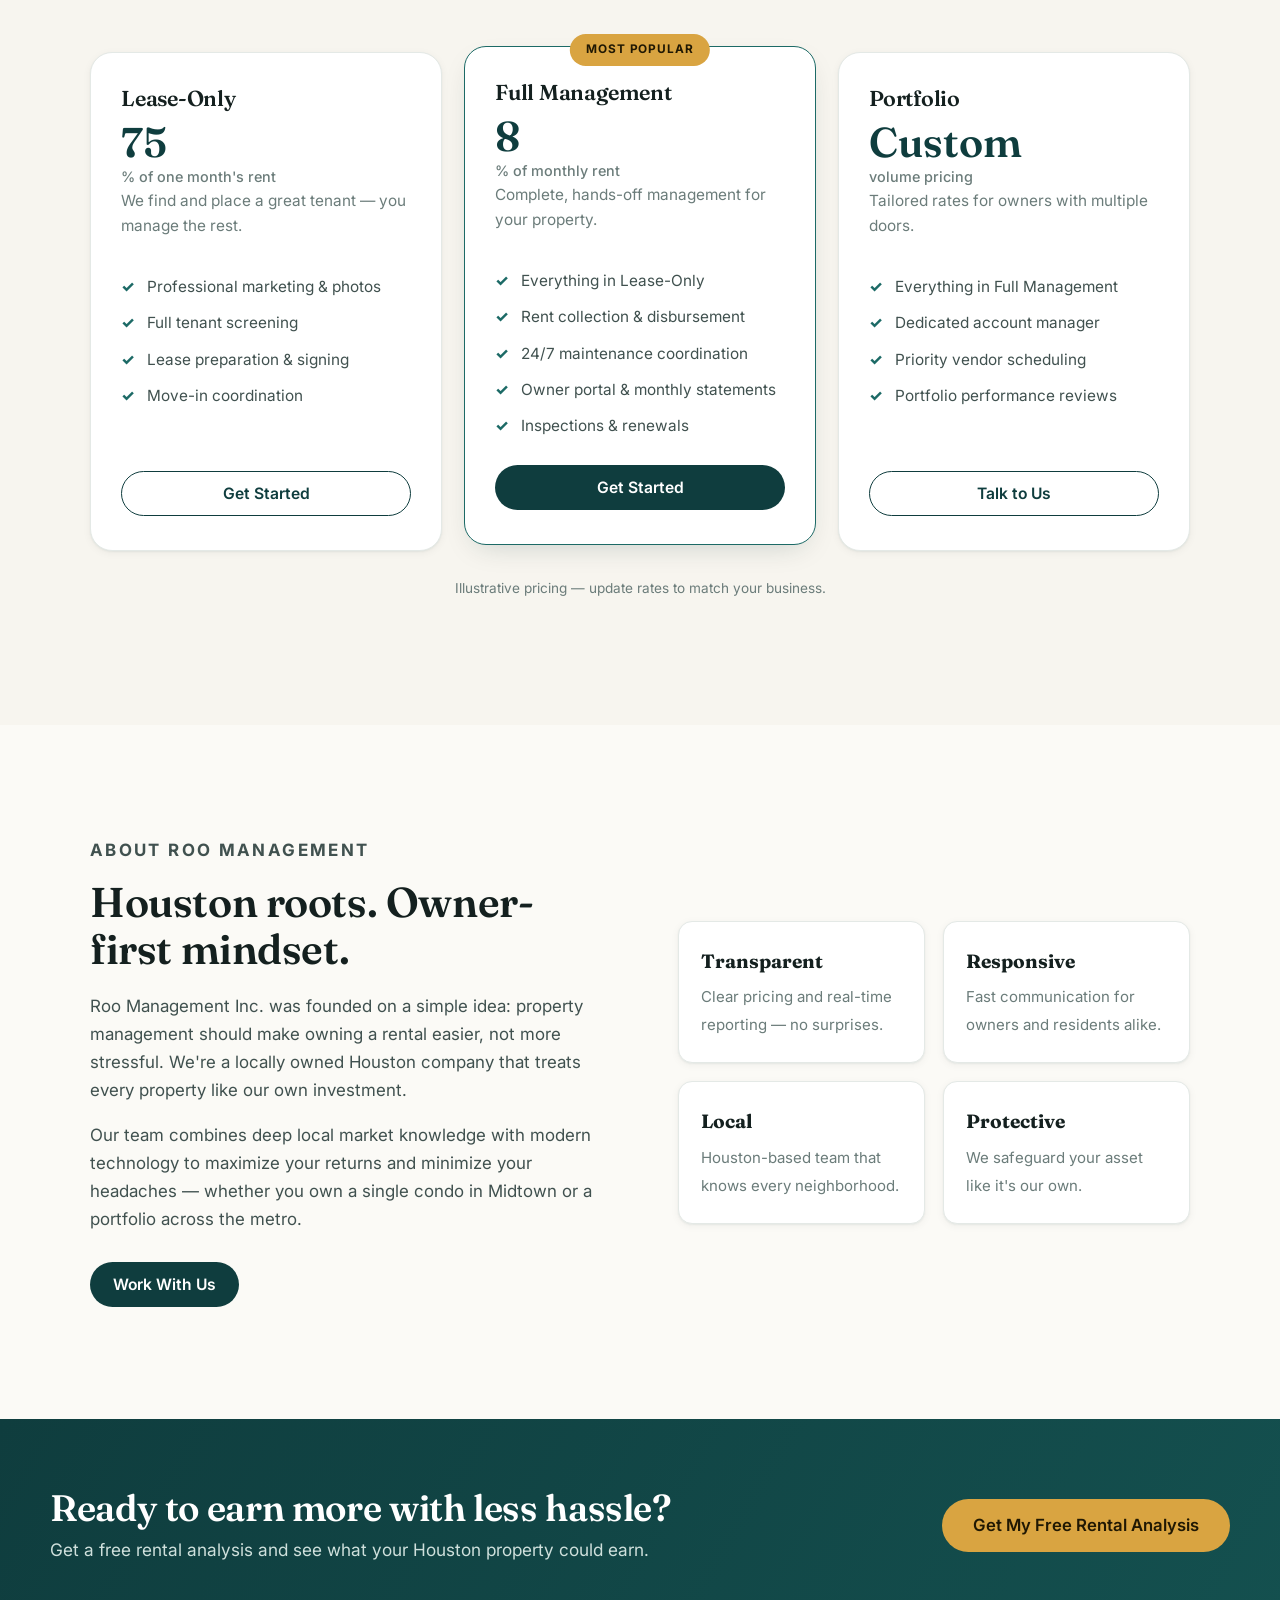
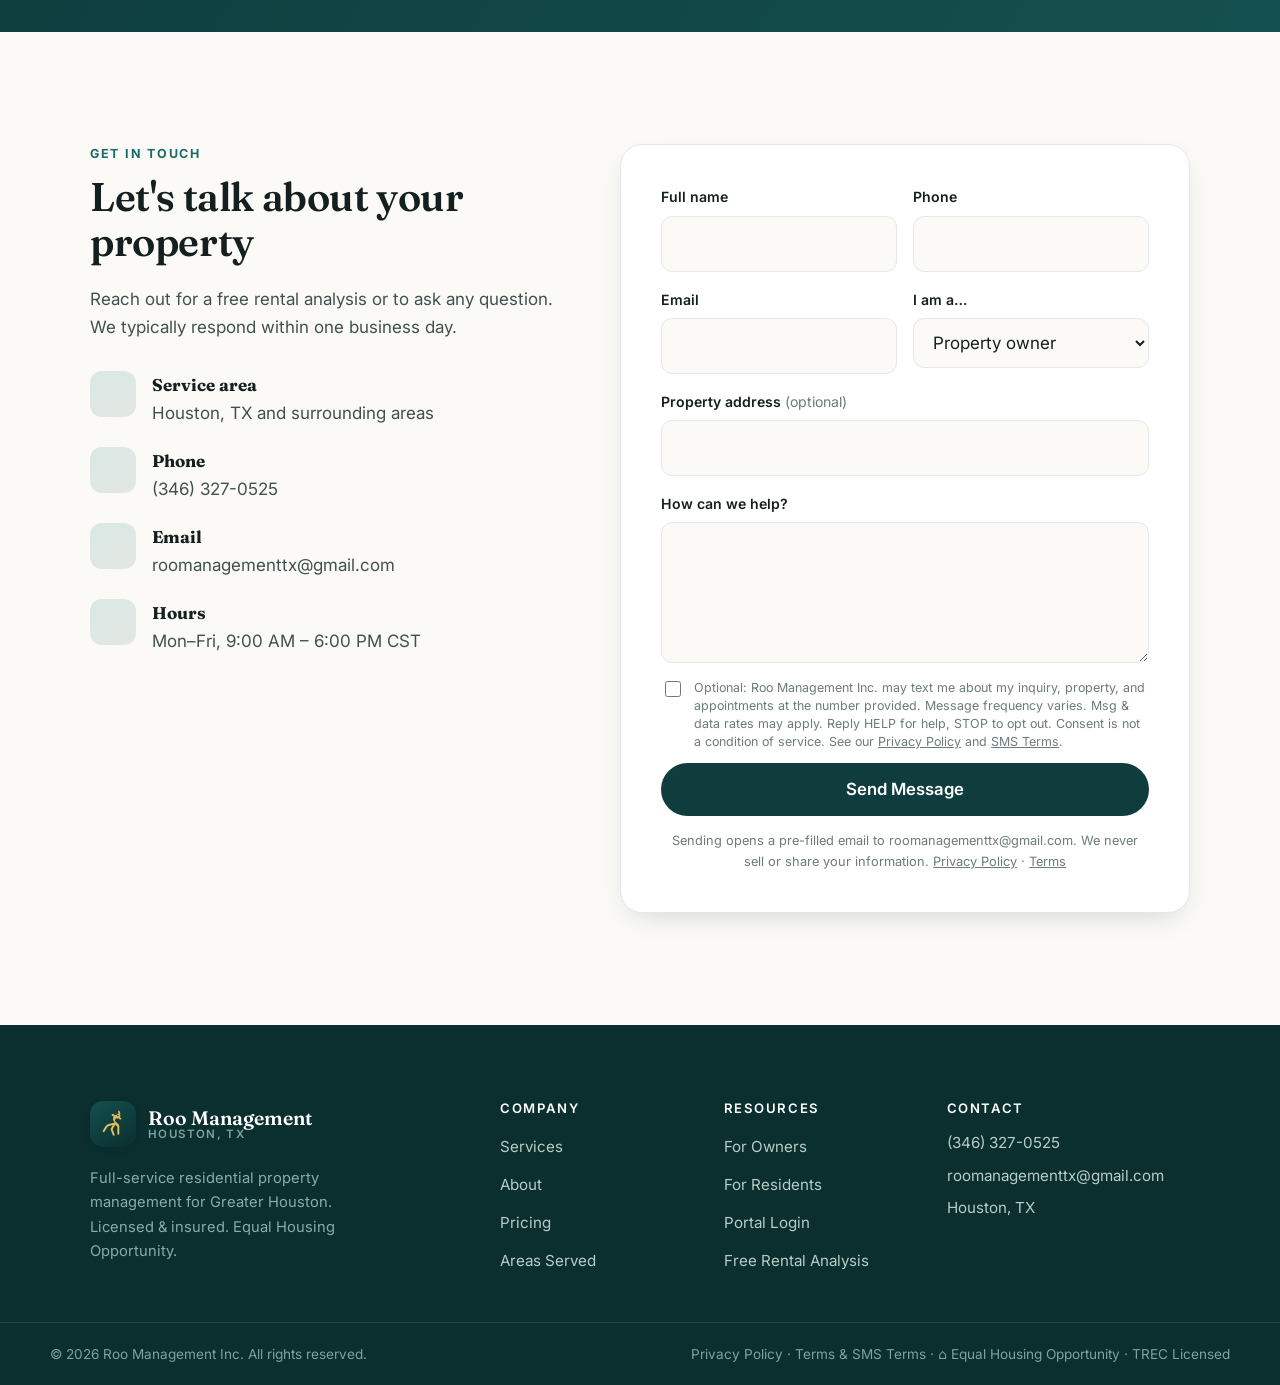
==== commit 613ac299: "Add privacy policy, SMS terms, and real contact details to Roo site Replace the placeholder phone an" ====
--- a/roo-management-website/index.html
+++ b/roo-management-website/index.html
@@ -32,13 +32,12 @@
     "areaServed": "Houston, Texas and surrounding areas",
     "address": {
       "@type": "PostalAddress",
-      "streetAddress": "1234 [Street Address]",
       "addressLocality": "Houston",
       "addressRegion": "TX",
-      "postalCode": "77002",
       "addressCountry": "US"
     },
-    "telephone": "#",
+    "telephone": "+1-346-327-0525",
+    "email": "roomanagementtx@gmail.com",
     "priceRange": "$$",
     "openingHours": "Mo-Fr 09:00-18:00"
   }
@@ -53,7 +52,7 @@
     <div class="wrap topbar__inner">
       <span class="topbar__item">📍 Serving Greater Houston &amp; surrounding areas</span>
       <span class="topbar__sep" aria-hidden="true">•</span>
-      <a class="topbar__item" href="tel:#">📞 #</a>
+      <a class="topbar__item" href="tel:+13463270525">📞 (346) 327-0525</a>
       <span class="topbar__sep" aria-hidden="true">•</span>
       <a class="topbar__item" href="mailto:roomanagementtx@gmail.com">✉ roomanagementtx@gmail.com</a>
     </div>
@@ -138,8 +137,12 @@
                 <input id="mf-phone" name="phone" type="tel" placeholder="Phone" autocomplete="tel" required />
               </div>
             </div>
+            <label class="consent" for="mf-sms">
+              <input id="mf-sms" name="sms_consent" type="checkbox" value="yes" />
+              <span>Optional: Roo Management Inc. may text me about my inquiry, property, and appointments at the number provided. Message frequency varies. Msg &amp; data rates may apply. Reply HELP for help, STOP to opt out. Consent is not a condition of service. See our <a href="privacy.html">Privacy Policy</a> and <a href="terms.html#sms">SMS Terms</a>.</span>
+            </label>
             <button class="btn btn--primary btn--block" type="submit">Send My Free Analysis</button>
-            <p class="mini-form__fineprint">We'll never share your information. No spam, ever.</p>
+            <p class="mini-form__fineprint">We never sell or share your information. <a href="privacy.html">Privacy Policy</a></p>
           </form>
         </div>
       </div>
@@ -305,7 +308,7 @@
             <li>Fast, friendly local support</li>
           </ul>
           <div class="split__actions">
-            <a class="btn btn--primary" href="#listings">View Available Rentals</a>
+            <a class="btn btn--primary" href="#contact">View Available Rentals</a>
             <a class="btn btn--outline" href="#portals">Tenant Login</a>
           </div>
         </div>
@@ -343,7 +346,7 @@
             <p>Pay rent, submit maintenance, and manage your lease.</p>
             <span class="portal-card__link">Tenant Login →</span>
           </a>
-          <a class="portal-card" href="#listings">
+          <a class="portal-card" href="#contact">
             <span class="portal-card__icon" data-icon="search"></span>
             <h3>Available Rentals</h3>
             <p>Browse current Houston listings and apply online.</p>
@@ -351,8 +354,7 @@
           </a>
         </div>
         <p class="portals__note">
-          Portal links are placeholders — connect them to your management software (AppFolio,
-          Buildium, Rentvine, etc.) in <code>index.html</code>.
+          Portal access is set up when you sign a management agreement or lease. Need help logging in? Call (346) 327-0525.
         </p>
       </div>
     </section>
@@ -518,8 +520,8 @@
           <h2 id="contact-title">Let's talk about your property</h2>
           <p>Reach out for a free rental analysis or to ask any question. We typically respond within one business day.</p>
           <ul class="contact__list">
-            <li><span class="contact__ic" data-icon="pin"></span><div><strong>Office</strong>1234 [Street Address]<br />Houston, TX 77002</div></li>
-            <li><span class="contact__ic" data-icon="phone"></span><div><strong>Phone</strong><a href="tel:#">#</a></div></li>
+            <li><span class="contact__ic" data-icon="pin"></span><div><strong>Service area</strong>Houston, TX and surrounding areas</div></li>
+            <li><span class="contact__ic" data-icon="phone"></span><div><strong>Phone</strong><a href="tel:+13463270525">(346) 327-0525</a></div></li>
             <li><span class="contact__ic" data-icon="mail"></span><div><strong>Email</strong><a href="mailto:roomanagementtx@gmail.com">roomanagementtx@gmail.com</a></div></li>
             <li><span class="contact__ic" data-icon="clock"></span><div><strong>Hours</strong>Mon–Fri, 9:00 AM – 6:00 PM CST</div></li>
           </ul>
@@ -560,11 +562,15 @@
               <label for="c-message">How can we help?</label>
               <textarea id="c-message" name="message" rows="4" required></textarea>
             </div>
+            <label class="consent" for="c-sms">
+              <input id="c-sms" name="sms_consent" type="checkbox" value="yes" />
+              <span>Optional: Roo Management Inc. may text me about my inquiry, property, and appointments at the number provided. Message frequency varies. Msg &amp; data rates may apply. Reply HELP for help, STOP to opt out. Consent is not a condition of service. See our <a href="privacy.html">Privacy Policy</a> and <a href="terms.html#sms">SMS Terms</a>.</span>
+            </label>
             <button class="btn btn--primary btn--block btn--lg" type="submit">Send Message</button>
             <p class="form__status" data-status hidden></p>
             <p class="form__fineprint">
-              This form is a front-end demo. Wire the <code>action</code> to a form service
-              (Formspree, Netlify Forms, Basin) or your CRM — see <code>README.md</code>.
+              Sending opens a pre-filled email to roomanagementtx@gmail.com. We never sell or share your
+              information. <a href="privacy.html">Privacy Policy</a> · <a href="terms.html">Terms</a>
             </p>
           </form>
         </div>
@@ -611,16 +617,16 @@
       <div class="footer__col footer__contact">
         <h3>Contact</h3>
         <ul>
-          <li><a href="tel:#">#</a></li>
+          <li><a href="tel:+13463270525">(346) 327-0525</a></li>
           <li><a href="mailto:roomanagementtx@gmail.com">roomanagementtx@gmail.com</a></li>
-          <li>1234 [Street Address]<br />Houston, TX 77002</li>
+          <li>Houston, TX</li>
         </ul>
       </div>
     </div>
     <div class="footer__bar">
       <div class="wrap footer__bar-inner">
         <p>© <span data-year>2026</span> Roo Management Inc. All rights reserved.</p>
-        <p class="footer__legal"><span aria-hidden="true">⌂</span> Equal Housing Opportunity · TREC Licensed</p>
+        <p class="footer__legal"><a href="privacy.html">Privacy Policy</a> · <a href="terms.html">Terms &amp; SMS Terms</a> · <span aria-hidden="true">⌂</span> Equal Housing Opportunity · TREC Licensed</p>
       </div>
     </div>
   </footer>
--- a/roo-management-website/css/styles.css
+++ b/roo-management-website/css/styles.css
@@ -354,6 +354,10 @@
 .field label { font-size: .88rem; font-weight: 600; color: var(--ink); margin-bottom: 7px; }
 .form textarea { resize: vertical; min-height: 110px; }
 .form__fineprint { font-size: .8rem; color: var(--muted); margin: 14px 0 0; text-align: center; }
+.consent { display: flex; gap: 10px; align-items: flex-start; font-size: .78rem; line-height: 1.45; color: var(--muted); margin: 4px 0 12px; text-align: left; font-weight: 400; }
+.consent input { flex: none; width: 16px; height: 16px; margin-top: 2px; accent-color: var(--teal-800); }
+.consent a, .form__fineprint a, .mini-form__fineprint a { color: inherit; text-decoration: underline; }
+.footer__legal a { color: inherit; }
 .form__status { margin-top: 14px; padding: 12px 16px; border-radius: 10px; font-size: .92rem; font-weight: 500; }
 .form__status.is-success { background: rgba(43,138,131,.12); color: var(--teal-800); }
 .form__status.is-error { background: #fdecec; color: #a5352f; }
@@ -437,3 +441,14 @@
   .topbar__inner { font-size: .76rem; gap: 8px; }
   .cta-band__inner { flex-direction: column; align-items: flex-start; }
 }
+
+/* ---------- Legal pages ---------- */
+.legal-top { padding: 18px 0; border-bottom: 1px solid #e3ebe8; }
+.legal-top a { font-weight: 600; text-decoration: none; }
+.legal { max-width: 760px; }
+.legal h1 { font-size: clamp(2rem, 4vw, 2.8rem); margin-bottom: .2em; }
+.legal h2 { font-size: 1.35rem; margin: 2em 0 .5em; }
+.legal p, .legal li { line-height: 1.65; }
+.legal ul { list-style: disc; padding-left: 1.4em; }
+.legal li { margin-bottom: .4em; }
+.legal .updated { color: var(--muted); }
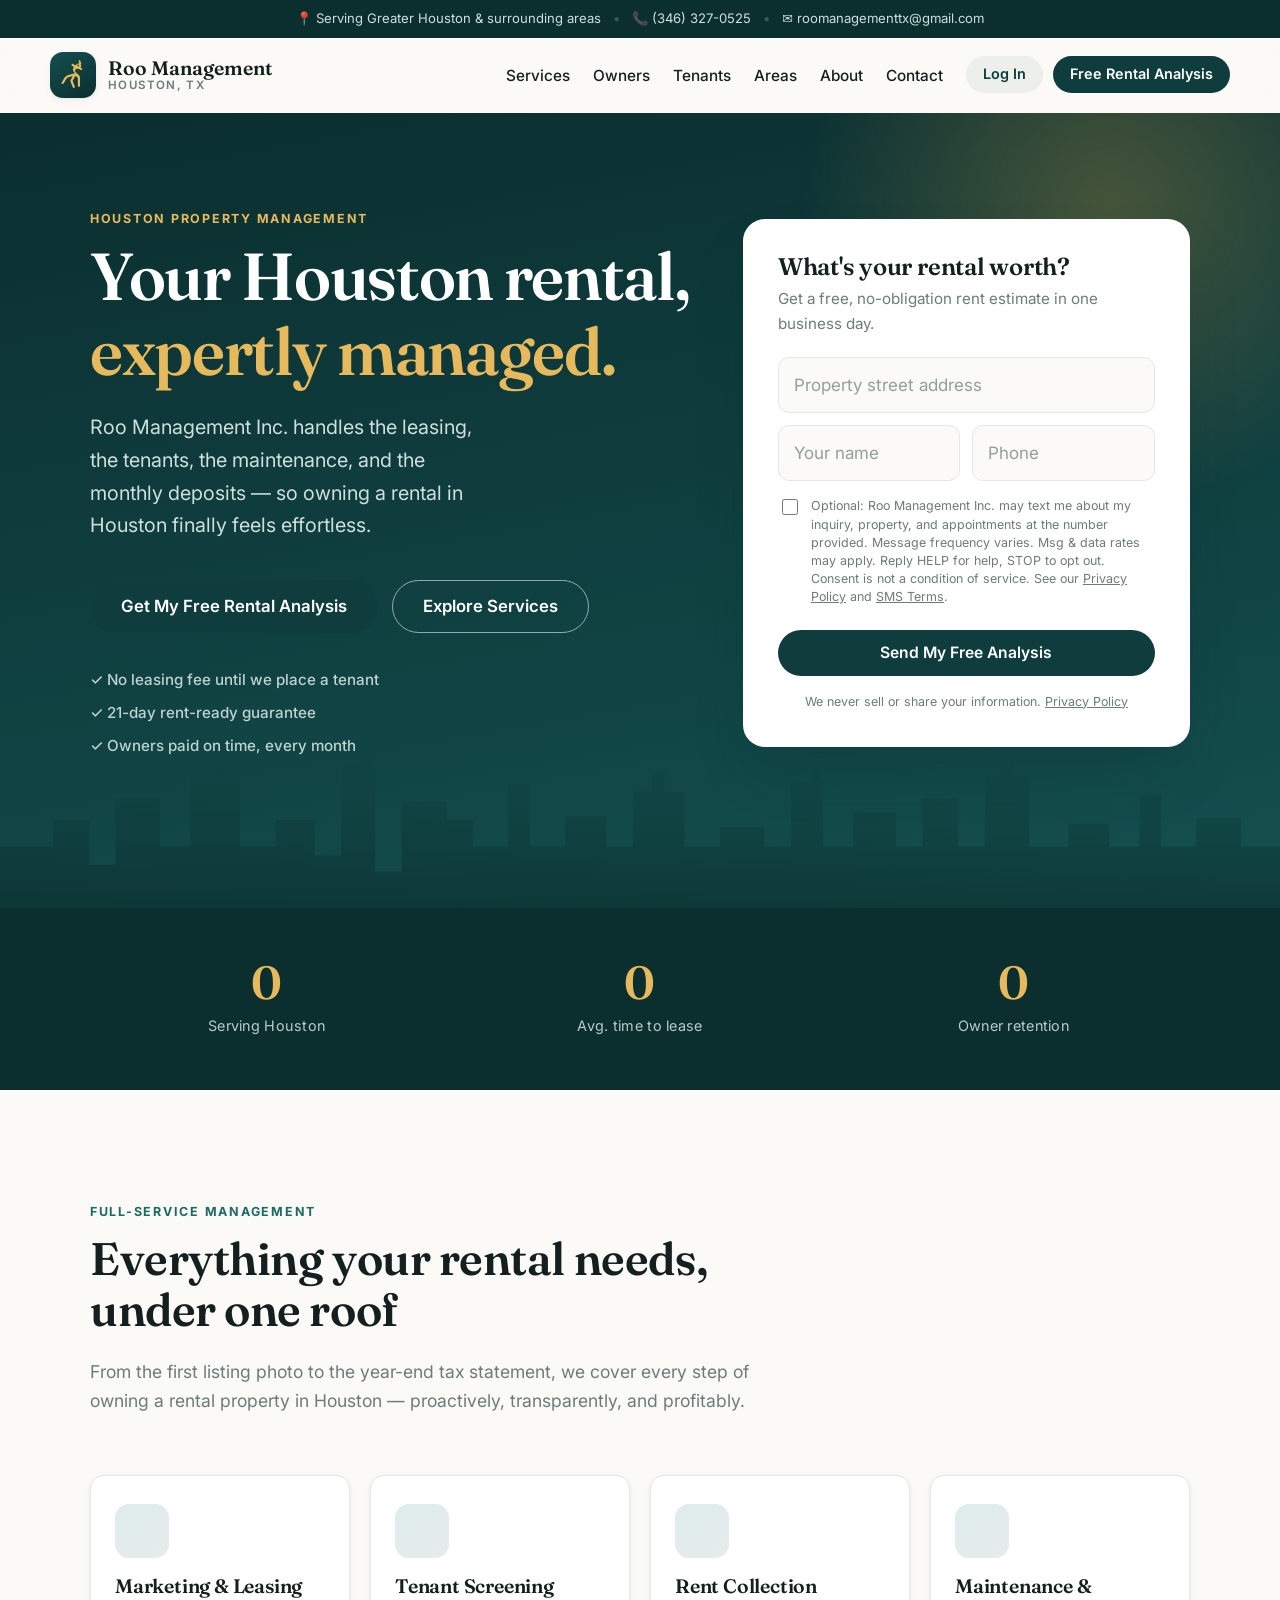
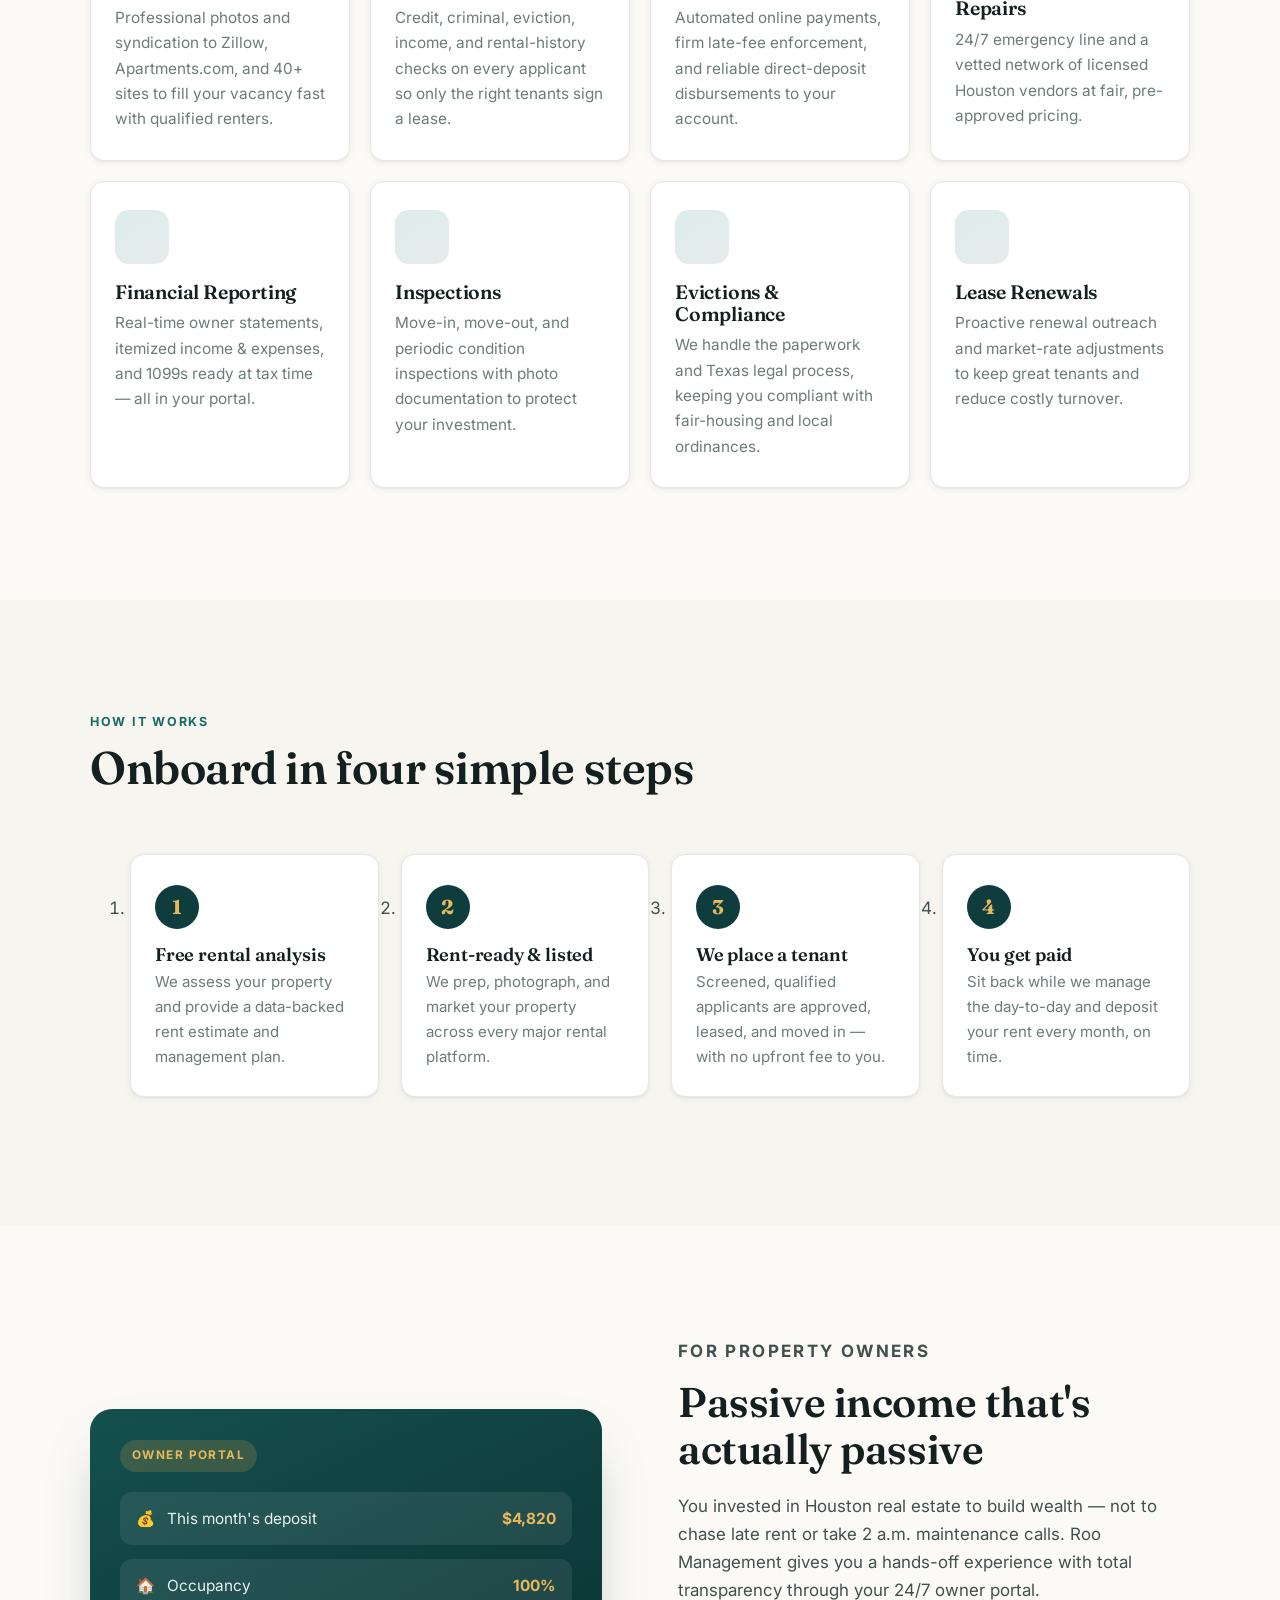
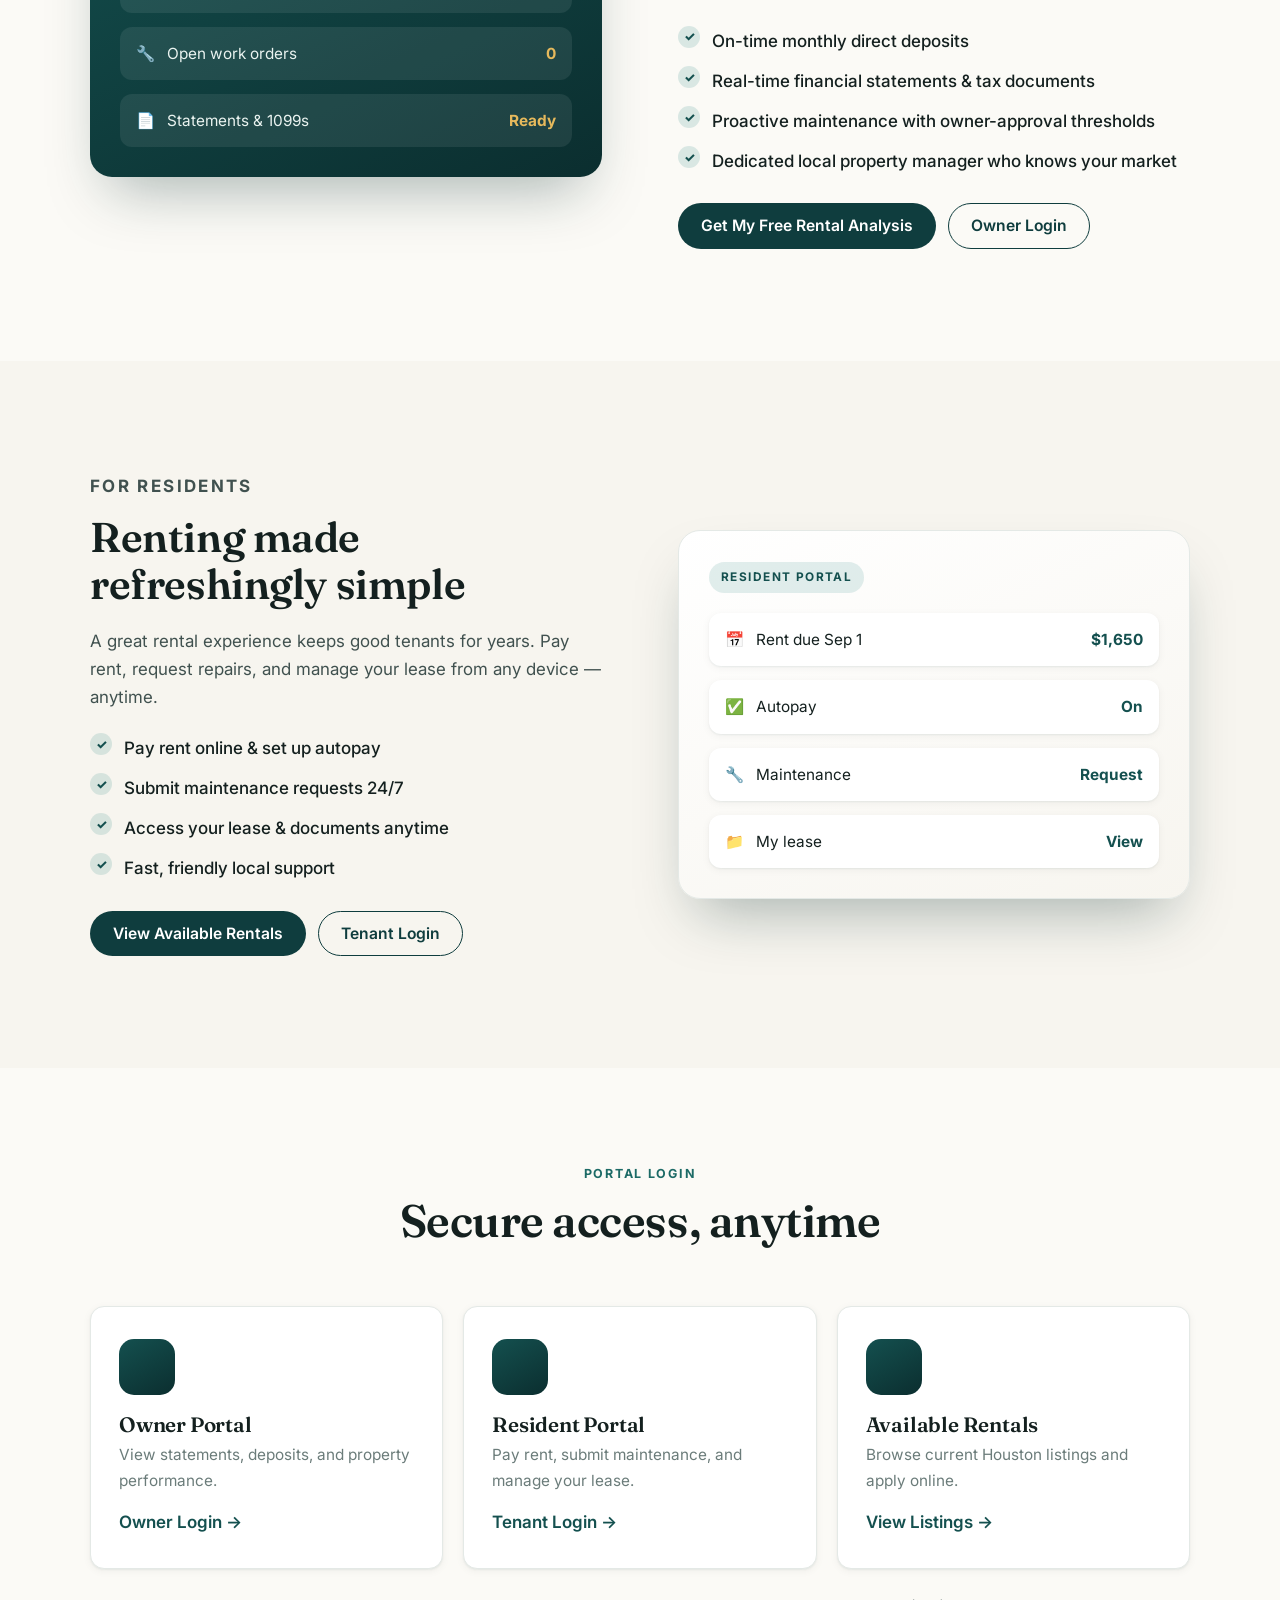
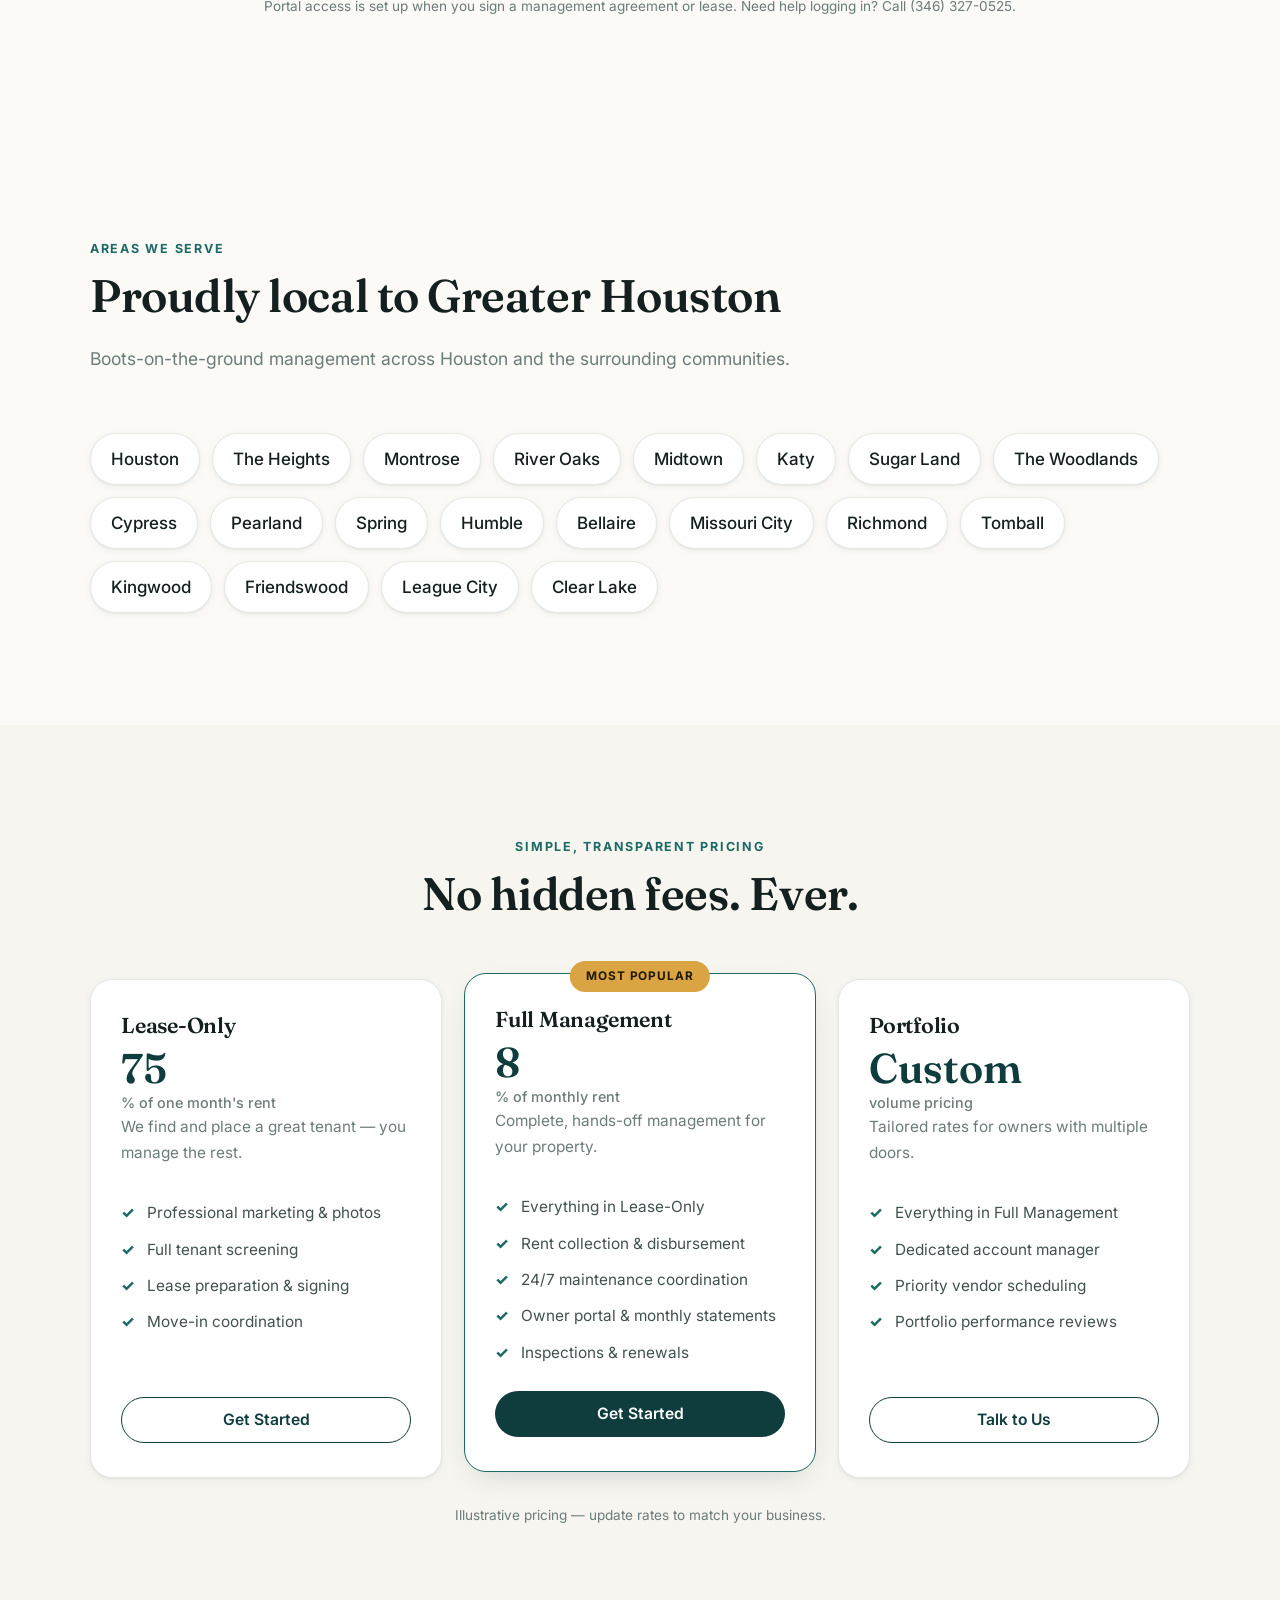
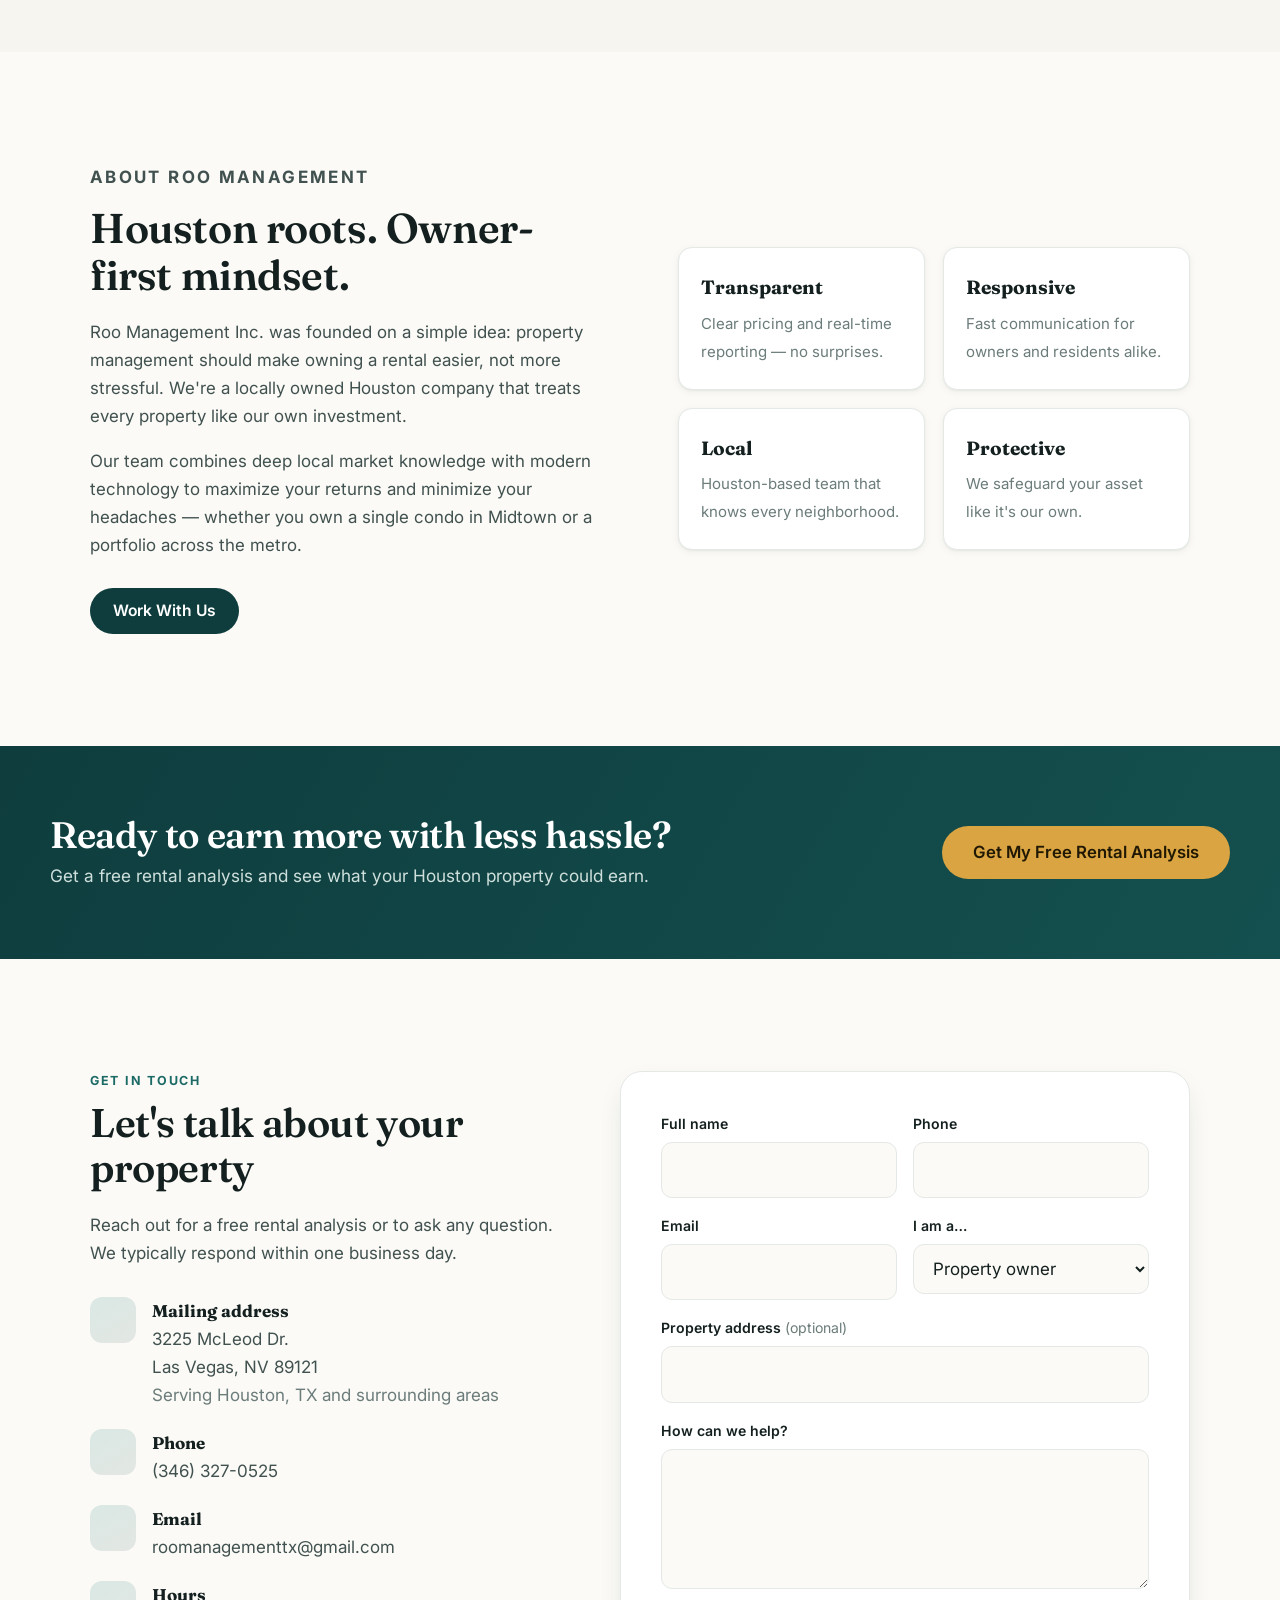
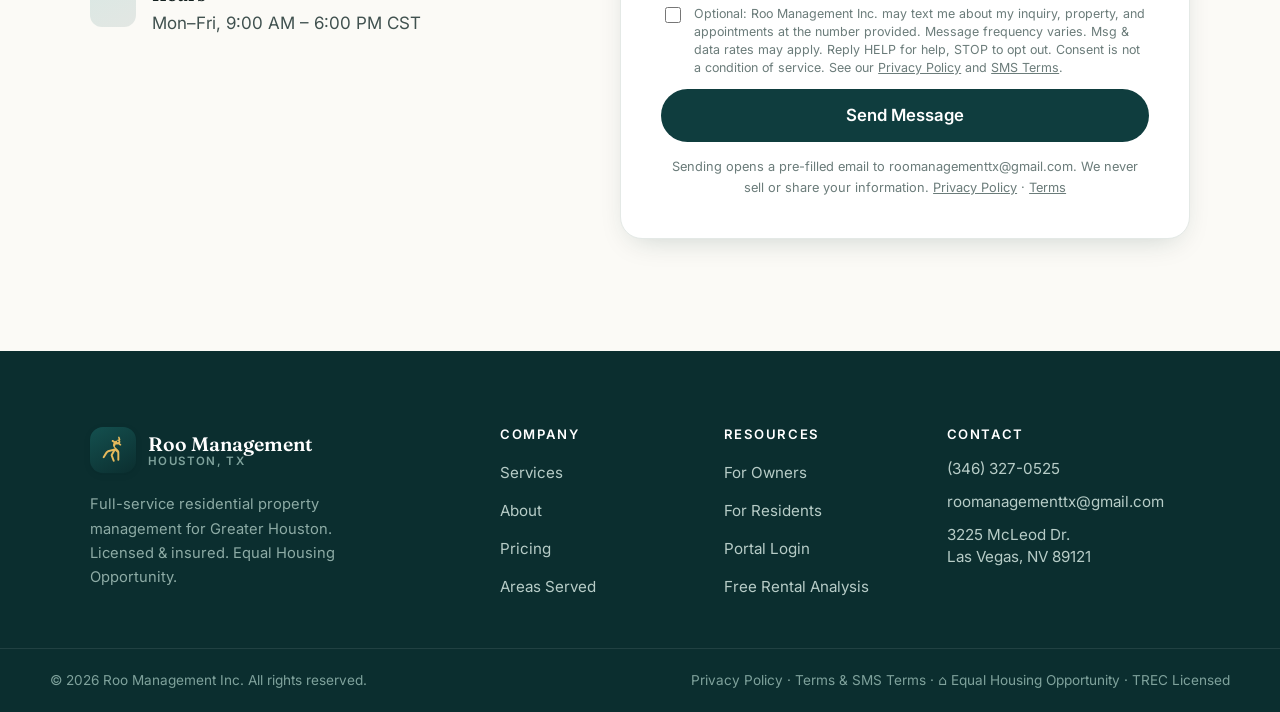
==== commit 7f4add81: "Add mailing address and remove testimonials from Roo site Use the 3225 McLeod Dr., Las Vegas mailing" ====
--- a/roo-management-website/index.html
+++ b/roo-management-website/index.html
@@ -32,8 +32,10 @@
     "areaServed": "Houston, Texas and surrounding areas",
     "address": {
       "@type": "PostalAddress",
-      "addressLocality": "Houston",
-      "addressRegion": "TX",
+      "streetAddress": "3225 McLeod Dr.",
+      "addressLocality": "Las Vegas",
+      "addressRegion": "NV",
+      "postalCode": "89121",
       "addressCountry": "US"
     },
     "telephone": "+1-346-327-0525",
@@ -392,32 +394,6 @@
       </div>
     </section>
 
-    <!-- ============ TESTIMONIALS ============ -->
-    <section class="section section--dark" id="testimonials" aria-labelledby="testimonials-title">
-      <div class="wrap">
-        <div class="section__head section__head--center">
-          <p class="eyebrow eyebrow--light">What Owners Say</p>
-          <h2 id="testimonials-title">Trusted by Houston investors</h2>
-        </div>
-        <div class="quotes">
-          <figure class="quote">
-            <div class="quote__stars" aria-label="5 out of 5 stars">★★★★★</div>
-            <blockquote>Roo took over three properties that were bleeding money. Within two months everything was leased, and I finally get a clean deposit every single month.</blockquote>
-            <figcaption><strong>Marcus D.</strong><span>Owner · Katy, TX</span></figcaption>
-          </figure>
-          <figure class="quote">
-            <div class="quote__stars" aria-label="5 out of 5 stars">★★★★★</div>
-            <blockquote>The owner portal is fantastic. I can see exactly what's happening with my rental from my phone. Best decision I made as an out-of-state investor.</blockquote>
-            <figcaption><strong>Priya S.</strong><span>Owner · The Woodlands, TX</span></figcaption>
-          </figure>
-          <figure class="quote">
-            <div class="quote__stars" aria-label="5 out of 5 stars">★★★★★</div>
-            <blockquote>Responsive, honest, and genuinely local. Maintenance issues get handled fast and I'm always looped in. Couldn't ask for a better team.</blockquote>
-            <figcaption><strong>James &amp; Ana R.</strong><span>Owners · Pearland, TX</span></figcaption>
-          </figure>
-        </div>
-      </div>
-    </section>
 
     <!-- ============ PRICING ============ -->
     <section class="section section--tint" id="pricing" aria-labelledby="pricing-title">
@@ -520,7 +496,7 @@
           <h2 id="contact-title">Let's talk about your property</h2>
           <p>Reach out for a free rental analysis or to ask any question. We typically respond within one business day.</p>
           <ul class="contact__list">
-            <li><span class="contact__ic" data-icon="pin"></span><div><strong>Service area</strong>Houston, TX and surrounding areas</div></li>
+            <li><span class="contact__ic" data-icon="pin"></span><div><strong>Mailing address</strong>3225 McLeod Dr.<br />Las Vegas, NV 89121<br /><span class="muted">Serving Houston, TX and surrounding areas</span></div></li>
             <li><span class="contact__ic" data-icon="phone"></span><div><strong>Phone</strong><a href="tel:+13463270525">(346) 327-0525</a></div></li>
             <li><span class="contact__ic" data-icon="mail"></span><div><strong>Email</strong><a href="mailto:roomanagementtx@gmail.com">roomanagementtx@gmail.com</a></div></li>
             <li><span class="contact__ic" data-icon="clock"></span><div><strong>Hours</strong>Mon–Fri, 9:00 AM – 6:00 PM CST</div></li>
@@ -619,7 +595,7 @@
         <ul>
           <li><a href="tel:+13463270525">(346) 327-0525</a></li>
           <li><a href="mailto:roomanagementtx@gmail.com">roomanagementtx@gmail.com</a></li>
-          <li>Houston, TX</li>
+          <li>3225 McLeod Dr.<br />Las Vegas, NV 89121</li>
         </ul>
       </div>
     </div>
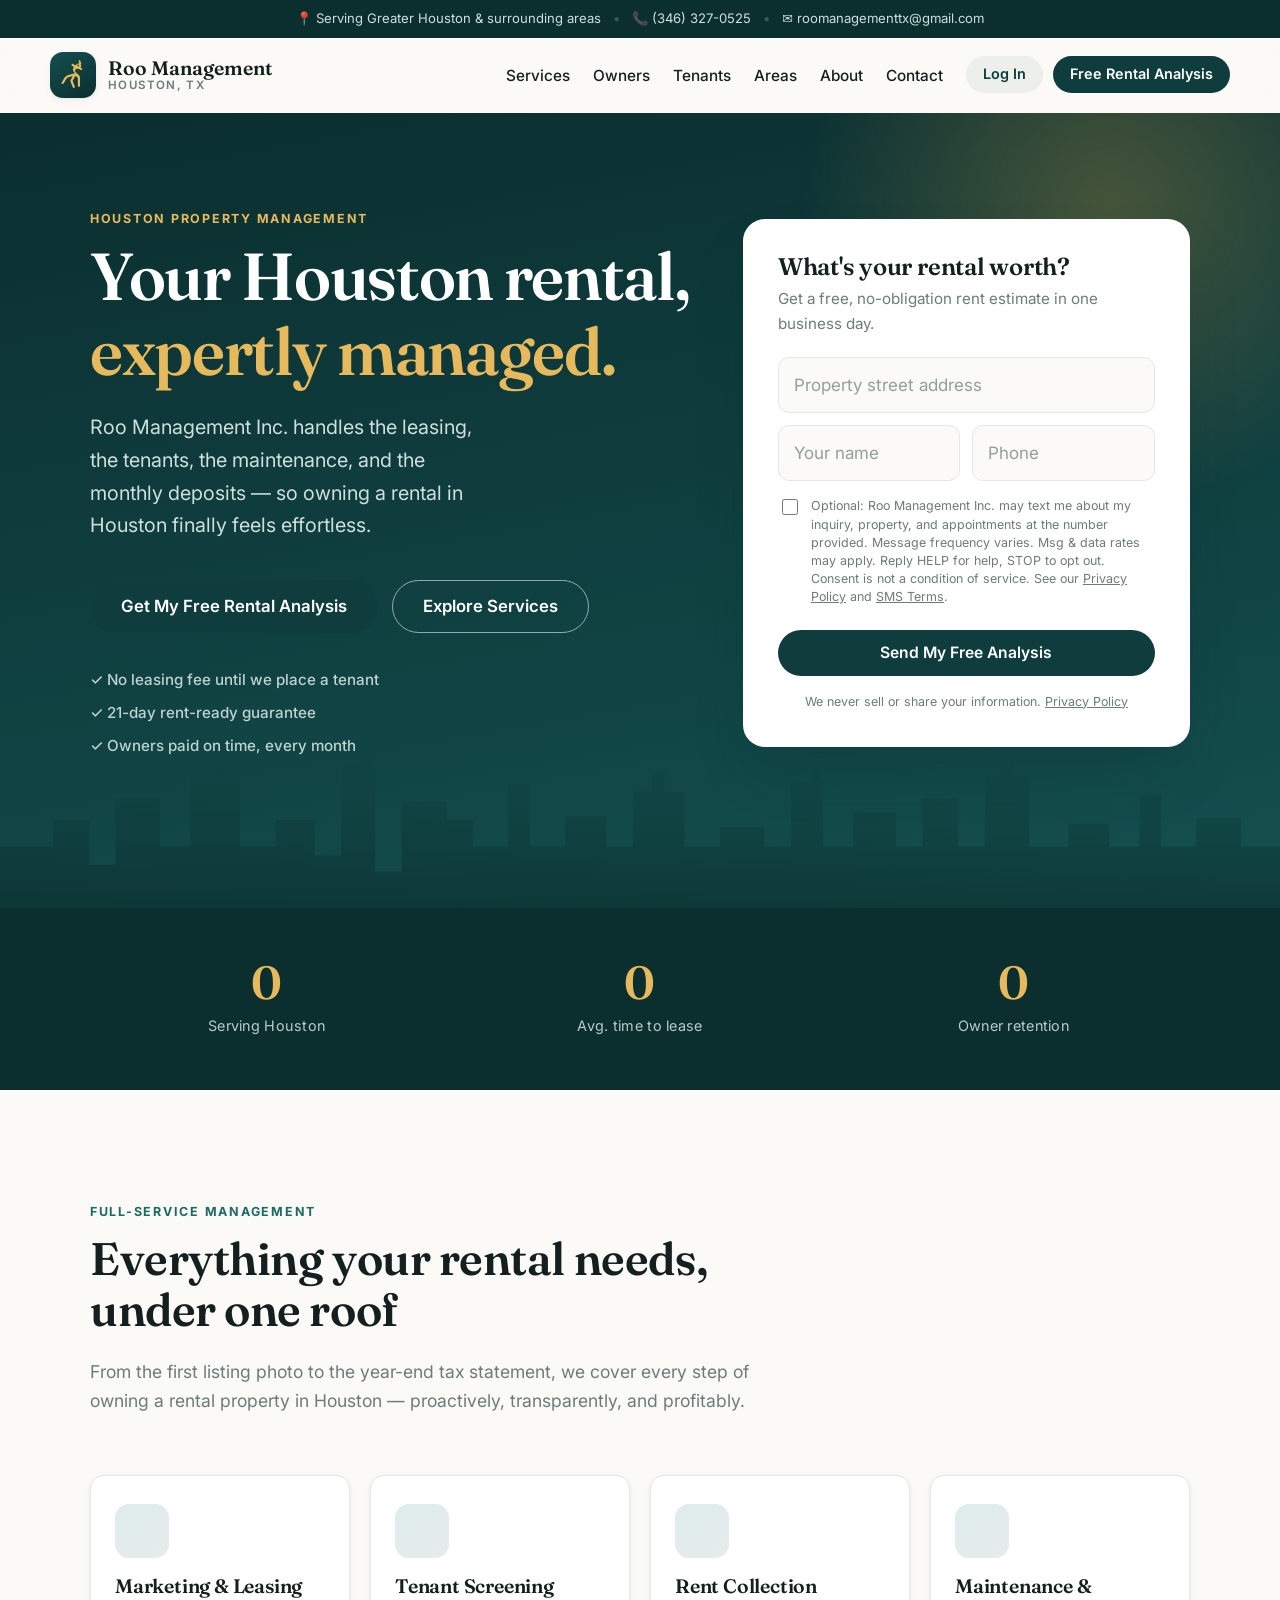
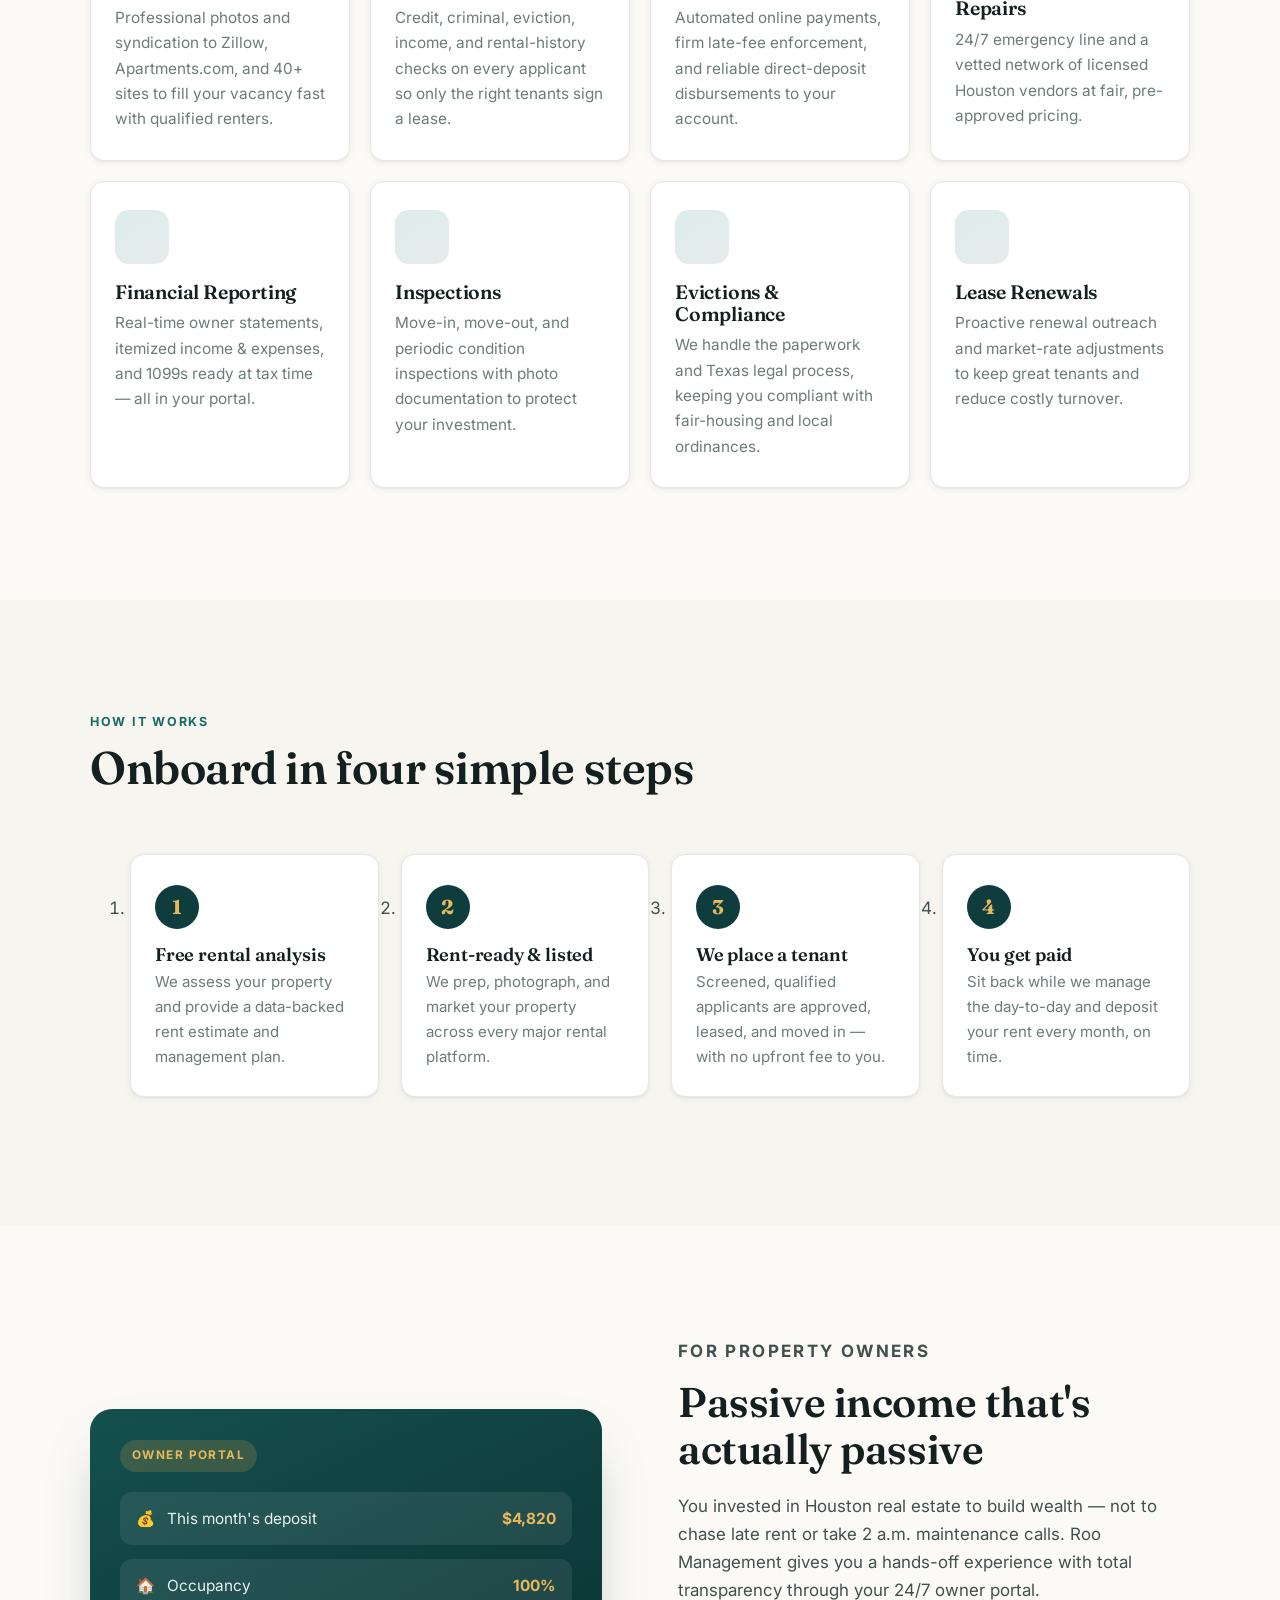
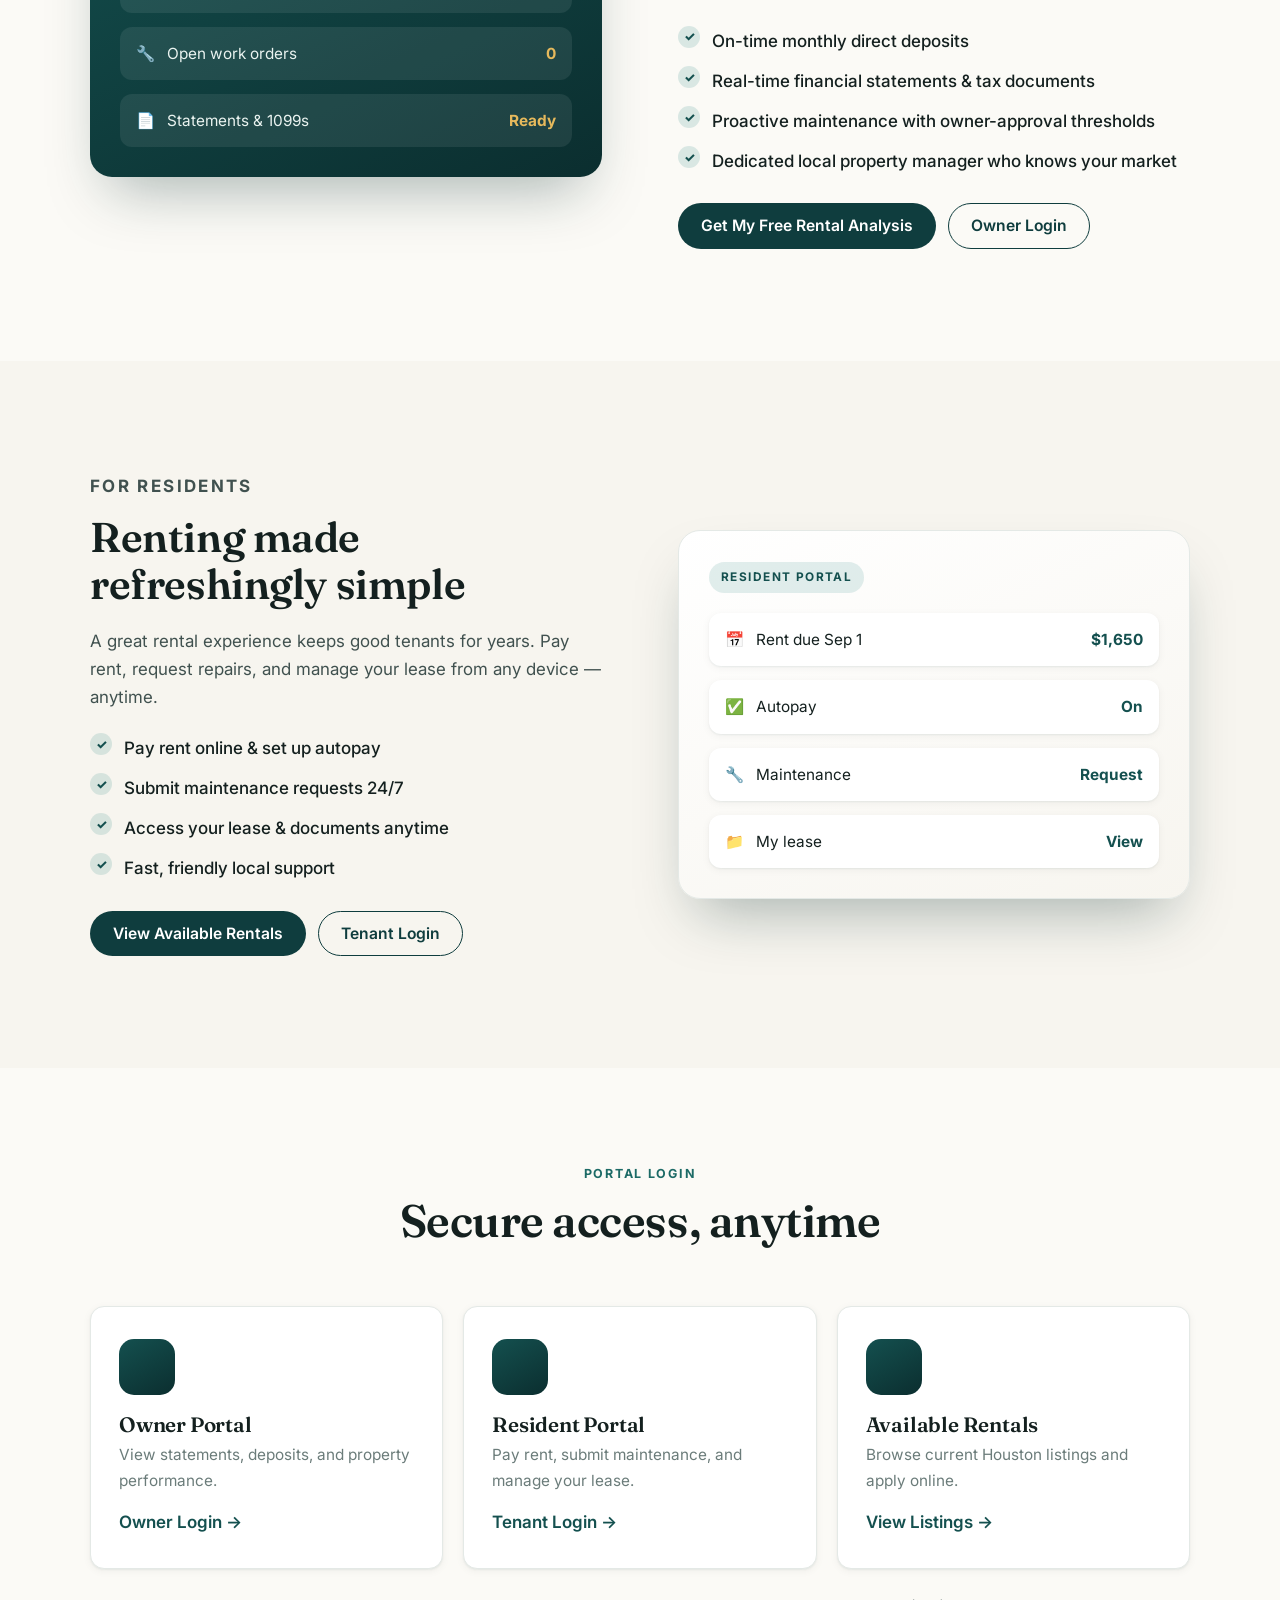
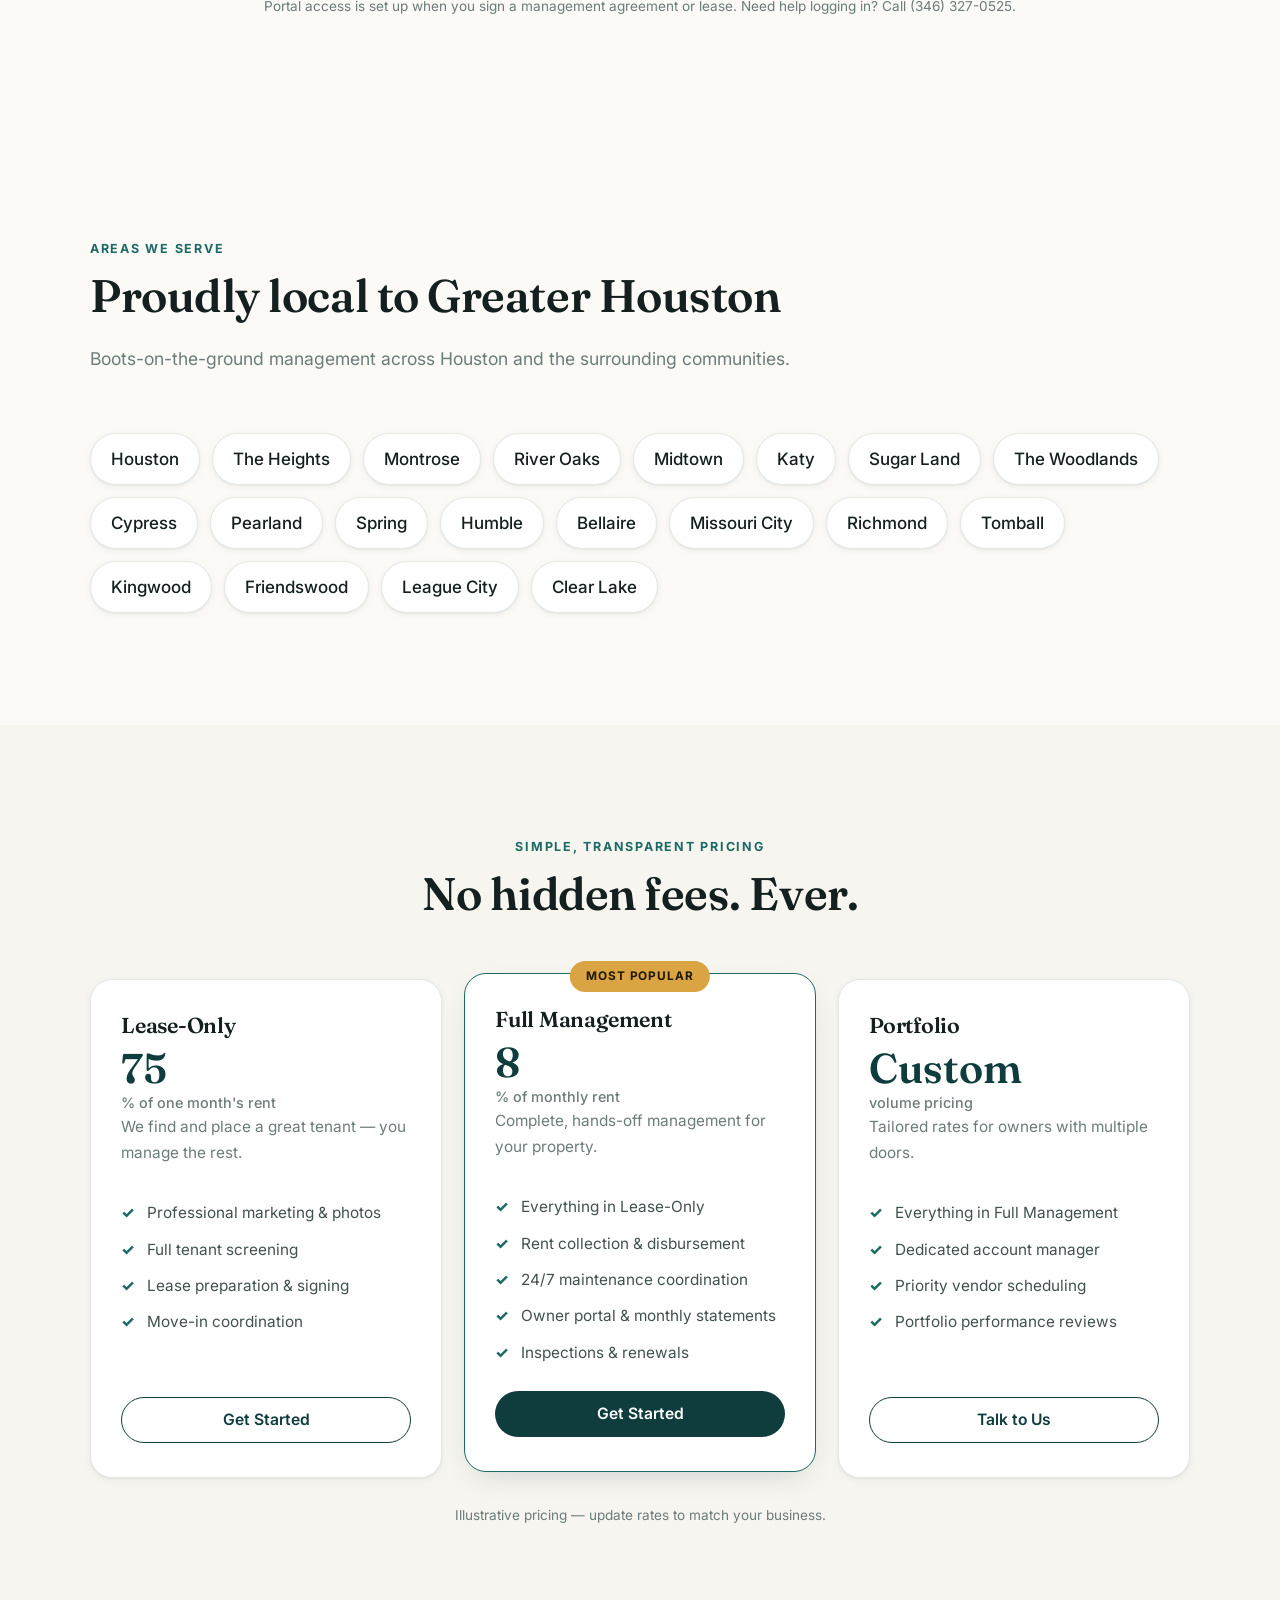
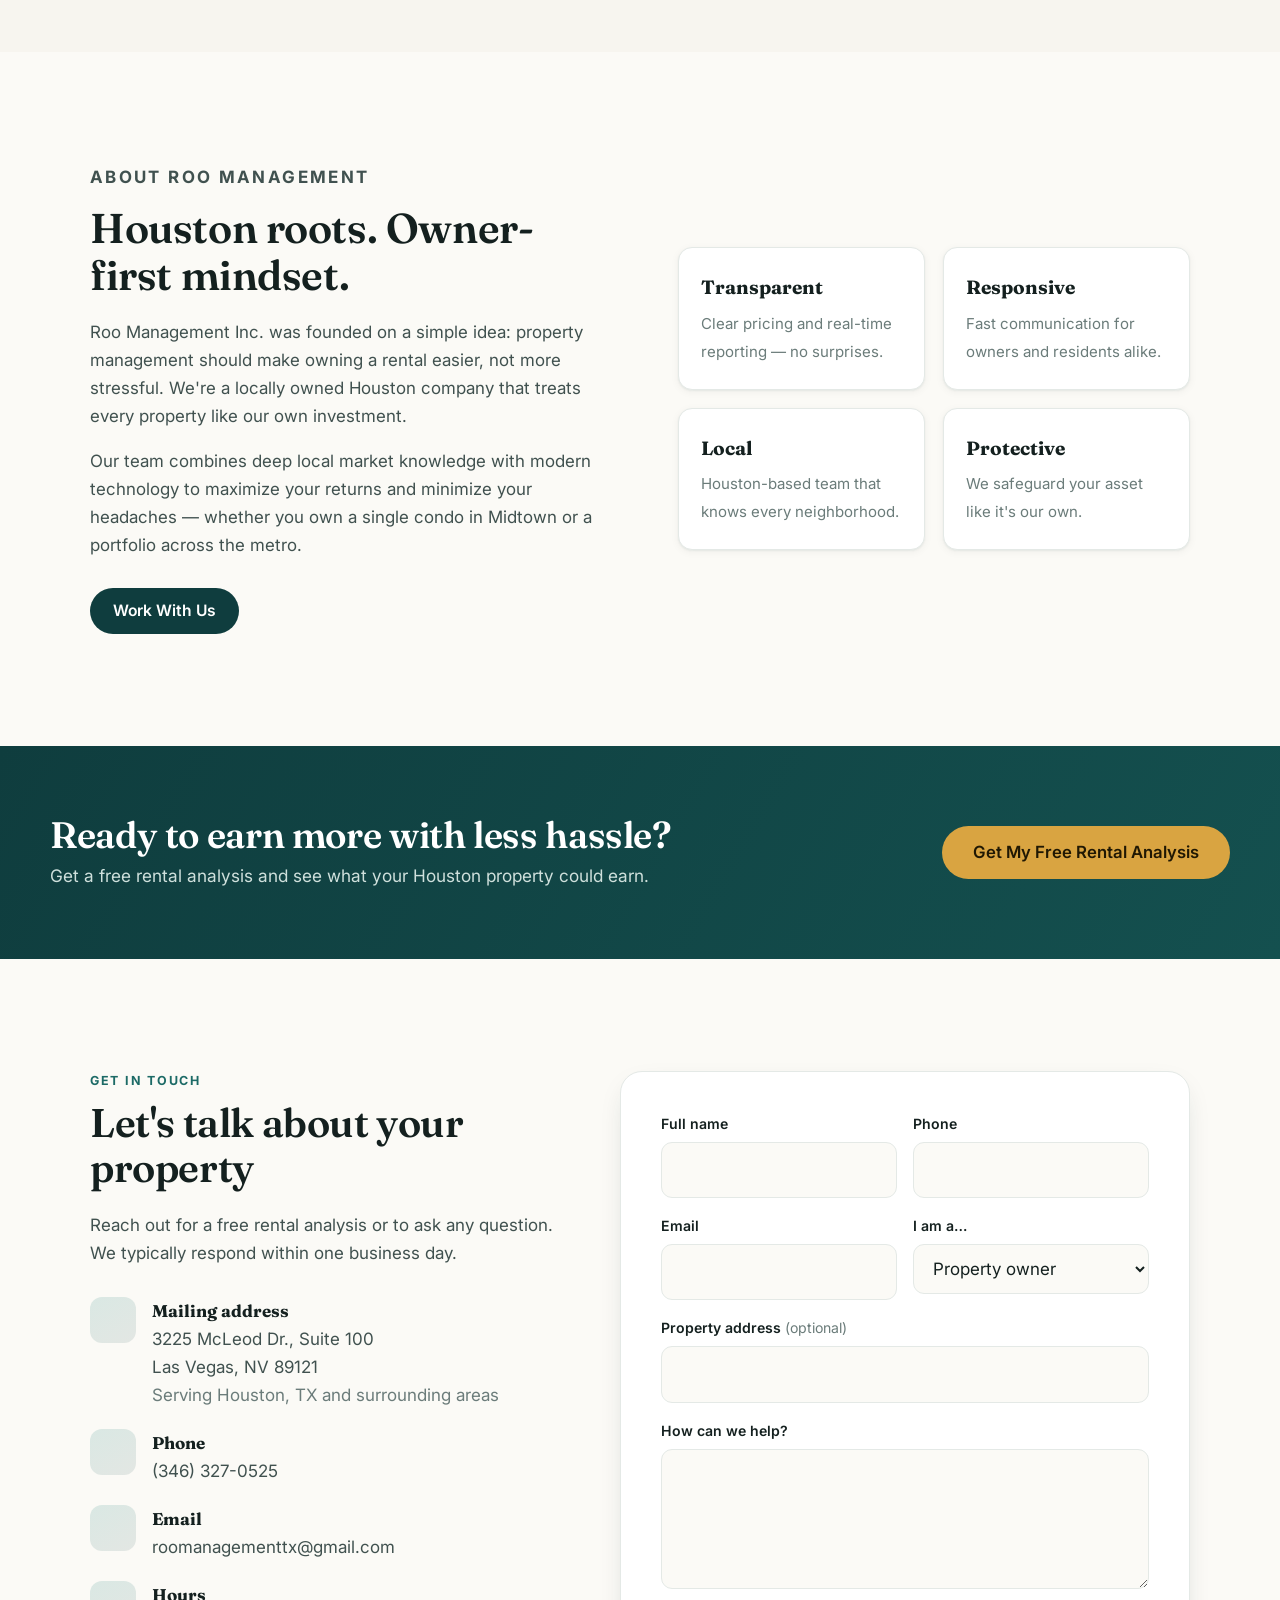
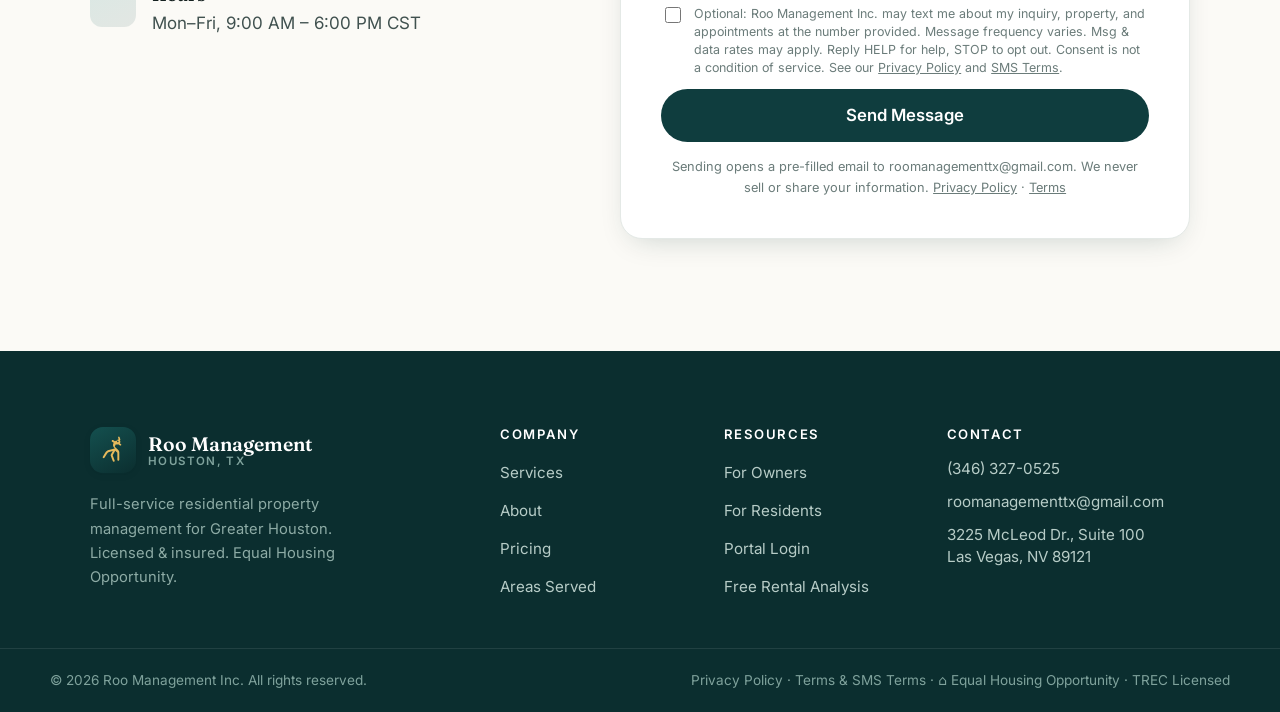
==== commit c5a4bfcc: "Add Suite 100 to Roo mailing address Co-Authored-By: Claude Opus 5.5 <noreply@anthropic.com>" ====
--- a/roo-management-website/index.html
+++ b/roo-management-website/index.html
@@ -32,7 +32,7 @@
     "areaServed": "Houston, Texas and surrounding areas",
     "address": {
       "@type": "PostalAddress",
-      "streetAddress": "3225 McLeod Dr.",
+      "streetAddress": "3225 McLeod Dr., Suite 100",
       "addressLocality": "Las Vegas",
       "addressRegion": "NV",
       "postalCode": "89121",
@@ -496,7 +496,7 @@
           <h2 id="contact-title">Let's talk about your property</h2>
           <p>Reach out for a free rental analysis or to ask any question. We typically respond within one business day.</p>
           <ul class="contact__list">
-            <li><span class="contact__ic" data-icon="pin"></span><div><strong>Mailing address</strong>3225 McLeod Dr.<br />Las Vegas, NV 89121<br /><span class="muted">Serving Houston, TX and surrounding areas</span></div></li>
+            <li><span class="contact__ic" data-icon="pin"></span><div><strong>Mailing address</strong>3225 McLeod Dr., Suite 100<br />Las Vegas, NV 89121<br /><span class="muted">Serving Houston, TX and surrounding areas</span></div></li>
             <li><span class="contact__ic" data-icon="phone"></span><div><strong>Phone</strong><a href="tel:+13463270525">(346) 327-0525</a></div></li>
             <li><span class="contact__ic" data-icon="mail"></span><div><strong>Email</strong><a href="mailto:roomanagementtx@gmail.com">roomanagementtx@gmail.com</a></div></li>
             <li><span class="contact__ic" data-icon="clock"></span><div><strong>Hours</strong>Mon–Fri, 9:00 AM – 6:00 PM CST</div></li>
@@ -595,7 +595,7 @@
         <ul>
           <li><a href="tel:+13463270525">(346) 327-0525</a></li>
           <li><a href="mailto:roomanagementtx@gmail.com">roomanagementtx@gmail.com</a></li>
-          <li>3225 McLeod Dr.<br />Las Vegas, NV 89121</li>
+          <li>3225 McLeod Dr., Suite 100<br />Las Vegas, NV 89121</li>
         </ul>
       </div>
     </div>
